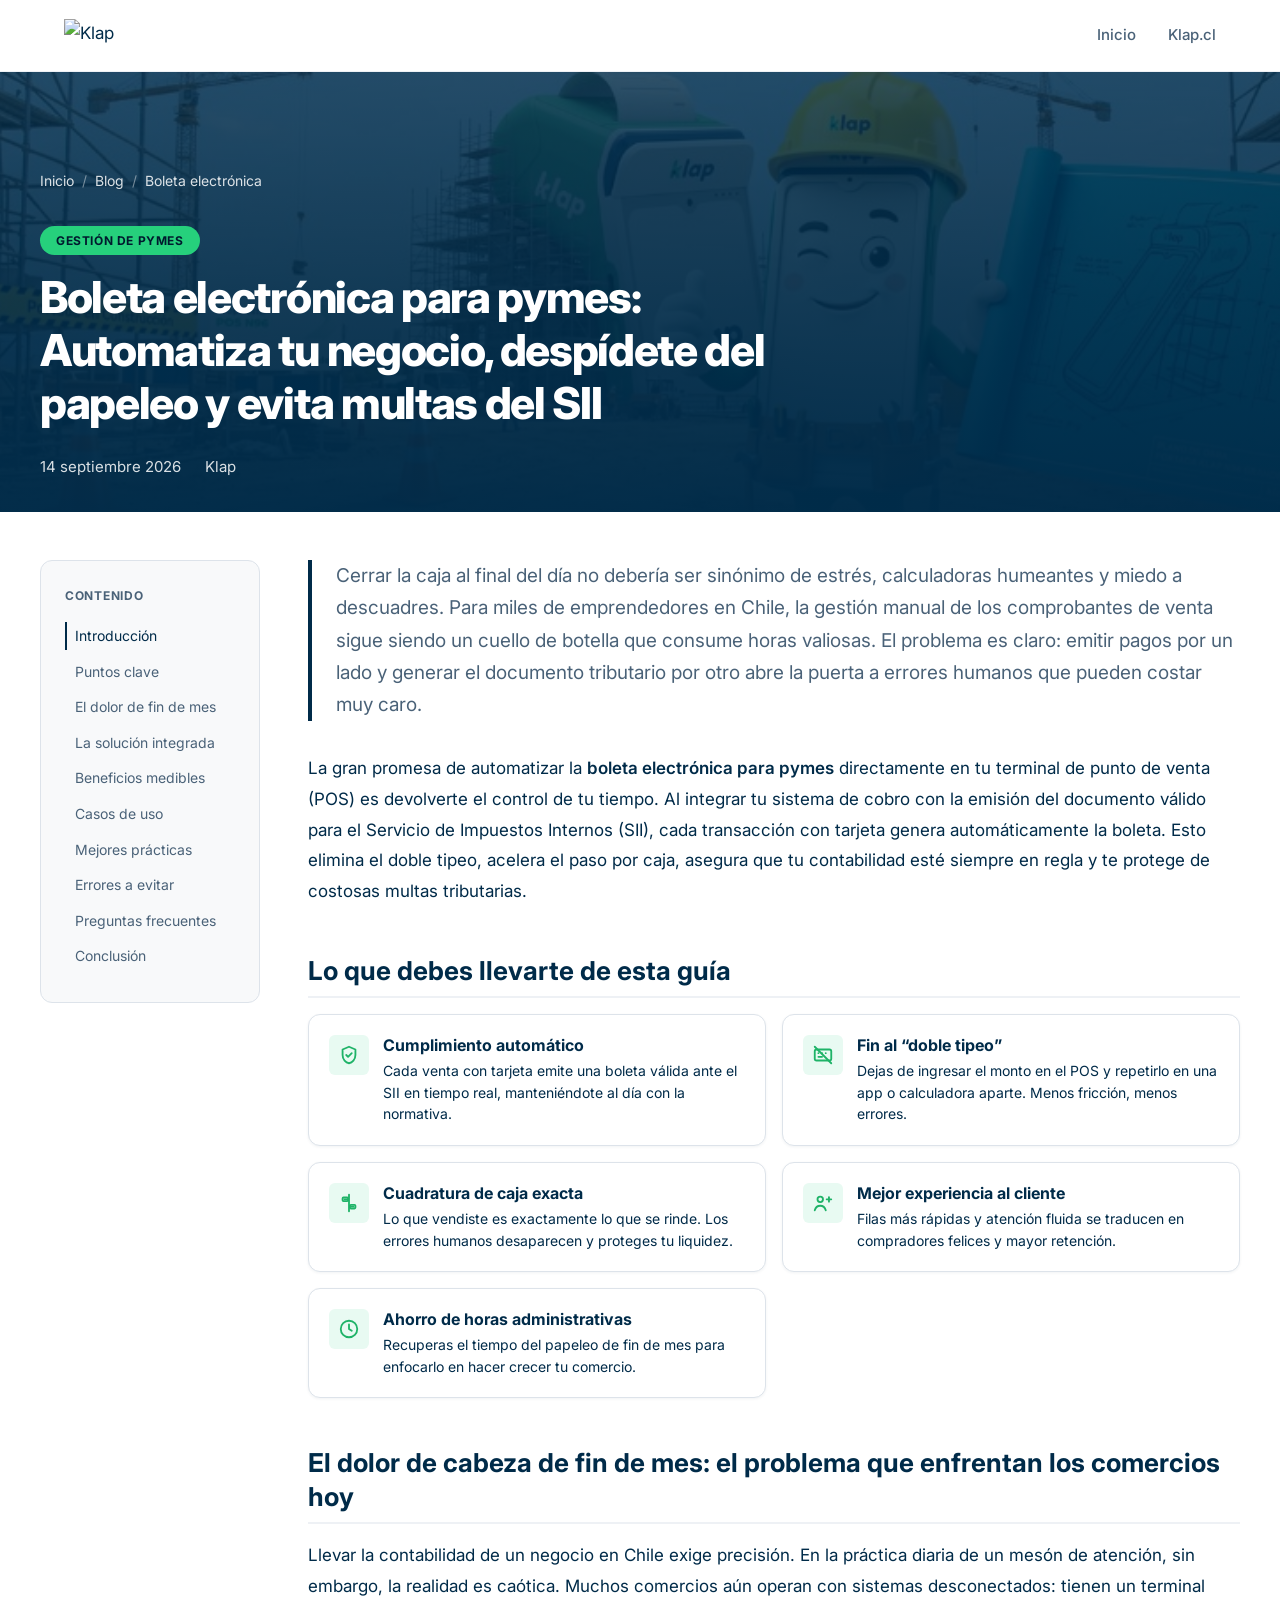
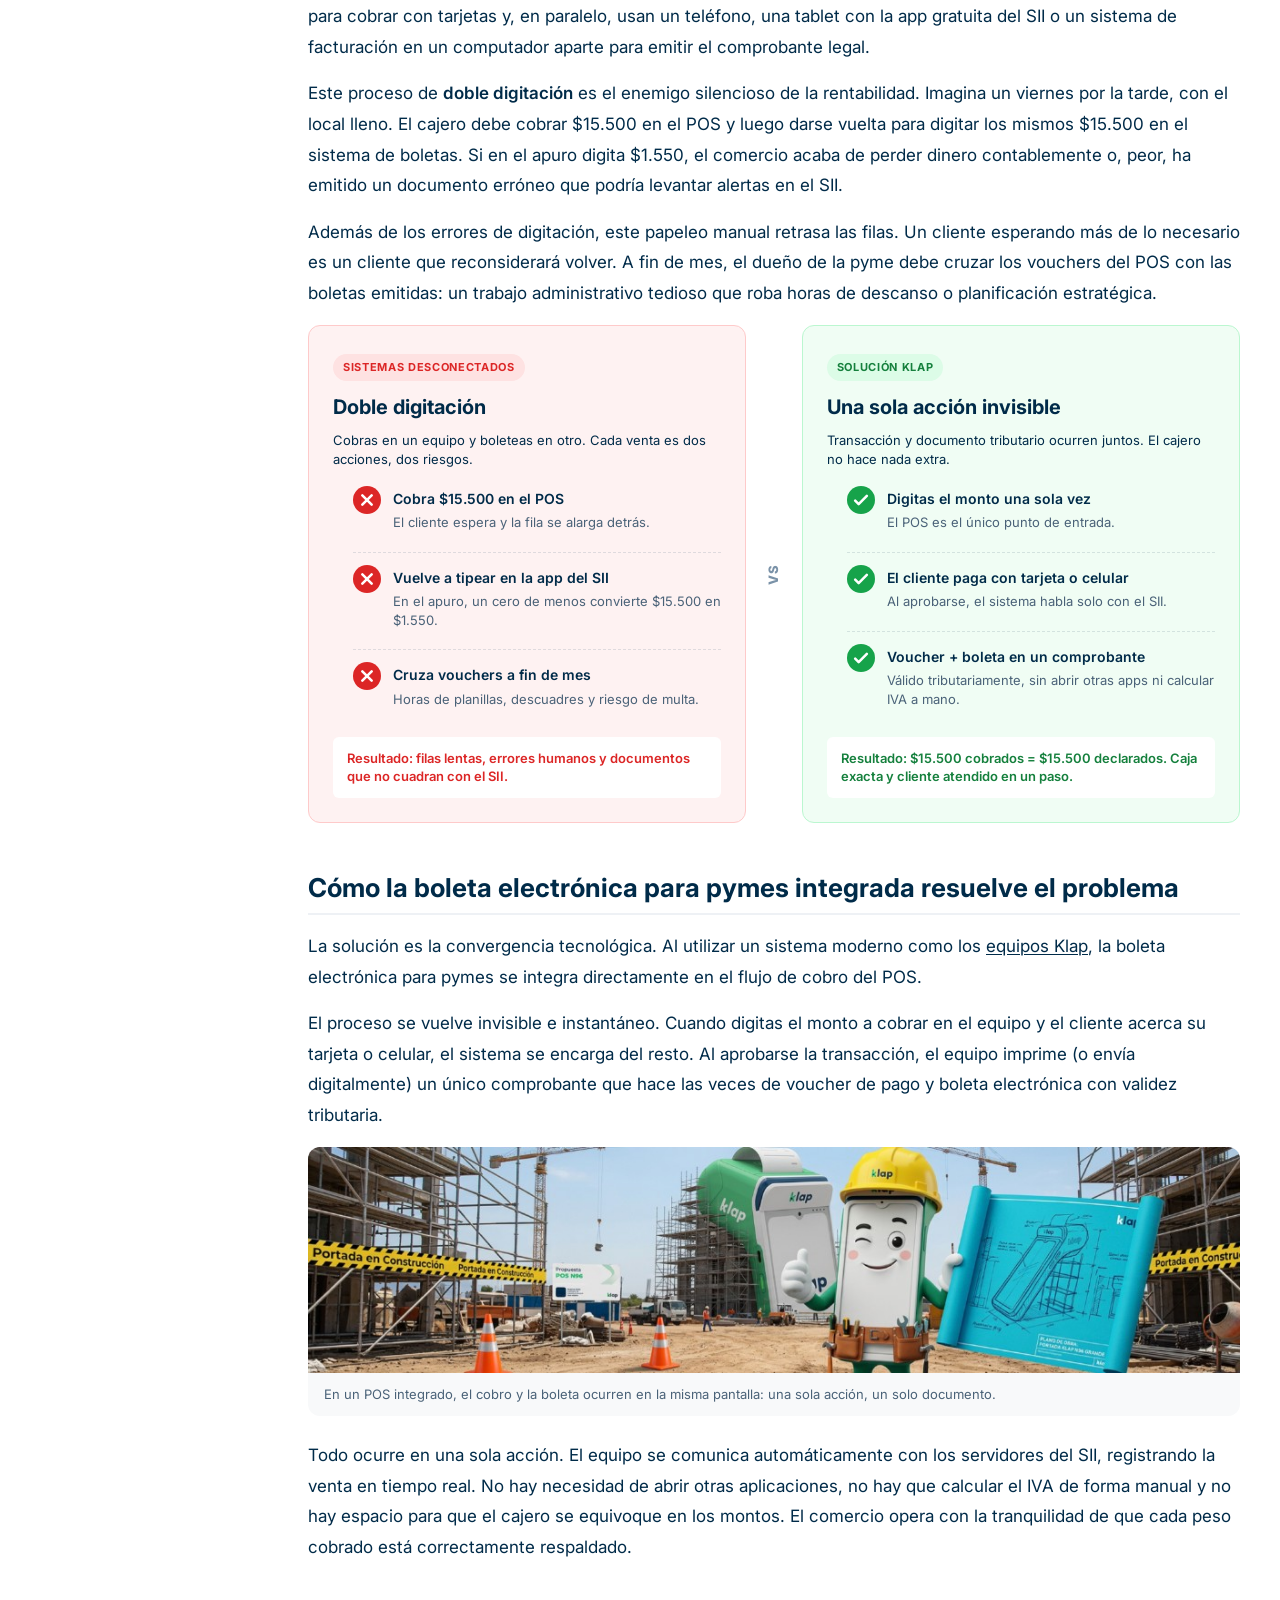
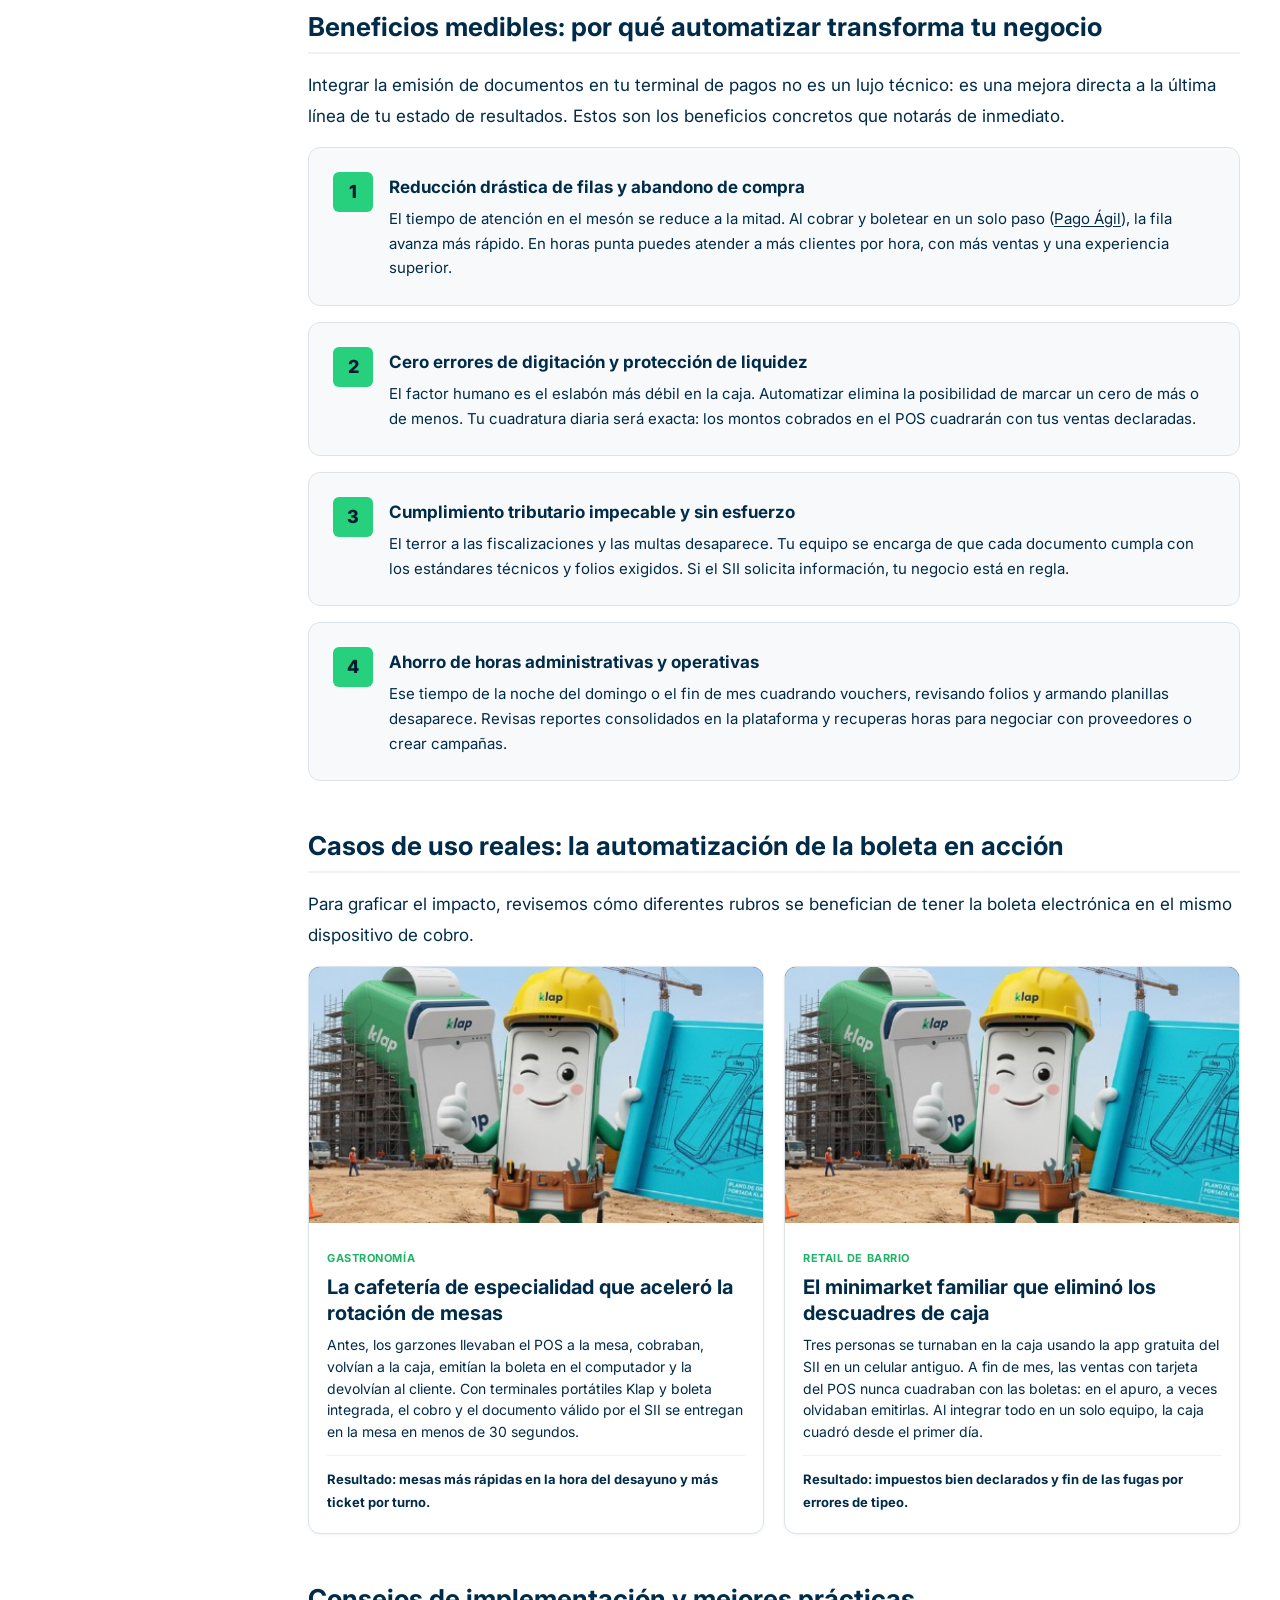
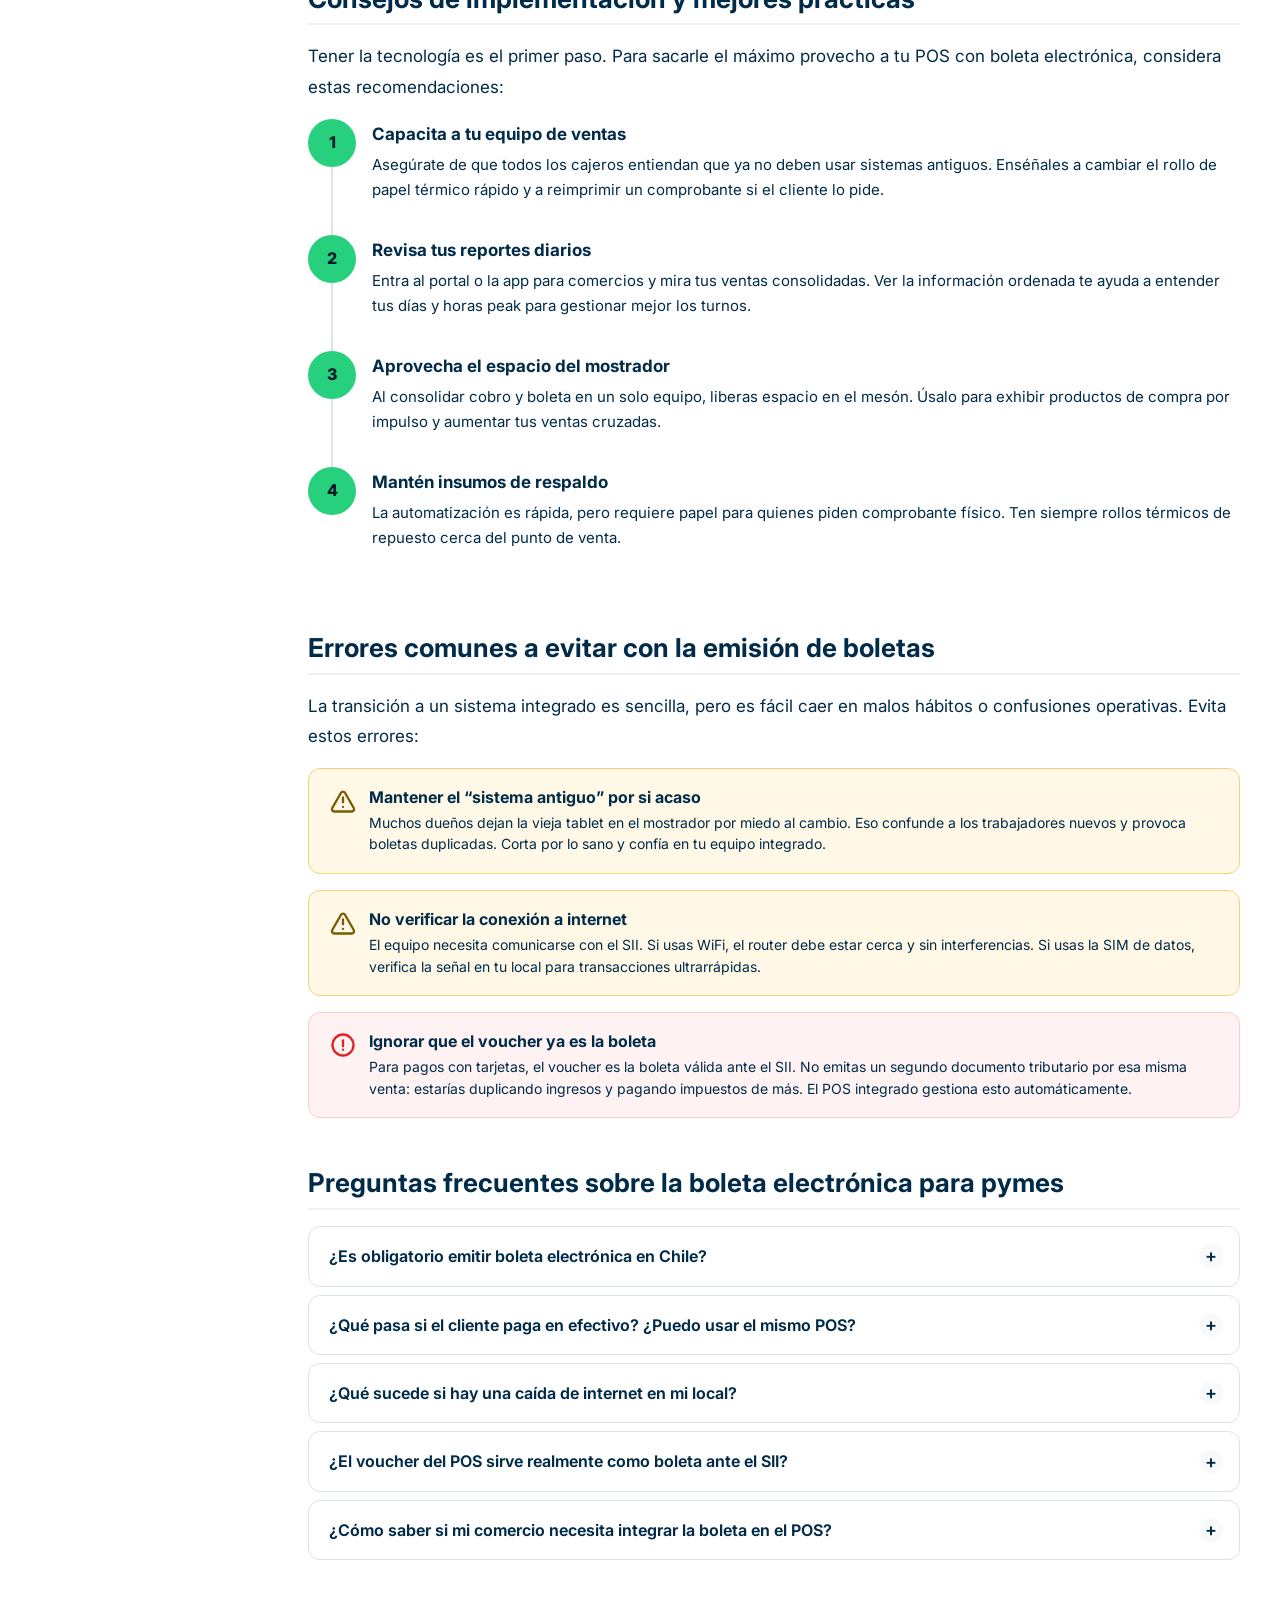
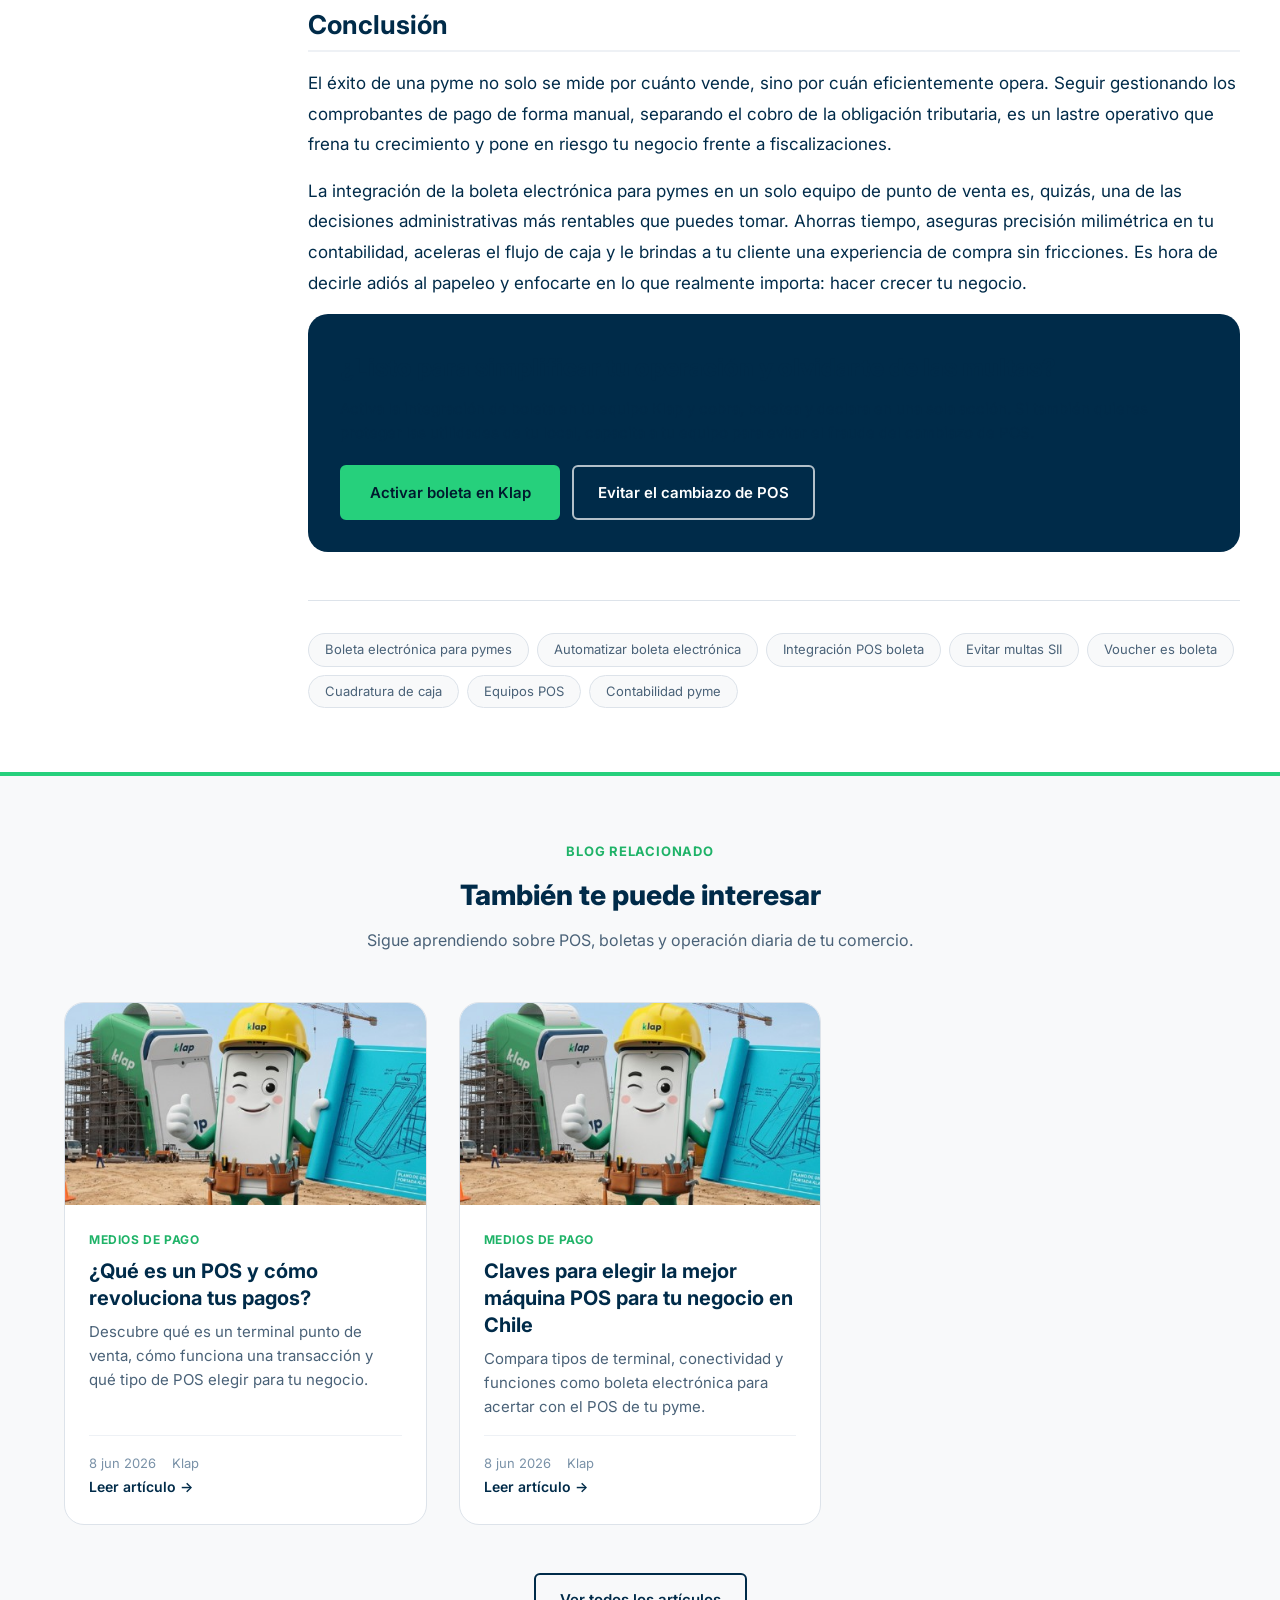
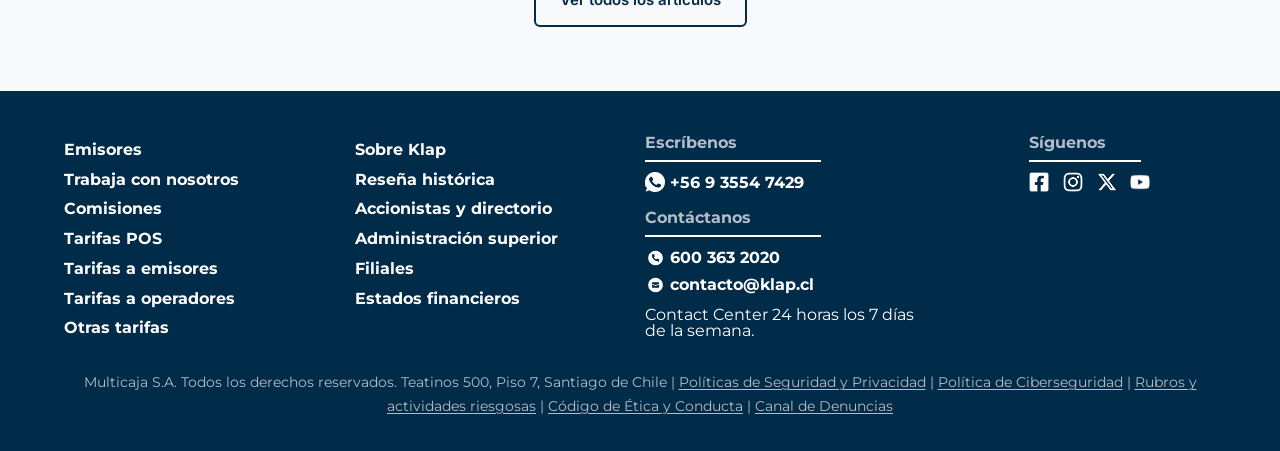
==== posts/boleta-electronica-pymes-automatizar-pos-sii.html @ 12fed15e "Actualizar versiones de archivos CSS a v24 y reemplazar íconos SVG en el footer por imágenes para me" ====
<!DOCTYPE html>
<html lang="es-CL">
<head>
  <meta charset="UTF-8">
  <meta name="viewport" content="width=device-width, initial-scale=1.0, viewport-fit=cover">
  <title>Boleta electrónica para pymes: Automatiza tu POS y evita multas | Blog Klap</title>
  <meta name="description" content="Descubre cómo integrar la boleta electrónica para pymes en tu POS. Ahorra horas de gestión, elimina errores de tipeo y cumple con el SII automáticamente.">
  <meta name="keywords" content="Boleta electrónica para pymes, automatizar boleta electrónica, integración POS boleta, evitar multas SII pymes, voucher es boleta, cuadratura de caja automática, terminal punto de venta chile, Klap">
  <meta name="robots" content="index, follow">
  <link rel="canonical" href="https://www.klap.cl/blog-klap/-/blogs/boleta-electronica-pymes-automatizar-pos-sii">

  <meta property="og:type" content="article">
  <meta property="og:title" content="Boleta electrónica para pymes: Automatiza tu POS y evita multas">
  <meta property="og:description" content="Descubre cómo integrar la boleta electrónica para pymes en tu POS. Ahorra horas de gestión, elimina errores de tipeo y cumple con el SII automáticamente.">
  <meta property="og:url" content="https://www.klap.cl/blog-klap/-/blogs/boleta-electronica-pymes-automatizar-pos-sii">
  <meta property="og:image" content="assets/images/brand/portada-placeholder.jpg">
  <meta property="og:locale" content="es_CL">
  <meta property="article:published_time" content="2026-09-14">
  <meta property="article:author" content="Klap">

  <meta name="twitter:card" content="summary_large_image">
  <meta name="twitter:title" content="Boleta electrónica para pymes: Automatiza tu POS y evita multas">
  <meta name="twitter:description" content="Integra la boleta electrónica en tu POS, elimina el doble tipeo y cumple con el SII en cada venta.">
  <meta name="twitter:image" content="assets/images/brand/portada-placeholder.jpg">

  <link rel="preconnect" href="https://fonts.googleapis.com">
  <link rel="preconnect" href="https://fonts.gstatic.com" crossorigin>
  <link href="https://fonts.googleapis.com/css2?family=Inter:wght@400;500;600;700;800&family=Montserrat:wght@400;500;600;700&display=swap" rel="stylesheet">
  <link rel="stylesheet" href="../css/base.css?v=24">
  <link rel="stylesheet" href="../css/mobile.css?v=24">
  <link rel="stylesheet" href="../css/desktop.css?v=24">

  <script type="application/ld+json">
  {
    "@context": "https://schema.org",
    "@type": "Article",
    "headline": "Boleta electrónica para pymes: Automatiza tu negocio, despídete del papeleo y evita multas del SII",
    "description": "Descubre cómo integrar la boleta electrónica para pymes en tu POS. Ahorra horas de gestión, elimina errores de tipeo y cumple con el SII automáticamente.",
    "image": "assets/images/brand/portada-placeholder.jpg",
    "datePublished": "2026-09-14",
    "dateModified": "2026-09-14",
    "author": { "@type": "Organization", "name": "Klap", "url": "https://www.klap.cl" },
    "publisher": {
      "@type": "Organization",
      "name": "Klap",
      "url": "https://www.klap.cl"
    },
    "mainEntityOfPage": {
      "@type": "WebPage",
      "@id": "https://www.klap.cl/blog-klap/-/blogs/boleta-electronica-pymes-automatizar-pos-sii"
    },
    "keywords": "Boleta electrónica para pymes, automatizar boleta electrónica, integración POS boleta, evitar multas SII pymes, voucher es boleta, cuadratura de caja automática"
  }
  </script>
  <script type="application/ld+json">
  {
    "@context": "https://schema.org",
    "@type": "FAQPage",
    "mainEntity": [
      {
        "@type": "Question",
        "name": "¿Es obligatorio emitir boleta electrónica en Chile?",
        "acceptedAnswer": {
          "@type": "Answer",
          "text": "Sí. El Servicio de Impuestos Internos (SII) estableció la obligatoriedad de la boleta electrónica para todos los contribuyentes que emitan este tipo de documentos. Usar un sistema físico de talonarios ya no es válido para la gran mayoría de los comercios."
        }
      },
      {
        "@type": "Question",
        "name": "¿Qué pasa si el cliente paga en efectivo? ¿Puedo usar el mismo POS?",
        "acceptedAnswer": {
          "@type": "Answer",
          "text": "Sí. Los equipos modernos te permiten seleccionar el método de pago. Si el cliente paga en efectivo, ingresas el monto, seleccionas Efectivo y el equipo emitirá la boleta electrónica correspondiente para cumplir con el SII sin procesar un cobro con tarjeta."
        }
      },
      {
        "@type": "Question",
        "name": "¿Qué sucede si hay una caída de internet en mi local?",
        "acceptedAnswer": {
          "@type": "Answer",
          "text": "Los terminales POS de última generación suelen venir equipados con una tarjeta SIM de datos móviles multiplataforma, además de la conexión WiFi. Si se cae el internet de tu local, el equipo seguirá operando a través de la red celular, asegurando que nunca dejes de vender ni de emitir boletas."
        }
      },
      {
        "@type": "Question",
        "name": "¿El voucher del POS sirve realmente como boleta ante el SII?",
        "acceptedAnswer": {
          "@type": "Answer",
          "text": "Sí. La normativa del SII establece que el comprobante de pago electrónico (el voucher que emite el equipo Transbank, Klap, etc.) tiene absoluta validez como boleta de ventas y servicios electrónicos para pagos con tarjetas."
        }
      },
      {
        "@type": "Question",
        "name": "¿Cómo saber si mi comercio necesita integrar la boleta en el POS?",
        "acceptedAnswer": {
          "@type": "Answer",
          "text": "Si actualmente tardas más de un par de minutos en atender a un cliente en caja, si sufres descuadres al final del día al revisar tus vouchers versus tus ventas declaradas, o si pierdes tiempo valioso administrando la contabilidad manual, necesitas integrar tu sistema."
        }
      }
    ]
  }
  </script>
</head>
<body>

  <div class="reading-progress" role="progressbar" aria-label="Progreso de lectura" aria-valuemin="0" aria-valuemax="100" aria-valuenow="0">
    <div class="reading-progress__bar"></div>
  </div>

  <header class="site-header" role="banner">
    <div class="container site-header__inner">
      <a href="../index.html" class="site-logo" aria-label="Klap — Inicio del blog">
        <img
          src="https://www.klap.cl/image/layout_set_logo?img_id=293212&t=1779856204840"
          alt="Klap"
          class="site-logo__img"
          width="110"
          height="34"
        >
      </a>
      <button type="button" class="nav-toggle" aria-label="Abrir menú" aria-expanded="false" aria-controls="site-nav">
        <span></span><span></span><span></span>
      </button>
      <nav class="site-nav" id="site-nav" aria-label="Navegación principal">
        <a href="../index.html">Inicio</a>
        <a href="https://www.klap.cl" target="_blank" rel="noopener">Klap.cl</a>
      </nav>
    </div>
  </header>

  <article itemscope itemtype="https://schema.org/Article">
    <header class="article-hero">
      <div class="article-hero__image" aria-hidden="true">
        <img
          class="placeholder-cover"
          src="../assets/images/brand/portada-placeholder.jpg"
          alt=""
          width="1024"
          height="249"
        >
      </div>
      <div class="container article-hero__overlay">
        <nav class="breadcrumb" aria-label="Ruta de navegación">
          <a href="../index.html">Inicio</a>
          <span class="breadcrumb__sep" aria-hidden="true">/</span>
          <a href="../index.html">Blog</a>
          <span class="breadcrumb__sep" aria-hidden="true">/</span>
          <span aria-current="page">Boleta electrónica</span>
        </nav>
        <span class="article-hero__category">Gestión de pymes</span>
        <h1 class="article-hero__title" itemprop="headline">Boleta electrónica para pymes: Automatiza tu negocio, despídete del papeleo y evita multas del SII</h1>
        <div class="article-hero__meta">
          <time datetime="2026-09-14" itemprop="datePublished">14 septiembre 2026</time>
          <span itemprop="author" itemscope itemtype="https://schema.org/Organization">
            <span itemprop="name">Klap</span>
          </span>
        </div>
      </div>
    </header>

    <div class="article-featured-image">
      <img
        class="placeholder-cover"
        src="../assets/images/brand/portada-placeholder.jpg"
        alt="Comerciante entregando boleta electrónica para pymes integrada en voucher de pago POS Klap"
        width="1024"
        height="249"
        loading="eager"
      >
    </div>

    <div class="container article-layout">
      <aside class="toc" aria-label="Tabla de contenidos">
        <button type="button" class="toc__toggle" aria-expanded="false" aria-controls="toc-panel">
          <span>Contenido del artículo</span>
          <span class="toc__toggle-icon" aria-hidden="true">▼</span>
        </button>
        <div class="toc__panel" id="toc-panel">
        <p class="toc__title">Contenido</p>
        <ol>
          <li><a href="#introduccion">Introducción</a></li>
          <li><a href="#puntos-clave">Puntos clave</a></li>
          <li><a href="#el-problema">El dolor de fin de mes</a></li>
          <li><a href="#la-solucion">La solución integrada</a></li>
          <li><a href="#beneficios">Beneficios medibles</a></li>
          <li><a href="#casos-de-uso">Casos de uso</a></li>
          <li><a href="#implementacion">Mejores prácticas</a></li>
          <li><a href="#errores-comunes">Errores a evitar</a></li>
          <li><a href="#preguntas-frecuentes">Preguntas frecuentes</a></li>
          <li><a href="#conclusion">Conclusión</a></li>
        </ol>
        </div>
      </aside>

      <div class="prose" itemprop="articleBody">

        <section id="introduccion">
          <p class="lead">Cerrar la caja al final del día no debería ser sinónimo de estrés, calculadoras humeantes y miedo a descuadres. Para miles de emprendedores en Chile, la gestión manual de los comprobantes de venta sigue siendo un cuello de botella que consume horas valiosas. El problema es claro: emitir pagos por un lado y generar el documento tributario por otro abre la puerta a errores humanos que pueden costar muy caro.</p>

          <p>La gran promesa de automatizar la <strong>boleta electrónica para pymes</strong> directamente en tu terminal de punto de venta (POS) es devolverte el control de tu tiempo. Al integrar tu sistema de cobro con la emisión del documento válido para el Servicio de Impuestos Internos (SII), cada transacción con tarjeta genera automáticamente la boleta. Esto elimina el doble tipeo, acelera el paso por caja, asegura que tu contabilidad esté siempre en regla y te protege de costosas multas tributarias.</p>
        </section>

        <section id="puntos-clave">
          <h2>Lo que debes llevarte de esta guía</h2>
          <div class="takeaways">
            <article class="takeaway-card">
              <span class="takeaway-card__icon" aria-hidden="true">
                <svg viewBox="0 0 24 24" width="22" height="22" fill="none" stroke="currentColor" stroke-width="2" stroke-linecap="round" stroke-linejoin="round"><path d="M12 3l7 3v6c0 5-3.5 8.5-7 9-3.5-.5-7-4-7-9V6l7-3z"/><path d="M9 12l2 2 4-4"/></svg>
              </span>
              <div>
                <p class="takeaway-card__title">Cumplimiento automático</p>
                <p class="takeaway-card__text">Cada venta con tarjeta emite una boleta válida ante el SII en tiempo real, manteniéndote al día con la normativa.</p>
              </div>
            </article>
            <article class="takeaway-card">
              <span class="takeaway-card__icon" aria-hidden="true">
                <svg viewBox="0 0 24 24" width="22" height="22" fill="none" stroke="currentColor" stroke-width="2" stroke-linecap="round" stroke-linejoin="round"><rect x="3" y="6" width="18" height="12" rx="2"/><path d="M7 10h.01M11 10h.01M15 10h.01M7 14h4"/><path d="M3 3l18 18"/></svg>
              </span>
              <div>
                <p class="takeaway-card__title">Fin al “doble tipeo”</p>
                <p class="takeaway-card__text">Dejas de ingresar el monto en el POS y repetirlo en una app o calculadora aparte. Menos fricción, menos errores.</p>
              </div>
            </article>
            <article class="takeaway-card">
              <span class="takeaway-card__icon" aria-hidden="true">
                <svg viewBox="0 0 24 24" width="22" height="22" fill="none" stroke="currentColor" stroke-width="2" stroke-linecap="round" stroke-linejoin="round"><path d="M12 3v18"/><path d="M7 8h4M13 16h4"/><rect x="5" y="6" width="6" height="4" rx="1"/><rect x="13" y="14" width="6" height="4" rx="1"/></svg>
              </span>
              <div>
                <p class="takeaway-card__title">Cuadratura de caja exacta</p>
                <p class="takeaway-card__text">Lo que vendiste es exactamente lo que se rinde. Los errores humanos desaparecen y proteges tu liquidez.</p>
              </div>
            </article>
            <article class="takeaway-card">
              <span class="takeaway-card__icon" aria-hidden="true">
                <svg viewBox="0 0 24 24" width="22" height="22" fill="none" stroke="currentColor" stroke-width="2" stroke-linecap="round" stroke-linejoin="round"><circle cx="9" cy="8" r="3"/><path d="M3 20c.8-3 3.2-5 6-5s5.2 2 6 5"/><path d="M16 8h5M18.5 5.5v5"/></svg>
              </span>
              <div>
                <p class="takeaway-card__title">Mejor experiencia al cliente</p>
                <p class="takeaway-card__text">Filas más rápidas y atención fluida se traducen en compradores felices y mayor retención.</p>
              </div>
            </article>
            <article class="takeaway-card">
              <span class="takeaway-card__icon" aria-hidden="true">
                <svg viewBox="0 0 24 24" width="22" height="22" fill="none" stroke="currentColor" stroke-width="2" stroke-linecap="round" stroke-linejoin="round"><circle cx="12" cy="12" r="9"/><path d="M12 7v5l3 2"/></svg>
              </span>
              <div>
                <p class="takeaway-card__title">Ahorro de horas administrativas</p>
                <p class="takeaway-card__text">Recuperas el tiempo del papeleo de fin de mes para enfocarlo en hacer crecer tu comercio.</p>
              </div>
            </article>
          </div>
        </section>

        <section id="el-problema">
          <h2>El dolor de cabeza de fin de mes: el problema que enfrentan los comercios hoy</h2>
          <p>Llevar la contabilidad de un negocio en Chile exige precisión. En la práctica diaria de un mesón de atención, sin embargo, la realidad es caótica. Muchos comercios aún operan con sistemas desconectados: tienen un terminal para cobrar con tarjetas y, en paralelo, usan un teléfono, una tablet con la app gratuita del SII o un sistema de facturación en un computador aparte para emitir el comprobante legal.</p>

          <p>Este proceso de <strong>doble digitación</strong> es el enemigo silencioso de la rentabilidad. Imagina un viernes por la tarde, con el local lleno. El cajero debe cobrar $15.500 en el POS y luego darse vuelta para digitar los mismos $15.500 en el sistema de boletas. Si en el apuro digita $1.550, el comercio acaba de perder dinero contablemente o, peor, ha emitido un documento erróneo que podría levantar alertas en el SII.</p>

          <p>Además de los errores de digitación, este papeleo manual retrasa las filas. Un cliente esperando más de lo necesario es un cliente que reconsiderará volver. A fin de mes, el dueño de la pyme debe cruzar los vouchers del POS con las boletas emitidas: un trabajo administrativo tedioso que roba horas de descanso o planificación estratégica.</p>

          <div class="compare-flow" role="group" aria-label="Comparación entre doble digitación y boleta integrada">
            <article class="compare-flow__col compare-flow__col--bad">
              <span class="compare-flow__badge compare-flow__badge--bad">Sistemas desconectados</span>
              <h3>Doble digitación</h3>
              <p class="compare-flow__lead">Cobras en un equipo y boleteas en otro. Cada venta es dos acciones, dos riesgos.</p>
              <ol class="compare-flow__steps">
                <li>
                  <span class="compare-flow__icon" aria-hidden="true">
                    <svg viewBox="0 0 24 24" width="28" height="28"><circle cx="12" cy="12" r="12" fill="#dc2626"/><path d="M8 8l8 8M16 8l-8 8" fill="none" stroke="#fff" stroke-width="2.2" stroke-linecap="round"/></svg>
                  </span>
                  <div>
                    <strong>Cobra $15.500 en el POS</strong>
                    <span>El cliente espera y la fila se alarga detrás.</span>
                  </div>
                </li>
                <li>
                  <span class="compare-flow__icon" aria-hidden="true">
                    <svg viewBox="0 0 24 24" width="28" height="28"><circle cx="12" cy="12" r="12" fill="#dc2626"/><path d="M8 8l8 8M16 8l-8 8" fill="none" stroke="#fff" stroke-width="2.2" stroke-linecap="round"/></svg>
                  </span>
                  <div>
                    <strong>Vuelve a tipear en la app del SII</strong>
                    <span>En el apuro, un cero de menos convierte $15.500 en $1.550.</span>
                  </div>
                </li>
                <li>
                  <span class="compare-flow__icon" aria-hidden="true">
                    <svg viewBox="0 0 24 24" width="28" height="28"><circle cx="12" cy="12" r="12" fill="#dc2626"/><path d="M8 8l8 8M16 8l-8 8" fill="none" stroke="#fff" stroke-width="2.2" stroke-linecap="round"/></svg>
                  </span>
                  <div>
                    <strong>Cruza vouchers a fin de mes</strong>
                    <span>Horas de planillas, descuadres y riesgo de multa.</span>
                  </div>
                </li>
              </ol>
              <p class="compare-flow__result">Resultado: filas lentas, errores humanos y documentos que no cuadran con el SII.</p>
            </article>

            <div class="compare-flow__vs" aria-hidden="true">vs</div>

            <article class="compare-flow__col compare-flow__col--good">
              <span class="compare-flow__badge compare-flow__badge--good">Solución Klap</span>
              <h3>Una sola acción invisible</h3>
              <p class="compare-flow__lead">Transacción y documento tributario ocurren juntos. El cajero no hace nada extra.</p>
              <ol class="compare-flow__steps">
                <li>
                  <span class="compare-flow__icon" aria-hidden="true">
                    <svg viewBox="0 0 24 24" width="28" height="28"><circle cx="12" cy="12" r="12" fill="#16a34a"/><path d="M7 12.5l3 3 7-7" fill="none" stroke="#fff" stroke-width="2.2" stroke-linecap="round" stroke-linejoin="round"/></svg>
                  </span>
                  <div>
                    <strong>Digitas el monto una sola vez</strong>
                    <span>El POS es el único punto de entrada.</span>
                  </div>
                </li>
                <li>
                  <span class="compare-flow__icon" aria-hidden="true">
                    <svg viewBox="0 0 24 24" width="28" height="28"><circle cx="12" cy="12" r="12" fill="#16a34a"/><path d="M7 12.5l3 3 7-7" fill="none" stroke="#fff" stroke-width="2.2" stroke-linecap="round" stroke-linejoin="round"/></svg>
                  </span>
                  <div>
                    <strong>El cliente paga con tarjeta o celular</strong>
                    <span>Al aprobarse, el sistema habla solo con el SII.</span>
                  </div>
                </li>
                <li>
                  <span class="compare-flow__icon" aria-hidden="true">
                    <svg viewBox="0 0 24 24" width="28" height="28"><circle cx="12" cy="12" r="12" fill="#16a34a"/><path d="M7 12.5l3 3 7-7" fill="none" stroke="#fff" stroke-width="2.2" stroke-linecap="round" stroke-linejoin="round"/></svg>
                  </span>
                  <div>
                    <strong>Voucher + boleta en un comprobante</strong>
                    <span>Válido tributariamente, sin abrir otras apps ni calcular IVA a mano.</span>
                  </div>
                </li>
              </ol>
              <p class="compare-flow__result">Resultado: $15.500 cobrados = $15.500 declarados. Caja exacta y cliente atendido en un paso.</p>
            </article>
          </div>
        </section>

        <section id="la-solucion">
          <h2>Cómo la boleta electrónica para pymes integrada resuelve el problema</h2>
          <p>La solución es la convergencia tecnológica. Al utilizar un sistema moderno como los <a href="https://www.klap.cl" target="_blank" rel="noopener">equipos Klap</a>, la boleta electrónica para pymes se integra directamente en el flujo de cobro del POS.</p>

          <p>El proceso se vuelve invisible e instantáneo. Cuando digitas el monto a cobrar en el equipo y el cliente acerca su tarjeta o celular, el sistema se encarga del resto. Al aprobarse la transacción, el equipo imprime (o envía digitalmente) un único comprobante que hace las veces de voucher de pago y boleta electrónica con validez tributaria.</p>

          <figure class="prose-figure">
            <img
              class="placeholder-cover"
              src="../assets/images/brand/portada-placeholder.jpg"
              alt="Pantalla de terminal POS Klap con sistema de emisión de boleta electrónica automática"
              width="1024"
              height="249"
              loading="lazy"
            >
            <figcaption>En un POS integrado, el cobro y la boleta ocurren en la misma pantalla: una sola acción, un solo documento.</figcaption>
          </figure>

          <p>Todo ocurre en una sola acción. El equipo se comunica automáticamente con los servidores del SII, registrando la venta en tiempo real. No hay necesidad de abrir otras aplicaciones, no hay que calcular el IVA de forma manual y no hay espacio para que el cajero se equivoque en los montos. El comercio opera con la tranquilidad de que cada peso cobrado está correctamente respaldado.</p>
        </section>

        <section id="beneficios">
          <h2>Beneficios medibles: por qué automatizar transforma tu negocio</h2>
          <p>Integrar la emisión de documentos en tu terminal de pagos no es un lujo técnico: es una mejora directa a la última línea de tu estado de resultados. Estos son los beneficios concretos que notarás de inmediato.</p>

          <div class="reason-cards">
            <div class="reason-card">
              <span class="reason-card__number" aria-hidden="true">1</span>
              <div>
                <p class="reason-card__title">Reducción drástica de filas y abandono de compra</p>
                <p class="reason-card__text">El tiempo de atención en el mesón se reduce a la mitad. Al cobrar y boletear en un solo paso (<a href="que-es-un-pos.html">Pago Ágil</a>), la fila avanza más rápido. En horas punta puedes atender a más clientes por hora, con más ventas y una experiencia superior.</p>
              </div>
            </div>
            <div class="reason-card">
              <span class="reason-card__number" aria-hidden="true">2</span>
              <div>
                <p class="reason-card__title">Cero errores de digitación y protección de liquidez</p>
                <p class="reason-card__text">El factor humano es el eslabón más débil en la caja. Automatizar elimina la posibilidad de marcar un cero de más o de menos. Tu cuadratura diaria será exacta: los montos cobrados en el POS cuadrarán con tus ventas declaradas.</p>
              </div>
            </div>
            <div class="reason-card">
              <span class="reason-card__number" aria-hidden="true">3</span>
              <div>
                <p class="reason-card__title">Cumplimiento tributario impecable y sin esfuerzo</p>
                <p class="reason-card__text">El terror a las fiscalizaciones y las multas desaparece. Tu equipo se encarga de que cada documento cumpla con los estándares técnicos y folios exigidos. Si el SII solicita información, tu negocio está en regla.</p>
              </div>
            </div>
            <div class="reason-card">
              <span class="reason-card__number" aria-hidden="true">4</span>
              <div>
                <p class="reason-card__title">Ahorro de horas administrativas y operativas</p>
                <p class="reason-card__text">Ese tiempo de la noche del domingo o el fin de mes cuadrando vouchers, revisando folios y armando planillas desaparece. Revisas reportes consolidados en la plataforma y recuperas horas para negociar con proveedores o crear campañas.</p>
              </div>
            </div>
          </div>
        </section>

        <section id="casos-de-uso">
          <h2>Casos de uso reales: la automatización de la boleta en acción</h2>
          <p>Para graficar el impacto, revisemos cómo diferentes rubros se benefician de tener la boleta electrónica en el mismo dispositivo de cobro.</p>

          <div class="case-cards">
            <article class="case-card">
              <div class="case-card__media">
                <img
                  class="placeholder-cover"
                  src="../assets/images/brand/portada-placeholder.jpg"
                  alt="Comerciante entregando boleta electrónica para pymes integrada en voucher de pago POS Klap"
                  width="1024"
                  height="249"
                  loading="lazy"
                >
              </div>
              <div class="case-card__body">
                <span class="case-card__label">Gastronomía</span>
                <h3 class="case-card__title">La cafetería de especialidad que aceleró la rotación de mesas</h3>
                <p class="case-card__text">Antes, los garzones llevaban el POS a la mesa, cobraban, volvían a la caja, emitían la boleta en el computador y la devolvían al cliente. Con terminales portátiles Klap y boleta integrada, el cobro y el documento válido por el SII se entregan en la mesa en menos de 30 segundos.</p>
                <p class="case-card__result">Resultado: mesas más rápidas en la hora del desayuno y más ticket por turno.</p>
              </div>
            </article>
            <article class="case-card">
              <div class="case-card__media">
                <img
                  class="placeholder-cover"
                  src="../assets/images/brand/portada-placeholder.jpg"
                  alt="Dueño de pyme revisando el portal de ventas con cuadratura de caja automática gracias a la boleta electrónica"
                  width="1024"
                  height="249"
                  loading="lazy"
                >
              </div>
              <div class="case-card__body">
                <span class="case-card__label">Retail de barrio</span>
                <h3 class="case-card__title">El minimarket familiar que eliminó los descuadres de caja</h3>
                <p class="case-card__text">Tres personas se turnaban en la caja usando la app gratuita del SII en un celular antiguo. A fin de mes, las ventas con tarjeta del POS nunca cuadraban con las boletas: en el apuro, a veces olvidaban emitirlas. Al integrar todo en un solo equipo, la caja cuadró desde el primer día.</p>
                <p class="case-card__result">Resultado: impuestos bien declarados y fin de las fugas por errores de tipeo.</p>
              </div>
            </article>
          </div>
        </section>

        <section id="implementacion">
          <h2>Consejos de implementación y mejores prácticas</h2>
          <p>Tener la tecnología es el primer paso. Para sacarle el máximo provecho a tu POS con boleta electrónica, considera estas recomendaciones:</p>

          <div class="steps">
            <div class="step">
              <span class="step__marker" aria-hidden="true">1</span>
              <div>
                <p class="step__title">Capacita a tu equipo de ventas</p>
                <p class="step__text">Asegúrate de que todos los cajeros entiendan que ya no deben usar sistemas antiguos. Enséñales a cambiar el rollo de papel térmico rápido y a reimprimir un comprobante si el cliente lo pide.</p>
              </div>
            </div>
            <div class="step">
              <span class="step__marker" aria-hidden="true">2</span>
              <div>
                <p class="step__title">Revisa tus reportes diarios</p>
                <p class="step__text">Entra al portal o la app para comercios y mira tus ventas consolidadas. Ver la información ordenada te ayuda a entender tus días y horas peak para gestionar mejor los turnos.</p>
              </div>
            </div>
            <div class="step">
              <span class="step__marker" aria-hidden="true">3</span>
              <div>
                <p class="step__title">Aprovecha el espacio del mostrador</p>
                <p class="step__text">Al consolidar cobro y boleta en un solo equipo, liberas espacio en el mesón. Úsalo para exhibir productos de compra por impulso y aumentar tus ventas cruzadas.</p>
              </div>
            </div>
            <div class="step">
              <span class="step__marker" aria-hidden="true">4</span>
              <div>
                <p class="step__title">Mantén insumos de respaldo</p>
                <p class="step__text">La automatización es rápida, pero requiere papel para quienes piden comprobante físico. Ten siempre rollos térmicos de repuesto cerca del punto de venta.</p>
              </div>
            </div>
          </div>
        </section>

        <section id="errores-comunes">
          <h2>Errores comunes a evitar con la emisión de boletas</h2>
          <p>La transición a un sistema integrado es sencilla, pero es fácil caer en malos hábitos o confusiones operativas. Evita estos errores:</p>

          <div class="alert alert--warning" role="note">
            <span class="alert__icon" aria-hidden="true">
              <svg viewBox="0 0 24 24" width="28" height="28" fill="none" stroke="currentColor" stroke-width="2" stroke-linecap="round" stroke-linejoin="round"><path d="M12 9v4M12 17h.01"/><path d="M10.3 4.9L2.8 18a2 2 0 001.7 3h15a2 2 0 001.7-3L13.7 4.9a2 2 0 00-3.4 0z"/></svg>
            </span>
            <div>
              <p class="alert__title">Mantener el “sistema antiguo” por si acaso</p>
              <p class="alert__text">Muchos dueños dejan la vieja tablet en el mostrador por miedo al cambio. Eso confunde a los trabajadores nuevos y provoca boletas duplicadas. Corta por lo sano y confía en tu equipo integrado.</p>
            </div>
          </div>

          <div class="alert alert--warning" role="note">
            <span class="alert__icon" aria-hidden="true">
              <svg viewBox="0 0 24 24" width="28" height="28" fill="none" stroke="currentColor" stroke-width="2" stroke-linecap="round" stroke-linejoin="round"><path d="M12 9v4M12 17h.01"/><path d="M10.3 4.9L2.8 18a2 2 0 001.7 3h15a2 2 0 001.7-3L13.7 4.9a2 2 0 00-3.4 0z"/></svg>
            </span>
            <div>
              <p class="alert__title">No verificar la conexión a internet</p>
              <p class="alert__text">El equipo necesita comunicarse con el SII. Si usas WiFi, el router debe estar cerca y sin interferencias. Si usas la SIM de datos, verifica la señal en tu local para transacciones ultrarrápidas.</p>
            </div>
          </div>

          <div class="alert alert--danger" role="note">
            <span class="alert__icon" aria-hidden="true">
              <svg viewBox="0 0 24 24" width="28" height="28" fill="none" stroke="currentColor" stroke-width="2" stroke-linecap="round" stroke-linejoin="round"><circle cx="12" cy="12" r="9"/><path d="M12 8v5M12 16h.01"/></svg>
            </span>
            <div>
              <p class="alert__title">Ignorar que el voucher ya es la boleta</p>
              <p class="alert__text">Para pagos con tarjetas, el voucher es la boleta válida ante el SII. No emitas un segundo documento tributario por esa misma venta: estarías duplicando ingresos y pagando impuestos de más. El POS integrado gestiona esto automáticamente.</p>
            </div>
          </div>
        </section>

        <section id="preguntas-frecuentes">
          <h2>Preguntas frecuentes sobre la boleta electrónica para pymes</h2>
          <div class="faq">
            <details class="faq-item">
              <summary>¿Es obligatorio emitir boleta electrónica en Chile?</summary>
              <div class="faq-item__answer">
                <p>Sí. El Servicio de Impuestos Internos (SII) estableció la obligatoriedad de la boleta electrónica para todos los contribuyentes que emitan este tipo de documentos. Usar un sistema físico de talonarios ya no es válido para la gran mayoría de los comercios.</p>
              </div>
            </details>
            <details class="faq-item">
              <summary>¿Qué pasa si el cliente paga en efectivo? ¿Puedo usar el mismo POS?</summary>
              <div class="faq-item__answer">
                <p>Sí, absolutamente. Los equipos modernos te permiten seleccionar el método de pago. Si el cliente paga en efectivo, ingresas el monto, seleccionas “Efectivo” y el equipo emitirá la boleta electrónica correspondiente para cumplir con el SII sin procesar un cobro con tarjeta.</p>
              </div>
            </details>
            <details class="faq-item">
              <summary>¿Qué sucede si hay una caída de internet en mi local?</summary>
              <div class="faq-item__answer">
                <p>Los terminales POS de última generación suelen venir equipados con una tarjeta SIM de datos móviles multiplataforma, además de la conexión WiFi. Si se cae el internet de tu local, el equipo seguirá operando a través de la red celular, asegurando que nunca dejes de vender ni de emitir boletas.</p>
              </div>
            </details>
            <details class="faq-item">
              <summary>¿El voucher del POS sirve realmente como boleta ante el SII?</summary>
              <div class="faq-item__answer">
                <p>Sí. La normativa del SII establece que el comprobante de pago electrónico (el voucher que emite el equipo Transbank, Klap, etc.) tiene absoluta validez como boleta de ventas y servicios electrónicos para pagos con tarjetas.</p>
              </div>
            </details>
            <details class="faq-item">
              <summary>¿Cómo saber si mi comercio necesita integrar la boleta en el POS?</summary>
              <div class="faq-item__answer">
                <p>Si actualmente tardas más de un par de minutos en atender a un cliente en caja, si sufres descuadres al final del día al revisar tus vouchers versus tus ventas declaradas, o si pierdes tiempo valioso administrando la contabilidad manual, necesitas urgentemente integrar tu sistema.</p>
              </div>
            </details>
          </div>
        </section>

        <section id="conclusion">
          <h2>Conclusión</h2>
          <p>El éxito de una pyme no solo se mide por cuánto vende, sino por cuán eficientemente opera. Seguir gestionando los comprobantes de pago de forma manual, separando el cobro de la obligación tributaria, es un lastre operativo que frena tu crecimiento y pone en riesgo tu negocio frente a fiscalizaciones.</p>

          <p>La integración de la boleta electrónica para pymes en un solo equipo de punto de venta es, quizás, una de las decisiones administrativas más rentables que puedes tomar. Ahorras tiempo, aseguras precisión milimétrica en tu contabilidad, aceleras el flujo de caja y le brindas a tu cliente una experiencia de compra sin fricciones. Es hora de decirle adiós al papeleo y enfocarte en lo que realmente importa: hacer crecer tu negocio.</p>

          <div class="article-cta">
            <p class="article-cta__title">¿Listo para simplificar tu operación y olvidarte de las multas?</p>
            <p class="article-cta__text">Activa la integración de boleta en tu equipo Klap y cobra, boletea y declara en una sola acción. Si también quieres proteger las utilidades de tu local, capacita a tu equipo para evitar el fraude del cambiazo de POS.</p>
            <div class="article-cta__actions">
              <a class="btn btn--solid" href="https://www.klap.cl" target="_blank" rel="noopener">Activar boleta en Klap</a>
              <a class="btn btn--ghost" href="evitar-fraude-cambiazo-pos-pymes.html">Evitar el cambiazo de POS</a>
            </div>
          </div>
        </section>

        <div class="tags" aria-label="Palabras clave">
          <span class="tag">Boleta electrónica para pymes</span>
          <span class="tag">Automatizar boleta electrónica</span>
          <span class="tag">Integración POS boleta</span>
          <span class="tag">Evitar multas SII</span>
          <span class="tag">Voucher es boleta</span>
          <span class="tag">Cuadratura de caja</span>
          <span class="tag">Equipos POS</span>
          <span class="tag">Contabilidad pyme</span>
        </div>
      </div>
    </div>
  </article>

  <section class="related-posts" aria-labelledby="related-title">
    <div class="container">
      <header class="related-posts__header">
        <p class="related-posts__label">Blog relacionado</p>
        <h2 id="related-title" class="related-posts__title">También te puede interesar</h2>
        <p class="related-posts__subtitle">Sigue aprendiendo sobre POS, boletas y operación diaria de tu comercio.</p>
      </header>

      <div class="posts-grid related-posts__grid">
        <article class="post-card">
          <div class="post-card__image">
            <a href="que-es-un-pos.html" tabindex="-1" aria-hidden="true">
              <img class="placeholder-cover" src="../assets/images/brand/portada-placeholder.jpg" alt="Qué es un POS y cómo revoluciona tus pagos" width="1024" height="249" loading="lazy">
            </a>
          </div>
          <div class="post-card__body">
            <span class="post-card__category">Medios de pago</span>
            <h3 class="post-card__title"><a href="que-es-un-pos.html">¿Qué es un POS y cómo revoluciona tus pagos?</a></h3>
            <p class="post-card__excerpt">Descubre qué es un terminal punto de venta, cómo funciona una transacción y qué tipo de POS elegir para tu negocio.</p>
            <div class="post-card__meta"><time datetime="2026-06-08">8 jun 2026</time><span>Klap</span></div>
            <a href="que-es-un-pos.html" class="post-card__read-more">Leer artículo →</a>
          </div>
        </article>

        <article class="post-card">
          <div class="post-card__image">
            <a href="elegir-mejor-maquina-pos.html" tabindex="-1" aria-hidden="true">
              <img class="placeholder-cover" src="../assets/images/brand/portada-placeholder.jpg" alt="Claves para elegir la mejor máquina POS" width="1024" height="249" loading="lazy">
            </a>
          </div>
          <div class="post-card__body">
            <span class="post-card__category">Medios de pago</span>
            <h3 class="post-card__title"><a href="elegir-mejor-maquina-pos.html">Claves para elegir la mejor máquina POS para tu negocio en Chile</a></h3>
            <p class="post-card__excerpt">Compara tipos de terminal, conectividad y funciones como boleta electrónica para acertar con el POS de tu pyme.</p>
            <div class="post-card__meta"><time datetime="2026-06-08">8 jun 2026</time><span>Klap</span></div>
            <a href="elegir-mejor-maquina-pos.html" class="post-card__read-more">Leer artículo →</a>
          </div>
        </article>
      </div>

      <div class="related-posts__footer">
        <a href="../index.html" class="btn btn--outline">Ver todos los artículos</a>
      </div>
    </div>
  </section>

  <footer class="site-footer" role="contentinfo">
    <div class="container">
      <div class="site-footer__grid">
        <nav class="site-footer__col" aria-label="Emisores y tarifas">
          <ul class="site-footer__list">
            <li><a href="https://www.klap.cl/emisores" target="_blank" rel="noopener">Emisores</a></li>
            <li><a href="https://www.klap.cl/trabaja-con-nosotros1" target="_blank" rel="noopener">Trabaja con nosotros</a></li>
            <li><a href="https://www.klap.cl/comisiones" target="_blank" rel="noopener">Comisiones</a></li>
            <li><a href="https://www.klap.cl/tarifas-pos" target="_blank" rel="noopener">Tarifas POS</a></li>
            <li><a href="https://www.klap.cl/tarifas-a-emisores" target="_blank" rel="noopener">Tarifas a emisores</a></li>
            <li><a href="https://www.klap.cl/tarifas-a-operadores" target="_blank" rel="noopener">Tarifas a operadores</a></li>
            <li><a href="https://www.klap.cl/otras-tarifas" target="_blank" rel="noopener">Otras tarifas</a></li>
          </ul>
        </nav>

        <nav class="site-footer__col" aria-label="Sobre Klap">
          <ul class="site-footer__list">
            <li><a href="https://www.klap.cl/corporativo" target="_blank" rel="noopener">Sobre Klap</a></li>
            <li><a href="https://www.klap.cl/corporativo/resena-historica" target="_blank" rel="noopener">Reseña histórica</a></li>
            <li><a href="https://www.klap.cl/corporativo/accionistas-y-directorio" target="_blank" rel="noopener">Accionistas y directorio</a></li>
            <li><a href="https://www.klap.cl/corporativo/administracion-superior" target="_blank" rel="noopener">Administración superior</a></li>
            <li><a href="https://www.klap.cl/corporativo/filiales" target="_blank" rel="noopener">Filiales</a></li>
            <li><a href="https://www.klap.cl/corporativo/estados-financieros" target="_blank" rel="noopener">Estados financieros</a></li>
          </ul>
        </nav>

        <div class="site-footer__col site-footer__contact">
          <p class="site-footer__heading">Escríbenos</p>
          <p class="site-footer__row">
            <img class="site-footer__icon" src="../assets/icons/footer/whatsapp.png" alt="Teléfono Whatsapp" width="20" height="20">
            <a class="site-footer__whatsapp" href="https://api.whatsapp.com/send?phone=56935547429" target="_blank" rel="noopener">+56 9 3554 7429</a>
          </p>
          <p class="site-footer__heading">Contáctanos</p>
          <p class="site-footer__row">
            <img class="site-footer__icon" src="../assets/icons/footer/phone.png" alt="Teléfono" width="20" height="20">
            <a href="tel:6003632020">600 363 2020</a>
          </p>
          <p class="site-footer__row">
            <img class="site-footer__icon" src="../assets/icons/footer/email.png" alt="Correo Contacto" width="20" height="20">
            <a href="mailto:contacto@klap.cl">contacto@klap.cl</a>
          </p>
          <p class="site-footer__hours">Contact Center 24 horas los 7 días de la semana.</p>
        </div>

        <div class="site-footer__col site-footer__social">
          <p class="site-footer__heading">Síguenos</p>
          <div class="site-footer__rrss">
            <a href="https://www.facebook.com/Klap.Chile/" target="_blank" rel="noopener" aria-label="Facebook">
              <img class="site-footer__icon" src="../assets/icons/footer/facebook.png" alt="Facebook" width="20" height="20">
            </a>
            <a href="https://www.instagram.com/KlapChile/" target="_blank" rel="noopener" aria-label="Instagram">
              <img class="site-footer__icon" src="../assets/icons/footer/instagram.png" alt="Instagram" width="20" height="20">
            </a>
            <a href="https://twitter.com/KlapCL" target="_blank" rel="noopener" aria-label="X">
              <img class="site-footer__icon" src="../assets/icons/footer/x.png" alt="X" width="20" height="20">
            </a>
            <a href="https://www.youtube.com/channel/UC9lYDc6nnPbQkR2c2wWHtZg?view_as=subscriber" target="_blank" rel="noopener" aria-label="YouTube">
              <img class="site-footer__icon" src="../assets/icons/footer/youtube.png" alt="Youtube" width="20" height="20">
            </a>
          </div>
        </div>
      </div>

      <p class="site-footer__legal">
        Multicaja S.A. Todos los derechos reservados. Teatinos 500, Piso 7, Santiago de Chile |
        <a href="https://www.klap.cl/home-comercios/politica-de-seguridad" target="_blank" rel="noopener">Políticas de Seguridad y Privacidad</a>
        |
        <a href="https://www.klap.cl/documents/34450/0/Politica_de_Seguridad_de_la_Informacion_Ciberseguridad_V8.2.pdf/9d4c741d-688f-0311-f4cd-349dcd6ccf31?t=1769457745805" target="_blank" rel="noopener">Política de Ciberseguridad</a>
        |
        <a href="https://www.klap.cl/documents/34450/134565/rubros_y_actividades_riesgosas.pdf" target="_blank" rel="noopener">Rubros y actividades riesgosas</a>
        |
        <a href="https://www.klap.cl/documents/34450/134565/Codigo_de_etica_y_conducta_Klap.pdf" target="_blank" rel="noopener">Código de Ética y Conducta</a>
        |
        <a href="https://sonda.ines.cl/klap/formulario/" target="_blank" rel="noopener">Canal de Denuncias</a>
      </p>
    </div>
  </footer>

  <script src="../js/main.js?v=3" defer></script>
</body>
</html>
---- css/base.css ----
/* =============================================
   Blog Klap — BASE (tokens, reset, utilidades)
   Cargado siempre. Sin reglas responsive.
   ============================================= */

:root {
  --color-primary: #002b49;
  --color-primary-dark: #001a2e;
  --color-primary-light: #003d66;
  --color-accent: #26d07c;
  --color-accent-dark: #1fb368;
  --color-accent-light: #e8faf2;
  --color-bg: #ffffff;
  --color-bg-alt: #f8f9fa;
  --color-bg-dark: #002b49;
  --color-text: #002b49;
  --color-text-muted: #4a6278;
  --color-text-light: #7a92a8;
  --color-border: #dde3ea;
  --color-border-light: #eef1f5;
  --color-warning-bg: #fff8e6;
  --color-warning-border: #e0b422;
  --color-warning-text: #7a5b00;
  --color-danger: #dc2626;
  --color-danger-bg: #fef2f2;
  --color-danger-soft: #fee2e2;
  --color-success: #16a34a;
  --color-success-bg: #f0fdf4;
  --font-sans: 'Inter', -apple-system, BlinkMacSystemFont, 'Segoe UI', sans-serif;
  --radius-sm: 6px;
  --radius-md: 12px;
  --radius-lg: 20px;
  --radius-full: 9999px;
  --shadow-sm: 0 1px 3px rgba(0, 43, 73, 0.06);
  --shadow-md: 0 4px 16px rgba(0, 43, 73, 0.08);
  --shadow-lg: 0 8px 32px rgba(0, 43, 73, 0.12);
  --max-width: 1200px;
  --content-width: 760px;
}

*, *::before, *::after { box-sizing: border-box; margin: 0; padding: 0; }

html {
  scroll-behavior: smooth;
  -webkit-text-size-adjust: 100%;
  overflow-x: hidden;
  width: 100%;
}

body {
  font-family: var(--font-sans);
  color: var(--color-text);
  background: var(--color-bg);
  -webkit-font-smoothing: antialiased;
  overflow-x: hidden;
  width: 100%;
  min-width: 0;
}

img { max-width: 100%; height: auto; display: block; }

a {
  color: var(--color-primary);
  text-decoration: none;
  transition: color 0.2s;
}

a:hover { color: var(--color-primary-light); }

button { font-family: inherit; cursor: pointer; }

.container {
  width: 100%;
  max-width: var(--max-width);
  margin: 0 auto;
}

.sr-only {
  position: absolute; width: 1px; height: 1px; padding: 0; margin: -1px;
  overflow: hidden; clip: rect(0,0,0,0); white-space: nowrap; border: 0;
}

.text-center { text-align: center; }

/* ---- Buttons ---- */
.btn {
  display: inline-flex;
  align-items: center;
  justify-content: center;
  gap: 0.5rem;
  padding: 0.75rem 1.5rem;
  font-size: 0.9375rem;
  font-weight: 600;
  border-radius: var(--radius-sm);
  border: 2px solid transparent;
  text-decoration: none;
  transition: background 0.2s, color 0.2s, border-color 0.2s;
}

.btn--outline {
  background: transparent;
  color: var(--color-primary);
  border-color: var(--color-primary);
}

.btn--outline:hover {
  background: var(--color-primary);
  color: #fff;
}

.btn--solid {
  background: var(--color-accent);
  color: var(--color-primary-dark);
  border-color: var(--color-accent);
}

.btn--solid:hover {
  background: var(--color-accent-dark);
  border-color: var(--color-accent-dark);
  color: var(--color-primary-dark);
}

.btn--ghost {
  background: transparent;
  color: var(--color-primary);
  border-color: var(--color-primary);
}

.btn--ghost:hover {
  background: var(--color-primary);
  color: #fff;
}

.prose .btn { text-decoration: none; }

/* ---- Prose (tipografía artículo) ---- */
.prose { color: var(--color-text); }
.prose > * + * { margin-top: 1rem; }
.prose p { color: var(--color-text); }
.prose strong { font-weight: 600; }
.prose a { text-decoration: underline; text-underline-offset: 2px; }
.prose ul, .prose ol { padding-left: 1.25rem; }
.prose ul li, .prose ol li { margin-bottom: 0.5rem; }
.prose ul li::marker { color: var(--color-primary); }
.prose ol li::marker { font-weight: 700; color: var(--color-primary); }

.prose .checklist { list-style: none; padding-left: 0; }
.prose .checklist li {
  position: relative;
  padding-left: 1.75rem;
  margin-bottom: 0.75rem;
}
.prose .checklist li::before {
  content: '✓';
  position: absolute; left: 0; top: 0.15em;
  width: 1.25rem; height: 1.25rem;
  background: var(--color-accent); color: #fff;
  border-radius: 50%; font-size: 0.65rem; font-weight: 700;
  display: flex; align-items: center; justify-content: center;
}

.prose table { width: 100%; border-collapse: collapse; }
.prose thead { background: var(--color-primary); color: #fff; }
.prose th, .prose td {
  text-align: left;
  vertical-align: top;
  border-bottom: 1px solid var(--color-border-light);
}
.prose tbody tr:last-child td { border-bottom: none; }
.prose tbody tr:nth-child(even) { background: var(--color-bg-alt); }

/* Featured image — oculta por defecto (banners klap tienen texto incrustado) */
.article-featured-image { display: none; }

/* TOC toggle — oculto en base, se activa en mobile.css */
.toc__toggle { display: none; }
.toc__toggle-icon { transition: transform 0.2s; }
.toc ol { list-style: none; }
.toc ol li a {
  display: block;
  color: var(--color-text-muted);
  border-left: 2px solid transparent;
  transition: color 0.2s, border-color 0.2s;
}
.toc ol li a:hover,
.toc ol li a.is-active {
  color: var(--color-primary);
  border-left-color: var(--color-primary);
}

/* Nav toggle — oculto en base */
.nav-toggle { display: none; }

/* ---- Post card links (compartido) ---- */
.post-card__title a { color: inherit; text-decoration: none; }
.post-card__title a:hover { color: var(--color-primary); }
.post-card__read-more { text-decoration: none; }
.post-card__read-more:hover { text-decoration: underline; }

/* Portada placeholder (1024×249): recorta hacia el personaje en cards 16:9 */
img.placeholder-cover { object-position: 68% center; }

/* =============================================
   Componentes reutilizables de artículo
   ============================================= */

/* Barra de progreso de lectura */
.reading-progress {
  position: fixed;
  top: 0;
  left: 0;
  width: 100%;
  height: 4px;
  z-index: 200;
  background: transparent;
  pointer-events: none;
}

.reading-progress__bar {
  height: 100%;
  width: 0%;
  background: var(--color-accent);
  box-shadow: 0 0 8px rgba(38, 208, 124, 0.55);
  transform-origin: left center;
}

@media (prefers-reduced-motion: reduce) {
  .reading-progress__bar { transition: none; }
}

.prose section {
  scroll-margin-top: calc(var(--header-height, 72px) + 1.25rem);
}

.prose section > * + *:not(h2):not(h3) { margin-top: 1rem; }

/* Takeaways */
.takeaways {
  display: grid;
  gap: 0.75rem;
  margin: 1.5rem 0;
  list-style: none;
  padding: 0;
}

.takeaway-card {
  display: grid;
  grid-template-columns: auto 1fr;
  gap: 0.875rem;
  align-items: start;
  padding: 1rem;
  background: var(--color-bg);
  border: 1px solid var(--color-border);
  border-radius: var(--radius-md);
  box-shadow: var(--shadow-sm);
}

.takeaway-card__icon {
  width: 40px;
  height: 40px;
  display: flex;
  align-items: center;
  justify-content: center;
  background: var(--color-accent-light);
  color: var(--color-accent-dark);
  border-radius: var(--radius-sm);
  flex-shrink: 0;
}

.takeaway-card__icon svg { display: block; }

.takeaway-card__title {
  font-size: 0.9375rem;
  font-weight: 700;
  margin-bottom: 0.25rem;
  line-height: 1.3;
}

.takeaway-card__text {
  font-size: 0.8125rem;
  color: var(--color-text-muted);
  line-height: 1.55;
  margin: 0;
}

/* Comparativo / flujo (artículo boleta y reutilizable) */
.compare-flow {
  display: grid;
  gap: 1rem;
  margin: 1.5rem 0;
}

.compare-flow__col {
  border-radius: var(--radius-md);
  padding: 1.25rem;
  border: 1px solid var(--color-border);
}

.compare-flow__col--bad {
  background: var(--color-danger-bg);
  border-color: #fecaca;
}

.compare-flow__col--good {
  background: var(--color-success-bg);
  border-color: #bbf7d0;
}

.compare-flow__badge {
  display: inline-block;
  font-size: 0.6875rem;
  font-weight: 700;
  letter-spacing: 0.06em;
  text-transform: uppercase;
  padding: 0.2rem 0.625rem;
  border-radius: var(--radius-full);
  margin-bottom: 0.5rem;
}

.compare-flow__badge--bad { background: var(--color-danger-soft); color: var(--color-danger); }
.compare-flow__badge--good { background: #dcfce7; color: #15803d; }

.prose .compare-flow h3,
.prose .case-card__title,
.prose .takeaway-card__title,
.prose .alert__title,
.prose .article-cta__title,
.prose .quota-visual__title,
.prose .flip-card__title {
  margin-top: 0;
  padding-bottom: 0;
  border-bottom: none;
}

.compare-flow__col h3 {
  font-size: 1.0625rem;
  font-weight: 800;
  margin: 0 0 0.375rem;
}

.compare-flow__lead {
  font-size: 0.8125rem;
  color: var(--color-text-muted);
  margin: 0 0 1rem;
  line-height: 1.5;
}

.compare-flow__steps {
  list-style: none;
  padding: 0;
  margin: 0;
}

.compare-flow__steps li {
  display: grid;
  grid-template-columns: 28px 1fr;
  gap: 0.75rem;
  align-items: start;
  padding: 0.75rem 0;
  border-top: 1px dashed rgba(0, 43, 73, 0.12);
}

.compare-flow__steps li:first-child { border-top: none; padding-top: 0; }

.compare-flow__icon {
  width: 28px;
  height: 28px;
  display: flex;
  align-items: center;
  justify-content: center;
}

.compare-flow__icon svg { display: block; }

.compare-flow__steps strong {
  display: block;
  font-size: 0.875rem;
  margin-bottom: 0.125rem;
}

.compare-flow__steps span {
  display: block;
  font-size: 0.8125rem;
  color: var(--color-text-muted);
  line-height: 1.45;
}

.compare-flow__result {
  margin-top: 1rem;
  padding: 0.75rem 0.875rem;
  border-radius: var(--radius-sm);
  font-size: 0.8125rem;
  font-weight: 600;
  line-height: 1.45;
}

.compare-flow__col--bad .compare-flow__result {
  background: #fff;
  color: var(--color-danger);
}

.compare-flow__col--good .compare-flow__result {
  background: #fff;
  color: #15803d;
}

.compare-flow__vs {
  display: flex;
  align-items: center;
  justify-content: center;
  font-size: 0.75rem;
  font-weight: 800;
  letter-spacing: 0.08em;
  text-transform: uppercase;
  color: var(--color-text-light);
}

/* Casos de éxito */
.case-cards {
  display: grid;
  gap: 1rem;
  margin: 1.5rem 0;
}

.case-card {
  border: 1px solid var(--color-border);
  border-radius: var(--radius-md);
  overflow: hidden;
  background: var(--color-bg);
  box-shadow: var(--shadow-sm);
}

.case-card__media {
  aspect-ratio: 16 / 9;
  overflow: hidden;
  background: var(--color-bg-dark);
}

.case-card__media img {
  width: 100%;
  height: 100%;
  object-fit: cover;
}

.case-card__body { padding: 1.125rem; }

.case-card__label {
  display: inline-block;
  font-size: 0.6875rem;
  font-weight: 700;
  letter-spacing: 0.05em;
  text-transform: uppercase;
  color: var(--color-accent-dark);
  margin-bottom: 0.375rem;
}

.case-card__title {
  font-size: 1rem;
  font-weight: 800;
  margin-bottom: 0.5rem;
  line-height: 1.3;
}

.case-card__text {
  font-size: 0.8125rem;
  color: var(--color-text-muted);
  line-height: 1.55;
  margin: 0;
}

.case-card__result {
  margin-top: 0.75rem;
  padding-top: 0.75rem;
  border-top: 1px solid var(--color-border-light);
  font-size: 0.8125rem;
  font-weight: 700;
  color: var(--color-primary);
}

/* Alertas / errores comunes */
.alert {
  display: grid;
  grid-template-columns: auto 1fr;
  gap: 0.75rem;
  padding: 1rem;
  margin: 0.75rem 0;
  border-radius: var(--radius-md);
  border: 1px solid transparent;
}

.alert--warning {
  background: var(--color-warning-bg);
  border-color: #f3d27a;
}

.alert--danger {
  background: var(--color-danger-bg);
  border-color: #fecaca;
}

.alert__icon {
  width: 28px;
  height: 28px;
  color: var(--color-warning-text);
  flex-shrink: 0;
}

.alert--danger .alert__icon { color: var(--color-danger); }

.alert__title {
  font-size: 0.9375rem;
  font-weight: 700;
  margin-bottom: 0.25rem;
  line-height: 1.3;
}

.alert__text {
  font-size: 0.8125rem;
  color: var(--color-text-muted);
  line-height: 1.55;
  margin: 0;
}

.callout--warning {
  background: var(--color-warning-bg);
  border-color: var(--color-warning-border);
}

/* FAQ acordeón */
.faq { margin: 1.25rem 0; }

.faq-item {
  border: 1px solid var(--color-border);
  border-radius: var(--radius-md);
  background: var(--color-bg);
  margin-bottom: 0.5rem;
}

.faq-item summary {
  cursor: pointer;
  font-weight: 650;
  padding: 1rem 2.75rem 1rem 1.125rem;
  list-style: none;
  position: relative;
  line-height: 1.4;
}

.faq-item summary::-webkit-details-marker { display: none; }

.faq-item summary::after {
  content: '+';
  position: absolute;
  right: 1rem;
  top: 50%;
  transform: translateY(-50%);
  width: 1.5rem;
  height: 1.5rem;
  border-radius: 50%;
  background: var(--color-bg-alt);
  color: var(--color-primary);
  font-size: 1.125rem;
  font-weight: 600;
  display: flex;
  align-items: center;
  justify-content: center;
  line-height: 1;
}

.faq-item[open] summary::after { content: '–'; }
.faq-item[open] summary { border-bottom: 1px solid var(--color-border-light); }

.faq-item__answer {
  padding: 0.875rem 1.125rem 1.125rem;
  font-size: 0.9375rem;
  color: var(--color-text-muted);
  line-height: 1.6;
}

.faq-item__answer p { margin: 0; }

/* CTA final */
.article-cta {
  margin: 2rem 0 0.5rem;
  padding: 1.5rem;
  background: var(--color-primary);
  color: #fff;
  border-radius: var(--radius-lg);
}

.article-cta__title {
  font-size: 1.25rem;
  font-weight: 800;
  margin-bottom: 0.5rem;
  color: #fff;
}

.article-cta__text {
  font-size: 0.9375rem;
  line-height: 1.6;
  color: rgba(255, 255, 255, 0.82);
  margin-bottom: 1.25rem;
}

.article-cta__actions {
  display: flex;
  flex-direction: column;
  gap: 0.75rem;
}

.article-cta .btn--solid:hover { color: var(--color-primary-dark); }
.article-cta .btn--ghost {
  border-color: rgba(255, 255, 255, 0.7);
  color: #fff;
}
.article-cta .btn--ghost:hover {
  background: #fff;
  color: var(--color-primary);
  border-color: #fff;
}

/* Figuras / imágenes de contenido */
.prose-figure {
  margin: 1.5rem 0;
  border-radius: var(--radius-md);
  overflow: hidden;
  background: var(--color-bg-alt);
}

.prose-figure img {
  width: 100%;
  height: auto;
  aspect-ratio: 1024 / 249;
  object-fit: cover;
}

.prose-figure figcaption {
  font-size: 0.8125rem;
  color: var(--color-text-muted);
  padding: 0.75rem 1rem;
  line-height: 1.45;
}

/* Widget financiamiento (artículo 2) */
.quota-visual {
  margin: 1.5rem 0;
  padding: 1.25rem;
  background: var(--color-bg-alt);
  border: 1px solid var(--color-border);
  border-radius: var(--radius-md);
}

.quota-visual__header { margin-bottom: 1rem; }
.quota-visual__title { font-size: 1rem; font-weight: 800; margin-bottom: 0.25rem; }
.quota-visual__hint { font-size: 0.8125rem; color: var(--color-text-muted); }

.quota-visual__bars {
  display: grid;
  grid-template-columns: 1fr 1fr;
  gap: 1rem;
  align-items: end;
  min-height: 160px;
  margin-bottom: 1rem;
}

.quota-bar {
  display: flex;
  flex-direction: column;
  justify-content: flex-end;
  align-items: center;
  gap: 0.5rem;
  height: 160px;
}

.quota-bar__track {
  width: 56px;
  height: 100%;
  background: #fff;
  border: 1px solid var(--color-border);
  border-radius: var(--radius-sm);
  overflow: hidden;
  display: flex;
  align-items: flex-end;
}

.quota-bar__fill {
  width: 100%;
  height: 40%;
  transition: height 0.2s ease;
}

.quota-bar--sales .quota-bar__fill { background: var(--color-primary); }
.quota-bar--quota .quota-bar__fill { background: var(--color-accent); }

.quota-bar__label { font-size: 0.75rem; font-weight: 700; text-align: center; }
.quota-bar__value { font-size: 0.875rem; font-weight: 800; }

.quota-visual input[type="range"] {
  width: 100%;
  accent-color: var(--color-accent);
}

.quota-visual__control label {
  display: flex;
  justify-content: space-between;
  gap: 0.75rem;
  font-size: 0.8125rem;
  font-weight: 600;
  margin-bottom: 0.5rem;
}

.quota-visual__scenario {
  margin-top: 0.875rem;
  font-size: 0.875rem;
  font-weight: 600;
  color: var(--color-primary);
  text-align: center;
  line-height: 1.45;
}

/* Timeline flujo de caja (artículo 3) */
.cash-timeline {
  margin: 1.5rem 0;
  display: grid;
  gap: 1rem;
}

.cash-timeline__row {
  padding: 1rem;
  border-radius: var(--radius-md);
  border: 1px solid var(--color-border);
}

.cash-timeline__row--slow { background: var(--color-danger-bg); }
.cash-timeline__row--fast { background: var(--color-success-bg); }

.cash-timeline__label {
  font-size: 0.75rem;
  font-weight: 700;
  text-transform: uppercase;
  letter-spacing: 0.05em;
  margin-bottom: 0.75rem;
}

.cash-timeline__days {
  display: grid;
  grid-template-columns: repeat(4, 1fr);
  gap: 0.375rem;
}

.cash-day {
  text-align: center;
  padding: 0.625rem 0.35rem;
  border-radius: var(--radius-sm);
  background: #fff;
  font-size: 0.6875rem;
  font-weight: 700;
}

.cash-day strong { display: block; font-size: 0.8125rem; }
.cash-day span {
  display: block;
  font-weight: 600;
  font-size: 0.625rem;
  margin-top: 0.2rem;
  line-height: 1.3;
  opacity: 0.85;
}

.cash-timeline__note {
  margin-top: 0.75rem;
  font-size: 0.8125rem;
  color: var(--color-text-muted);
  line-height: 1.45;
}

.cash-day.is-wait { color: var(--color-danger); opacity: 0.7; }
.cash-day.is-now { background: var(--color-accent); color: var(--color-primary-dark); }
.cash-day.is-paid { background: var(--color-primary); color: #fff; }

/* Flip-cards (artículo 4) */
.flip-grid {
  display: grid;
  gap: 1rem;
  margin: 1.5rem 0;
}

.flip-card {
  perspective: 1000px;
  min-height: 220px;
  cursor: pointer;
}

.flip-card__inner {
  position: relative;
  width: 100%;
  min-height: 220px;
  transition: transform 0.5s;
  transform-style: preserve-3d;
}

.flip-card.is-flipped .flip-card__inner,
.flip-card:focus-within .flip-card__inner {
  transform: rotateY(180deg);
}

@media (hover: hover) {
  .flip-card:hover .flip-card__inner { transform: rotateY(180deg); }
}

.flip-card__face {
  position: absolute;
  inset: 0;
  backface-visibility: hidden;
  border-radius: var(--radius-md);
  padding: 1.25rem;
  border: 1px solid var(--color-border);
  display: flex;
  flex-direction: column;
  justify-content: center;
  gap: 0.5rem;
}

.flip-card__front {
  background: var(--color-bg-alt);
}

.flip-card__back {
  background: var(--color-primary);
  color: #fff;
  transform: rotateY(180deg);
}

.flip-card__num {
  font-size: 0.75rem;
  font-weight: 800;
  letter-spacing: 0.06em;
  text-transform: uppercase;
  color: var(--color-accent-dark);
}

.flip-card__back .flip-card__num { color: var(--color-accent); }
.flip-card__title { font-size: 1.0625rem; font-weight: 800; }
.flip-card__text { font-size: 0.875rem; line-height: 1.55; margin: 0; }
.flip-card__hint { font-size: 0.75rem; color: var(--color-text-light); }

@media (prefers-reduced-motion: reduce) {
  .flip-card__inner { transition: none; }
  .quota-bar__fill { transition: none; }
}

/* Escenarios A/B (Multiservicios) */
.compare-flow__col--muted {
  background: #e6eaee;
  border-color: #c5ced6;
  color: #5c6770;
  filter: grayscale(0.45);
  opacity: 0.88;
}

.compare-flow__col--bright {
  background-color: #e8faf2;
  background-image: linear-gradient(180deg, #e8faf2 0%, #ffffff 55%);
  border: 2px solid var(--color-accent);
  box-shadow: 0 10px 28px rgba(38, 208, 124, 0.18);
}

/* Beneficios con número marca de agua */
.benefit-grid {
  display: grid;
  gap: 0.75rem;
  margin: 1.5rem 0;
}

.benefit-card {
  position: relative;
  overflow: hidden;
  padding: 1.25rem 1.25rem 1.5rem;
  background: var(--color-bg);
  border: 1px solid var(--color-border);
  border-radius: var(--radius-md);
  min-height: 160px;
}

.benefit-card__num {
  position: absolute;
  right: 0.15rem;
  bottom: -0.55rem;
  font-size: 6rem;
  font-weight: 800;
  line-height: 1;
  color: var(--color-primary);
  opacity: 0.08;
  pointer-events: none;
  user-select: none;
}

.benefit-card__title {
  position: relative;
  z-index: 1;
  font-size: 1rem;
  font-weight: 800;
  margin-bottom: 0.5rem;
  line-height: 1.3;
}

.benefit-card__text {
  position: relative;
  z-index: 1;
  font-size: 0.8125rem;
  color: var(--color-text-muted);
  line-height: 1.55;
  margin: 0;
}

/* Antes / Después */
.ba-cards {
  display: grid;
  gap: 1rem;
  margin: 1.5rem 0;
}

.ba-card {
  border: 1px solid var(--color-border);
  border-radius: var(--radius-md);
  overflow: hidden;
  background: var(--color-bg);
  box-shadow: var(--shadow-sm);
}

.ba-card__media {
  aspect-ratio: 16 / 9;
  overflow: hidden;
  background: var(--color-bg-dark);
}

.ba-card__media img {
  width: 100%;
  height: 100%;
  object-fit: cover;
}

.ba-card__body { padding: 1.125rem; }

.ba-card__label {
  display: inline-block;
  font-size: 0.6875rem;
  font-weight: 700;
  letter-spacing: 0.05em;
  text-transform: uppercase;
  color: var(--color-accent-dark);
  margin-bottom: 0.375rem;
}

.ba-card__title {
  font-size: 1rem;
  font-weight: 800;
  margin-bottom: 0.75rem;
  line-height: 1.3;
}

.ba-card__split {
  display: grid;
  grid-template-columns: 1fr 1fr;
  gap: 0.5rem;
  margin-bottom: 0.875rem;
}

.ba-card__col {
  padding: 0.75rem;
  border-radius: var(--radius-sm);
  font-size: 0.8125rem;
  line-height: 1.45;
}

.ba-card__col span {
  display: block;
  font-size: 0.6875rem;
  font-weight: 800;
  letter-spacing: 0.05em;
  text-transform: uppercase;
  margin-bottom: 0.25rem;
}

.ba-card__col--before {
  background: var(--color-danger-bg);
  color: var(--color-text);
}

.ba-card__col--before span { color: var(--color-danger); }

.ba-card__col--after {
  background: var(--color-success-bg);
  color: var(--color-text);
}

.ba-card__col--after span { color: #15803d; }

.ba-card__text {
  font-size: 0.8125rem;
  color: var(--color-text-muted);
  line-height: 1.55;
  margin: 0;
}

/* Mapa de local + hotspots */
.store-map {
  margin: 1.5rem 0;
}

.store-map__canvas {
  display: grid;
  grid-template-columns: 1.1fr 1fr 1.1fr;
  grid-template-areas:
    "street street street"
    "door door door"
    "shelf aisle counter"
    "dates aisle staff";
  gap: 0.45rem;
  min-height: 260px;
  padding: 0.75rem;
  background: #e8edf1;
  border: 1px solid var(--color-border);
  border-radius: var(--radius-md);
}

.store-map__zone {
  position: relative;
  background: #fff;
  border: 1px dashed #c5d0da;
  border-radius: 8px;
  padding: 0.65rem 0.5rem 0.5rem;
  font-size: 0.6875rem;
  font-weight: 700;
  color: var(--color-text-light);
  text-transform: uppercase;
  letter-spacing: 0.04em;
  min-height: 64px;
}

.store-map__zone--street {
  grid-area: street;
  background: #d5dde4;
  border-style: solid;
  min-height: 36px;
  display: flex;
  align-items: center;
  justify-content: center;
}

.store-map__zone--door {
  grid-area: door;
  background: linear-gradient(90deg, #fff4cc 0%, #ffe08a 50%, #fff4cc 100%);
}
.store-map__zone--shelf { grid-area: shelf; background: #fff8f0; }
.store-map__zone--aisle { grid-area: aisle; background: transparent; border-style: dotted; }
.store-map__zone--counter {
  grid-area: counter;
  background: linear-gradient(135deg, #7be3b0 0%, #26d07c 70%);
  border-color: var(--color-accent);
  color: var(--color-primary-dark);
}
.store-map__zone--staff {
  grid-area: staff;
  background: linear-gradient(180deg, #fff 0%, #d9f5e8 100%);
}
.store-map__zone--dates {
  grid-area: dates;
  background: linear-gradient(180deg, #fff 0%, #ffe8b3 100%);
}

.hotspot {
  position: absolute;
  width: 32px;
  height: 32px;
  padding: 0;
  display: flex;
  align-items: center;
  justify-content: center;
  border: 2px solid #fff;
  border-radius: 50%;
  background: var(--color-primary);
  color: #fff;
  font-weight: 800;
  font-size: 0.875rem;
  box-shadow: 0 0 0 0 rgba(38, 208, 124, 0.45);
  animation: hotspot-pulse 2s ease-out infinite;
}

.hotspot.is-active,
.hotspot:hover,
.hotspot:focus-visible {
  background: var(--color-accent);
  color: var(--color-primary-dark);
  animation: none;
}

.hotspot--1 { top: 50%; left: 50%; transform: translate(-50%, -50%); }
.hotspot--2 { top: 50%; right: 0.5rem; transform: translateY(-50%); }
.hotspot--3 { top: 50%; right: 0.5rem; transform: translateY(-50%); }
.hotspot--4 { top: 50%; left: 0.5rem; transform: translateY(-50%); }

@keyframes hotspot-pulse {
  0% { box-shadow: 0 0 0 0 rgba(38, 208, 124, 0.45); }
  70% { box-shadow: 0 0 0 10px rgba(38, 208, 124, 0); }
  100% { box-shadow: 0 0 0 0 rgba(38, 208, 124, 0); }
}

.store-map__panel {
  margin-top: 0.75rem;
  padding: 1rem 1.125rem;
  background: var(--color-bg);
  border: 1px solid var(--color-border);
  border-left: 4px solid var(--color-accent);
  border-radius: var(--radius-md);
}

.store-map__panel[hidden] { display: none; }

.store-map__panel-kicker {
  font-size: 0.6875rem;
  font-weight: 800;
  letter-spacing: 0.06em;
  text-transform: uppercase;
  color: var(--color-accent-dark);
  margin-bottom: 0.25rem;
}

.store-map__panel-title {
  font-size: 1rem;
  font-weight: 800;
  margin-bottom: 0.375rem;
}

.store-map__panel-text {
  font-size: 0.875rem;
  color: var(--color-text-muted);
  line-height: 1.55;
  margin: 0;
}

.prose .benefit-card__title,
.prose .ba-card__title,
.prose .store-map__panel-title {
  margin-top: 0;
  padding-bottom: 0;
  border-bottom: none;
}

@media (prefers-reduced-motion: reduce) {
  .hotspot { animation: none; }
}

/* Barras de métricas (artículos pre-sept 2026) */
.metric-bars {
  margin: 1.5rem 0;
  display: grid;
  gap: 0.875rem;
  padding: 1.25rem;
  background: var(--color-bg-alt, #f4f7f9);
  border: 1px solid var(--color-border);
  border-radius: var(--radius-md);
}

.metric-bars__title {
  font-size: 0.75rem;
  font-weight: 800;
  letter-spacing: 0.06em;
  text-transform: uppercase;
  color: var(--color-accent-dark);
  margin: 0 0 0.25rem;
}

.metric-bar__head {
  display: flex;
  justify-content: space-between;
  gap: 0.75rem;
  font-size: 0.8125rem;
  font-weight: 700;
  margin-bottom: 0.35rem;
}

.metric-bar__value { color: var(--color-primary); }

.metric-bar__track {
  height: 10px;
  background: #e4eaf0;
  border-radius: 999px;
  overflow: hidden;
}

.metric-bar__fill {
  display: block;
  height: 100%;
  width: 0;
  background: linear-gradient(90deg, var(--color-primary), var(--color-accent));
  border-radius: inherit;
  transition: width 0.9s ease;
}

.metric-bars.is-inview .metric-bar__fill { width: var(--bar); }

.metric-bar__hint {
  font-size: 0.75rem;
  color: var(--color-text-muted);
  line-height: 1.45;
  margin: 0.35rem 0 0;
}

@media (prefers-reduced-motion: reduce) {
  .metric-bar__fill { transition: none; }
}

/* Checklist interactivo */
.check-list {
  margin: 1.5rem 0;
}

.check-list__progress {
  font-size: 0.8125rem;
  font-weight: 700;
  color: var(--color-primary);
  margin: 0 0 0.75rem;
}

.check-list__items {
  list-style: none;
  padding: 0;
  margin: 0;
  display: grid;
  gap: 0.5rem;
}

.check-list label {
  display: grid;
  grid-template-columns: auto 1fr;
  gap: 0.75rem;
  align-items: start;
  padding: 0.875rem 1rem;
  border: 1px solid var(--color-border);
  border-radius: var(--radius-md);
  background: var(--color-bg);
  cursor: pointer;
  font-size: 0.875rem;
  line-height: 1.45;
}

.check-list input {
  margin-top: 0.2rem;
  accent-color: var(--color-accent);
  width: 1.125rem;
  height: 1.125rem;
}

.check-list label:has(input:checked) {
  border-color: var(--color-accent);
  background: var(--color-accent-light);
}

.check-list label:has(input:checked) span {
  text-decoration: line-through;
  opacity: 0.72;
}

.prose .metric-bars__title,
.prose .check-list__progress,
.prose .plan-card__title,
.prose .payout-timeline__title,
.prose .case-tabs__title {
  margin-top: 0;
  padding-bottom: 0;
  border-bottom: none;
}

.callout:has(.callout__icon) {
  display: grid;
  grid-template-columns: auto 1fr;
  gap: 0.875rem;
  align-items: start;
}

.callout__icon {
  width: 40px;
  height: 40px;
  display: flex;
  align-items: center;
  justify-content: center;
  border-radius: 50%;
  flex-shrink: 0;
  background: #fff;
}

.callout--info .callout__icon { color: var(--color-primary); }
.callout--tip .callout__icon { color: var(--color-accent-dark); }

/* Planes lado a lado (Cuota Comercio) */
.plan-compare {
  display: grid;
  gap: 1rem;
  margin: 1.5rem 0;
  align-items: stretch;
}

.plan-card {
  position: relative;
  display: flex;
  flex-direction: column;
  padding: 1.25rem 1.25rem 1.5rem;
  border: 1px solid var(--color-border);
  border-radius: var(--radius-md);
  background: var(--color-bg);
}

.plan-card--muted {
  background: #eef1f5;
  filter: grayscale(0.25);
  opacity: 0.92;
}

.plan-card--featured {
  background: linear-gradient(180deg, #e8faf2 0%, #fff 48%);
  border: 2px solid var(--color-accent);
  box-shadow: 0 10px 28px rgba(38, 208, 124, 0.18);
  z-index: 1;
}

.plan-card__badge {
  position: absolute;
  top: -0.7rem;
  right: 1rem;
  background: var(--color-accent);
  color: var(--color-primary-dark);
  font-size: 0.6875rem;
  font-weight: 800;
  letter-spacing: 0.06em;
  text-transform: uppercase;
  padding: 0.2rem 0.625rem;
  border-radius: var(--radius-full);
}

.plan-card__kicker {
  font-size: 0.6875rem;
  font-weight: 800;
  letter-spacing: 0.06em;
  text-transform: uppercase;
  color: var(--color-text-light);
  margin-bottom: 0.35rem;
}

.plan-card--featured .plan-card__kicker { color: var(--color-accent-dark); }

.plan-card__title {
  font-size: 1.125rem;
  font-weight: 800;
  margin: 0 0 0.35rem;
  line-height: 1.3;
}

.plan-card__lead {
  font-size: 0.8125rem;
  color: var(--color-text-muted);
  line-height: 1.5;
  margin: 0 0 1rem;
}

.plan-card__list {
  list-style: none;
  padding: 0;
  margin: 0;
  flex: 1;
}

.plan-card__list li {
  display: grid;
  grid-template-columns: 28px 1fr;
  gap: 0.625rem;
  align-items: start;
  padding: 0.7rem 0;
  border-top: 1px dashed rgba(0, 43, 73, 0.12);
  font-size: 0.8125rem;
  line-height: 1.45;
}

.plan-card__list li:first-child { border-top: none; padding-top: 0; }

.plan-card__list strong {
  display: block;
  font-size: 0.8125rem;
  margin-bottom: 0.1rem;
}

.plan-card__list span { color: var(--color-text-muted); }

.plan-card__icon svg { display: block; }

/* Timeline de abono $30.000 */
.payout-timeline {
  list-style: none;
  padding: 0;
  margin: 1.5rem 0;
  display: grid;
  gap: 0.75rem;
  position: relative;
}

.payout-timeline__item {
  position: relative;
}

.payout-timeline__node {
  width: 100%;
  appearance: none;
  -webkit-appearance: none;
  font-family: inherit;
  color: inherit;
  text-align: left;
  border: 1px solid var(--color-border);
  border-radius: var(--radius-md);
  background: var(--color-bg);
  padding: 1rem 1.125rem;
  cursor: pointer;
  display: grid;
  grid-template-columns: auto 1fr auto;
  gap: 0.875rem;
  align-items: start;
}

.payout-timeline__item.is-active .payout-timeline__node {
  border-color: var(--color-accent);
  background: linear-gradient(180deg, #e8faf2 0%, #fff 70%);
  box-shadow: 0 8px 22px rgba(38, 208, 124, 0.14);
}

.payout-timeline__marker {
  width: 40px;
  height: 40px;
  border-radius: 50%;
  background: var(--color-primary);
  color: #fff;
  font-weight: 800;
  font-size: 0.875rem;
  display: flex;
  align-items: center;
  justify-content: center;
  flex-shrink: 0;
}

.payout-timeline__item.is-active .payout-timeline__marker {
  background: var(--color-accent);
  color: var(--color-primary-dark);
}

.payout-timeline__kicker {
  display: block;
  font-size: 0.6875rem;
  font-weight: 800;
  letter-spacing: 0.05em;
  text-transform: uppercase;
  color: var(--color-text-light);
  margin-bottom: 0.2rem;
}

.payout-timeline__title {
  display: block;
  font-size: 1rem;
  font-weight: 800;
  margin: 0 0 0.25rem;
}

.payout-timeline__text {
  display: block;
  font-size: 0.8125rem;
  color: var(--color-text-muted);
  line-height: 1.5;
  margin: 0;
}

.payout-timeline__amount {
  font-size: 1.125rem;
  font-weight: 800;
  color: var(--color-primary);
  white-space: nowrap;
}

.payout-timeline__secure {
  display: inline-block;
  margin-top: 0.5rem;
  font-size: 0.6875rem;
  font-weight: 800;
  letter-spacing: 0.04em;
  text-transform: uppercase;
  color: #15803d;
  background: #dcfce7;
  padding: 0.15rem 0.5rem;
  border-radius: var(--radius-full);
}

.payout-timeline__hint {
  font-size: 0.75rem;
  color: var(--color-text-light);
  margin: 0.5rem 0 0;
}

/* Tabs de casos de uso */
.case-tabs { margin: 1.5rem 0; }

.case-tabs__list {
  display: grid;
  grid-template-columns: repeat(3, 1fr);
  gap: 0.5rem;
  margin-bottom: 0.75rem;
}

.case-tabs__tab {
  appearance: none;
  -webkit-appearance: none;
  font-family: inherit;
  display: flex;
  flex-direction: column;
  align-items: center;
  gap: 0.25rem;
  padding: 0.75rem 0.5rem;
  border: 1px solid var(--color-border);
  border-radius: var(--radius-md);
  background: var(--color-bg);
  font-size: 0.75rem;
  font-weight: 700;
  color: var(--color-text);
  min-height: 72px;
}

.case-tabs__emoji { font-size: 1.5rem; line-height: 1; }

.case-tabs__tab[aria-selected="true"] {
  border-color: var(--color-accent);
  background: var(--color-accent-light);
  color: var(--color-primary-dark);
  box-shadow: 0 4px 14px rgba(38, 208, 124, 0.16);
}

.case-tabs__panel {
  padding: 1.25rem;
  border: 1px solid var(--color-border);
  border-radius: var(--radius-md);
  background: var(--color-bg);
  box-shadow: var(--shadow-sm);
}

.case-tabs__panel[hidden] { display: none; }

.case-tabs__panel-icon {
  font-size: 2.25rem;
  line-height: 1;
  margin-bottom: 0.5rem;
}

.case-tabs__title {
  font-size: 1.0625rem;
  font-weight: 800;
  margin: 0 0 0.5rem;
}

.case-tabs__text {
  font-size: 0.875rem;
  color: var(--color-text-muted);
  line-height: 1.6;
  margin: 0;
}

/* ── FOOTER (Klap.cl) ── */
.site-footer {
  background: var(--color-bg-dark);
  color: #fff;
  font-family: "Montserrat", sans-serif;
}

.site-footer a {
  color: #fff;
  text-decoration: none;
}

.site-footer a:hover,
.site-footer a:focus-visible {
  opacity: 0.7;
}

.site-footer__list {
  list-style: none;
}

.site-footer__list a {
  display: inline-block;
  color: #fff;
  font-size: 16px;
  font-weight: 700;
  line-height: 16px;
  margin: 6px 0;
}

.site-footer__heading {
  border-bottom: 2px solid #fff;
  color: #b3bcc9;
  font-size: 16px;
  font-weight: 700;
  line-height: 16px;
  margin: 0 0 10px;
  padding-bottom: 9px;
}

.site-footer__contact .site-footer__heading + .site-footer__heading,
.site-footer__contact .site-footer__row + .site-footer__heading {
  margin-top: 1.1rem;
}

.site-footer__row {
  display: flex;
  align-items: center;
  flex-wrap: wrap;
  gap: 5px;
  margin: 0 0 6px;
  font-size: 16px;
  line-height: 21px;
}

.site-footer__row a {
  color: #fff;
  font-weight: 700;
}

.site-footer__whatsapp {
  font-weight: 700;
  line-height: 21px;
}

.site-footer__icon {
  width: 20px;
  height: 20px;
  flex-shrink: 0;
  display: block;
  object-fit: contain;
}

.site-footer__hours {
  color: #fff;
  font-size: 16px;
  font-weight: 400;
  line-height: 16px;
  margin: 12px 0 0;
  max-width: 16.5rem;
}

.site-footer__rrss {
  display: flex;
  align-items: center;
  gap: 0.85rem;
}

.site-footer__rrss a {
  display: flex;
  align-items: center;
  justify-content: center;
}

.site-footer__legal {
  font-size: 14px;
  font-weight: 400;
  line-height: 1.7;
  color: #b3bcc9;
}

.site-footer__legal a {
  color: #b3bcc9;
  text-decoration: underline;
  text-underline-offset: 2px;
}

.site-footer__legal a:hover,
.site-footer__legal a:focus-visible {
  opacity: 0.7;
  color: #b3bcc9;
}
---- css/mobile.css ----
/* =============================================
   MOBILE — max-width: 767px
   Reglas exclusivas para teléfonos
   ============================================= */

@media (max-width: 767px) {

  :root {
    --header-height: 56px;
    --gutter: 24px;
  }

  body { font-size: 0.9375rem; line-height: 1.65; }

  a, button { -webkit-tap-highlight-color: rgba(38, 208, 124, 0.15); }

  .container {
    max-width: 100%;
    padding-left: var(--gutter);
    padding-right: var(--gutter);
  }

  /* ── HEADER ── */
  .site-header {
    position: sticky; top: 0; z-index: 100;
    height: var(--header-height);
    width: 100%;
    background: #fff;
    border-bottom: 1px solid var(--color-border-light);
  }

  .site-header__inner {
    position: relative;
    display: flex;
    align-items: center;
    justify-content: space-between;
    height: 100%;
  }

  .site-logo__img { height: 26px; width: auto; }

  .nav-toggle {
    display: flex !important;
    flex-direction: column;
    justify-content: center;
    gap: 5px;
    width: 44px; height: 44px;
    padding: 10px;
    background: none;
    border: 1px solid var(--color-border);
    border-radius: var(--radius-sm);
  }

  .nav-toggle span {
    display: block; width: 100%; height: 2px;
    background: var(--color-primary); border-radius: 1px;
    transition: transform 0.2s, opacity 0.2s;
  }

  .nav-toggle[aria-expanded="true"] span:nth-child(1) { transform: translateY(7px) rotate(45deg); }
  .nav-toggle[aria-expanded="true"] span:nth-child(2) { opacity: 0; }
  .nav-toggle[aria-expanded="true"] span:nth-child(3) { transform: translateY(-7px) rotate(-45deg); }

  .site-nav {
    display: none;
    position: absolute;
    top: 100%; left: 0; right: 0;
    flex-direction: column;
    background: #fff;
    border-bottom: 1px solid var(--color-border);
    padding: 0.5rem var(--gutter) 1rem;
    box-shadow: var(--shadow-md);
    z-index: 200;
  }

  .site-nav.is-open { display: flex; }

  .site-nav a {
    display: block;
    padding: 0.875rem 0.5rem;
    font-size: 1rem;
    font-weight: 500;
    color: var(--color-text);
    min-height: 44px;
  }

  /* ── HOME HERO ── */
  .hero {
    position: relative;
    background: var(--color-bg-dark);
    color: #fff;
    text-align: left;
    overflow: hidden;
    min-height: 220px;
    display: flex;
    align-items: center;
    width: 100%;
  }

  .hero__image {
    position: absolute;
    inset: 0;
    z-index: 0;
  }

  .hero__image img {
    width: 100%;
    height: 100%;
    object-fit: cover;
    object-position: left center;
  }

  .hero__content {
    position: relative;
    z-index: 2;
    width: 100%;
    max-width: var(--max-width);
    margin: 0 auto;
    padding: 2rem var(--gutter);
    padding-left: calc(var(--gutter) + 0.5rem);
    text-align: left;
  }

  .hero__badge,
  .hero__title,
  .hero__subtitle {
    text-align: left;
    max-width: 520px;
  }

  .hero__badge {
    display: inline-block;
    background: rgba(38,208,124,0.2);
    border: 1px solid rgba(38,208,124,0.4);
    color: var(--color-accent);
    border-radius: var(--radius-full);
    padding: 0.25rem 0.75rem;
    font-size: 0.6875rem;
    font-weight: 600;
    text-transform: uppercase;
    margin-bottom: 1rem;
  }

  .hero__title {
    font-size: 1.5rem;
    font-weight: 800;
    line-height: 1.22;
    letter-spacing: -0.02em;
    margin-bottom: 0.75rem;
  }

  .hero__subtitle {
    font-size: 0.9375rem;
    line-height: 1.55;
    opacity: 0.9;
  }

  /* ── POSTS GRID ── */
  .posts-section { padding: 2rem 0; }

  .section-header { margin-bottom: 1.5rem; }

  .section-header__label {
    font-size: 0.75rem;
    font-weight: 700;
    text-transform: uppercase;
    letter-spacing: 0.06em;
    color: var(--color-accent-dark);
    margin-bottom: 0.375rem;
  }

  .section-header__title { font-size: 1.3125rem; font-weight: 700; }

  .posts-grid {
    display: grid;
    grid-template-columns: 1fr;
    gap: 1rem;
  }

  .post-card {
    display: flex; flex-direction: column;
    border: 1px solid var(--color-border);
    border-radius: var(--radius-md);
    overflow: hidden;
    background: var(--color-bg);
  }

  .post-card__image { aspect-ratio: 16/9; overflow: hidden; }

  .post-card__image img {
    width: 100%; height: 100%;
    object-fit: cover;
    object-position: center 25%;
  }

  .post-card__body { padding: 1rem; display: flex; flex-direction: column; flex: 1; }

  .post-card__category {
    font-size: 0.6875rem; font-weight: 700;
    text-transform: uppercase; letter-spacing: 0.05em;
    color: var(--color-accent-dark); margin-bottom: 0.375rem;
  }

  .post-card__title { font-size: 1rem; font-weight: 700; line-height: 1.35; margin-bottom: 0.375rem; }
  .post-card__excerpt { font-size: 0.875rem; color: var(--color-text-muted); line-height: 1.55; flex: 1; margin-bottom: 0.75rem; }
  .post-card__meta { font-size: 0.75rem; color: var(--color-text-light); padding-top: 0.75rem; border-top: 1px solid var(--color-border-light); display: flex; gap: 0.75rem; }
  .post-card__read-more { font-size: 0.875rem; font-weight: 600; color: var(--color-primary); margin-top: 0.5rem; }

  /* ── ARTICLE HERO (sin imagen de fondo — banners klap tienen texto incrustado) ── */
  .article-hero {
    width: 100%;
    min-height: auto;
    background: var(--color-bg-dark);
    color: #fff;
    border-bottom: 4px solid var(--color-accent);
    overflow: hidden;
  }

  .article-hero__image { display: none !important; }
  .article-hero::after { display: none !important; }

  /* Imagen destacada debajo del hero (placeholders locales) */
  .article-featured-image {
    display: block !important;
    width: 100%;
    margin: 0;
    aspect-ratio: 16 / 9;
    overflow: hidden;
    background: var(--color-bg-dark);
  }

  .article-featured-image img {
    width: 100%;
    height: 100%;
    object-fit: cover;
    object-position: center 35%;
  }

  .article-hero .container {
    max-width: 100%;
    padding-left: var(--gutter);
    padding-right: var(--gutter);
  }

  .article-hero__overlay { padding: 1.125rem 0 1rem; }

  .breadcrumb {
    display: flex; flex-wrap: wrap; align-items: center; gap: 0.375rem;
    font-size: 0.75rem; margin-bottom: 0.75rem; opacity: 0.8;
  }

  .breadcrumb a { color: #fff; }
  .breadcrumb [aria-current="page"],
  .breadcrumb__sep:last-of-type { display: none; }

  .article-hero__category {
    display: inline-block;
    background: var(--color-accent);
    color: var(--color-primary-dark);
    font-size: 0.625rem; font-weight: 700;
    text-transform: uppercase; letter-spacing: 0.05em;
    padding: 0.3rem 0.625rem;
    border-radius: var(--radius-full);
    margin-bottom: 0.625rem;
  }

  .article-hero__title {
    font-size: 1.3125rem;
    font-weight: 800;
    line-height: 1.28;
    letter-spacing: -0.02em;
    margin-bottom: 0.625rem;
    max-width: none;
  }

  .article-hero__meta {
    display: flex; flex-wrap: wrap; gap: 0.625rem;
    font-size: 0.8125rem; opacity: 0.85;
  }

  article { width: 100%; overflow-x: hidden; }

  /* ── ARTICLE LAYOUT ── */
  .article-layout {
    display: flex;
    flex-direction: column;
    gap: 1rem;
    padding: 1.125rem 0 2rem;
    width: 100%;
  }

  /* ── TOC acordeón ── */
  .toc {
    order: -1;
    background: var(--color-bg);
    border: 1px solid var(--color-border);
    border-radius: var(--radius-md);
    overflow: hidden;
    padding: 0;
  }

  .toc__toggle {
    display: flex !important;
    align-items: center;
    justify-content: space-between;
    width: 100%;
    padding: 0.875rem 1rem;
    background: var(--color-bg-alt);
    border: none;
    font-size: 0.9375rem;
    font-weight: 600;
    color: var(--color-primary);
    min-height: 48px;
  }

  .toc.is-open .toc__toggle { border-bottom: 1px solid var(--color-border); }

  .toc__panel { display: none; padding: 0.75rem 1rem 1rem; }
  .toc.is-open .toc__panel { display: block; }
  .toc.is-open .toc__toggle-icon { transform: rotate(180deg); }
  .toc__title { display: none; }

  .toc ol li { margin-bottom: 0.375rem; }
  .toc ol li a {
    font-size: 0.875rem;
    line-height: 1.45;
    padding: 0.375rem 0 0.375rem 0.625rem;
  }

  /* ── PROSE ── */
  .prose { font-size: 0.9375rem; line-height: 1.65; max-width: none; }
  .prose > * + * { margin-top: 0.875rem; }

  .prose h2 {
    font-size: 1.1875rem; font-weight: 700; line-height: 1.3;
    margin-top: 1.75rem; padding-bottom: 0.375rem;
    border-bottom: 2px solid var(--color-border-light);
    scroll-margin-top: calc(var(--header-height) + 1rem);
  }

  .prose h3 { font-size: 1.0625rem; font-weight: 700; margin-top: 1.25rem; }
  .prose h4 { font-size: 0.9375rem; font-weight: 700; margin-top: 1rem; }

  .prose .lead {
    font-size: 0.9375rem; line-height: 1.6;
    color: var(--color-text-muted);
    border-left: 3px solid var(--color-primary);
    padding-left: 0.875rem;
    margin-bottom: 1rem;
  }

  /* ── TABLAS → tarjetas apiladas (sin scroll horizontal) ── */
  .table-wrapper {
    position: relative;
    overflow: visible;
    margin: 1.25rem 0;
    width: 100%;
    border: none;
    border-radius: 0;
    box-shadow: none;
  }

  .table-wrapper::after { display: none; }

  .prose table {
    display: block;
    width: 100%;
    min-width: 0;
    font-size: 0.875rem;
    border-collapse: separate;
    border-spacing: 0;
  }

  .prose thead { display: none; }

  .prose tbody { display: block; }

  .prose tbody tr {
    display: block;
    margin-bottom: 0.75rem;
    border: 1px solid var(--color-border);
    border-radius: var(--radius-md);
    overflow: hidden;
    background: var(--color-bg);
    box-shadow: 0 1px 4px rgba(0, 43, 73, 0.06);
  }

  .prose tbody tr:last-child { margin-bottom: 0; }

  /* Anula zebra striping de base — cada fila es una tarjeta */
  .prose tbody tr:nth-child(even) { background: var(--color-bg); }

  .prose tbody td {
    display: block;
    padding: 0;
    border-bottom: none;
    text-align: left;
  }

  /* Primera columna = título de la tarjeta */
  .prose tbody td:first-child {
    background: var(--color-primary);
    color: #fff;
    font-weight: 700;
    font-size: 0.875rem;
    line-height: 1.35;
    padding: 0.75rem 1rem;
  }

  /* Resto de columnas = etiqueta + valor */
  .prose tbody td:not(:first-child) {
    display: grid;
    grid-template-columns: minmax(0, 44%) 1fr;
    gap: 0.625rem;
    align-items: start;
    padding: 0.625rem 1rem;
    border-top: 1px solid var(--color-border-light);
    font-size: 0.8125rem;
    line-height: 1.45;
    color: var(--color-text);
  }

  .prose tbody td:not(:first-child)::before {
    content: attr(data-label);
    font-weight: 600;
    font-size: 0.75rem;
    color: var(--color-text-muted);
    line-height: 1.4;
  }

  /* Celdas con ✓ o — */
  .prose tbody td.table-cell--yes {
    color: var(--color-accent-dark);
    font-weight: 700;
  }

  .prose tbody td.table-cell--no {
    color: var(--color-text-light);
  }

  /* ── REASON CARDS ── */
  .reason-cards { display: grid; gap: 0.75rem; margin: 1.25rem 0; }

  .reason-card {
    display: grid;
    grid-template-columns: 32px 1fr;
    gap: 0.75rem;
    padding: 1rem;
    background: var(--color-bg-alt);
    border: 1px solid var(--color-border);
    border-radius: var(--radius-md);
  }

  .reason-card__number {
    width: 32px; height: 32px;
    background: var(--color-accent); color: var(--color-primary-dark);
    border-radius: var(--radius-sm);
    display: flex; align-items: center; justify-content: center;
    font-weight: 800; font-size: 0.875rem;
  }

  .reason-card__title { font-size: 0.9375rem; font-weight: 700; margin-bottom: 0.25rem; line-height: 1.3; }
  .reason-card__text { font-size: 0.8125rem; color: var(--color-text-muted); line-height: 1.55; }

  /* ── STEPS ── */
  .steps { margin: 1.25rem 0; }

  .step {
    display: grid;
    grid-template-columns: 36px 1fr;
    gap: 0.75rem;
    padding-bottom: 1.25rem;
    position: relative;
  }

  .step:not(:last-child)::before {
    content: ''; position: absolute;
    left: 17px; top: 36px; bottom: 0; width: 2px;
    background: var(--color-border);
  }

  .step__marker {
    width: 36px; height: 36px;
    background: var(--color-accent); color: var(--color-primary-dark);
    border-radius: 50%;
    display: flex; align-items: center; justify-content: center;
    font-weight: 800; font-size: 0.8125rem;
  }

  .step__title { font-size: 0.9375rem; font-weight: 700; margin-bottom: 0.25rem; }
  .step__text { font-size: 0.8125rem; color: var(--color-text-muted); line-height: 1.55; }

  /* ── GRIDS ── */
  .actors-grid,
  .payment-grid {
    display: grid;
    grid-template-columns: 1fr;
    gap: 0.625rem;
    margin: 1.25rem 0;
  }

  .actor-card,
  .payment-item {
    padding: 1rem;
    border: 1px solid var(--color-border);
    border-radius: var(--radius-md);
    background: var(--color-bg-alt);
  }

  .actor-card { text-align: center; }

  .actor-card__icon {
    width: 44px; height: 44px;
    background: var(--color-primary); color: #fff;
    border-radius: var(--radius-sm);
    display: flex; align-items: center; justify-content: center;
    font-size: 1.125rem;
    margin: 0 auto 0.625rem;
  }

  .actor-card__name { font-size: 0.875rem; font-weight: 700; margin-bottom: 0.25rem; }
  .actor-card__desc { font-size: 0.8125rem; color: var(--color-text-muted); line-height: 1.5; }

  .actors-grid--cases .actor-card { text-align: left; }
  .actors-grid--cases .actor-card__icon { margin-left: 0; }

  .payment-item { display: flex; gap: 0.75rem; background: var(--color-bg); }

  .payment-item__icon {
    width: 40px; height: 40px;
    background: var(--color-bg-alt);
    border-radius: var(--radius-sm);
    display: flex; align-items: center; justify-content: center;
    font-size: 1.25rem; flex-shrink: 0;
  }

  .payment-item__title { font-size: 0.875rem; font-weight: 700; }
  .payment-item__desc { font-size: 0.8125rem; color: var(--color-text-muted); line-height: 1.5; }

  /* ── CALLOUTS ── */
  .callout {
    padding: 1rem;
    margin: 1rem 0;
    border-radius: var(--radius-md);
    border-left: 4px solid;
  }

  .callout--info { background: #eef4f8; border-color: var(--color-primary); }
  .callout--tip { background: var(--color-accent-light); border-color: var(--color-accent); }
  .callout--warning { background: var(--color-warning-bg); border-color: var(--color-warning-border); }
  .callout__title { font-size: 0.875rem; font-weight: 700; margin-bottom: 0.375rem; }
  .callout p { font-size: 0.8125rem; color: var(--color-text-muted); line-height: 1.55; margin: 0; }

  /* ── TAKEAWAYS / FAQ / CTA / COMPARATIVO ── */
  .takeaways { grid-template-columns: 1fr; }
  .compare-flow { grid-template-columns: 1fr; }
  .compare-flow__vs {
    padding: 0.25rem 0;
  }
  .case-cards { grid-template-columns: 1fr; }
  .article-cta { padding: 1.25rem; }
  .article-cta__title { font-size: 1.125rem; }
  .article-cta__actions .btn { width: 100%; min-height: 48px; }
  .flip-grid { grid-template-columns: 1fr; }
  .cash-timeline__days { grid-template-columns: repeat(4, minmax(0, 1fr)); }
  .faq-item summary { font-size: 0.9375rem; min-height: 48px; }
  .benefit-grid { grid-template-columns: 1fr; }
  .ba-cards { grid-template-columns: 1fr; }
  .ba-card__split { grid-template-columns: 1fr; }
  .store-map__canvas { min-height: 320px; }
  .hotspot { width: 36px; height: 36px; min-width: 36px; min-height: 36px; }
  .plan-compare { grid-template-columns: 1fr; }
  .payout-timeline__node { min-height: 0; }
  .case-tabs__list { gap: 0.375rem; }
  .case-tabs__tab { font-size: 0.6875rem; padding: 0.625rem 0.25rem; min-height: 68px; }

  /* ── TAGS ── */
  .tags {
    display: flex; flex-wrap: wrap; gap: 0.375rem;
    margin-top: 1.5rem; padding-top: 1rem;
    border-top: 1px solid var(--color-border);
  }

  .tag {
    font-size: 0.75rem;
    padding: 0.3rem 0.625rem;
    background: var(--color-bg-alt);
    border: 1px solid var(--color-border);
    border-radius: var(--radius-full);
    color: var(--color-text-muted);
  }

  /* ── RELATED POSTS ── */
  .related-posts {
    background: var(--color-bg-alt);
    padding: 2rem 0;
    border-top: 4px solid var(--color-accent);
    width: 100%;
  }

  .related-posts__header { text-align: center; margin-bottom: 1.5rem; padding: 0 var(--gutter); }
  .related-posts__label { font-size: 0.75rem; font-weight: 700; text-transform: uppercase; letter-spacing: 0.06em; color: var(--color-accent-dark); margin-bottom: 0.375rem; }
  .related-posts__title { font-size: 1.25rem; font-weight: 800; color: var(--color-primary); margin-bottom: 0.375rem; }
  .related-posts__subtitle { font-size: 0.875rem; color: var(--color-text-muted); line-height: 1.5; }
  .related-posts__grid { margin-bottom: 1.25rem; }
  .related-posts__footer { padding: 0 var(--gutter); }
  .btn { width: 100%; min-height: 48px; }

  /* ── FOOTER ── */
  .site-footer {
    padding: 2rem 0 1.5rem;
    width: 100%;
  }

  .site-footer__grid {
    display: grid;
    grid-template-columns: 1fr 1fr;
    gap: 1.5rem 1.25rem;
    align-items: start;
  }

  .site-footer__list a {
    min-height: 28px;
  }

  .site-footer__heading {
    max-width: 9.5rem;
  }

  .site-footer__social .site-footer__heading {
    max-width: 6.5rem;
  }

  .site-footer__legal {
    text-align: left;
    margin-top: 1.5rem;
    padding-top: 1rem;
    border-top: 1px solid rgba(255, 255, 255, 0.12);
  }
}

/* ── Pantallas muy pequeñas (320px) ── */
@media (max-width: 389px) {
  :root { --gutter: 16px; }

  .hero__title { font-size: 1.375rem; }
  .article-hero__title { font-size: 1.1875rem; }
  .prose { font-size: 0.875rem; }
  .prose h2 { font-size: 1.0625rem; }
  .prose table { font-size: 0.8125rem; }
}

.post-card__image img.placeholder-cover,
.article-featured-image img.placeholder-cover {
  object-position: 68% center;
}

/* Safe area iPhone */
@media (max-width: 767px) {
  @supports (padding: max(0px)) {
    .container {
      padding-left: max(var(--gutter), env(safe-area-inset-left));
      padding-right: max(var(--gutter), env(safe-area-inset-right));
    }
  }
}
---- css/desktop.css ----
/* =============================================
   DESKTOP — min-width: 768px
   Reglas exclusivas para pantallas grandes
   ============================================= */

@media (min-width: 768px) {

  :root {
    --header-height: 72px;
    --gutter: 24px;
  }

  body { font-size: 1.0625rem; line-height: 1.75; }

  .container { padding-left: var(--gutter); padding-right: var(--gutter); }

  /* ── HEADER ── */
  .site-header {
    position: sticky; top: 0; z-index: 100;
    height: var(--header-height);
    background: rgba(255,255,255,0.95);
    backdrop-filter: blur(12px);
    border-bottom: 1px solid var(--color-border-light);
  }

  .site-header__inner {
    display: flex; align-items: center; justify-content: space-between;
    height: 100%;
  }

  .site-logo__img { height: 34px; width: auto; }

  .nav-toggle { display: none !important; }

  .site-nav {
    display: flex !important;
    align-items: center;
    gap: 2rem;
    position: static;
    background: none;
    border: none;
    box-shadow: none;
    padding: 0;
  }

  .site-nav a {
    font-size: 0.9375rem;
    font-weight: 500;
    color: var(--color-text-muted);
    padding: 0;
    min-height: auto;
  }

  .site-nav a:hover, .site-nav a.is-active { color: var(--color-primary); }

  /* ── HOME HERO ── */
  .hero {
    position: relative;
    background: var(--color-bg-dark);
    color: #fff;
    text-align: left;
    overflow: hidden;
    min-height: 280px;
    display: flex;
    align-items: center;
  }

  .hero__image {
    position: absolute;
    inset: 0;
    z-index: 0;
  }

  .hero__image img {
    width: 100%;
    height: 100%;
    object-fit: cover;
    object-position: left center;
  }

  .hero__content {
    position: relative;
    z-index: 2;
    width: 100%;
    max-width: var(--max-width);
    margin: 0 auto;
    padding: 3.5rem var(--gutter);
    padding-left: calc(var(--gutter) + 0.5rem);
    text-align: left;
  }

  .hero__badge,
  .hero__title,
  .hero__subtitle {
    text-align: left;
    max-width: 520px;
  }

  .hero__badge {
    display: inline-block;
    background: rgba(38,208,124,0.15);
    border: 1px solid rgba(38,208,124,0.35);
    color: var(--color-accent);
    border-radius: var(--radius-full);
    padding: 0.25rem 1rem;
    font-size: 0.8125rem;
    font-weight: 600;
    text-transform: uppercase;
    letter-spacing: 0.04em;
    margin-bottom: 1.5rem;
  }

  .hero__title {
    font-size: clamp(1.75rem, 3vw, 2.5rem);
    font-weight: 800;
    line-height: 1.15;
    letter-spacing: -0.03em;
    margin-bottom: 1rem;
  }

  .hero__subtitle {
    font-size: 1.125rem;
    opacity: 0.85;
    max-width: 480px;
    line-height: 1.6;
  }

  /* ── POSTS GRID ── */
  .posts-section { padding: 4rem 0; }

  .section-header { margin-bottom: 3rem; }

  .section-header__label {
    font-size: 0.8125rem;
    font-weight: 700;
    text-transform: uppercase;
    letter-spacing: 0.06em;
    color: var(--color-accent-dark);
    margin-bottom: 0.5rem;
  }

  .section-header__title {
    font-size: 1.75rem;
    font-weight: 700;
    letter-spacing: -0.02em;
  }

  .posts-grid {
    display: grid;
    grid-template-columns: repeat(auto-fill, minmax(340px, 1fr));
    gap: 2rem;
  }

  .post-card {
    display: flex; flex-direction: column;
    background: var(--color-bg);
    border: 1px solid var(--color-border);
    border-radius: var(--radius-lg);
    overflow: hidden;
    transition: box-shadow 0.3s, transform 0.3s;
  }

  .post-card:hover {
    box-shadow: var(--shadow-lg);
    transform: translateY(-4px);
  }

  .post-card__image { aspect-ratio: 16/9; overflow: hidden; background: var(--color-bg-alt); }

  .post-card__image img {
    width: 100%; height: 100%;
    object-fit: cover;
    transition: transform 0.4s;
  }

  .post-card:hover .post-card__image img { transform: scale(1.04); }

  .post-card__body { padding: 1.5rem; flex: 1; display: flex; flex-direction: column; }

  .post-card__category {
    font-size: 0.75rem; font-weight: 700; text-transform: uppercase;
    letter-spacing: 0.05em; color: var(--color-accent-dark); margin-bottom: 0.5rem;
  }

  .post-card__title { font-size: 1.25rem; font-weight: 700; line-height: 1.35; margin-bottom: 0.5rem; }
  .post-card__excerpt { font-size: 0.9375rem; color: var(--color-text-muted); line-height: 1.6; flex: 1; margin-bottom: 1rem; }
  .post-card__meta { display: flex; gap: 1rem; font-size: 0.8125rem; color: var(--color-text-light); padding-top: 1rem; border-top: 1px solid var(--color-border-light); }
  .post-card__read-more { font-size: 0.875rem; font-weight: 600; color: var(--color-primary); margin-top: auto; }

  /* ── ARTICLE HERO ── */
  .article-hero {
    position: relative;
    background: var(--color-bg-dark);
    color: #fff;
    overflow: hidden;
    min-height: 380px;
    display: flex;
    flex-direction: column;
    justify-content: flex-end;
  }

  .article-hero__image {
    display: block;
    position: absolute; inset: 0; z-index: 0; opacity: 0.35;
  }

  .article-hero__image img {
    width: 100%; height: 100%;
    object-fit: cover;
    object-position: center top;
  }

  .article-hero::after {
    content: '';
    position: absolute; inset: 0; z-index: 1;
    background: linear-gradient(to top, rgba(0,43,73,0.97) 0%, rgba(0,43,73,0.75) 50%, rgba(0,43,73,0.45) 100%);
    pointer-events: none;
  }

  .article-hero__overlay {
    position: relative; z-index: 2;
    padding: 3rem 0 2rem;
  }

  .breadcrumb {
    display: flex; flex-wrap: wrap; align-items: center; gap: 0.5rem;
    font-size: 0.875rem; margin-bottom: 2rem; opacity: 0.85;
  }

  .breadcrumb a { color: #fff; }
  .breadcrumb__sep { opacity: 0.5; }

  .article-hero__category {
    display: inline-block;
    background: var(--color-accent);
    color: var(--color-primary-dark);
    font-size: 0.75rem; font-weight: 700;
    text-transform: uppercase; letter-spacing: 0.05em;
    padding: 0.25rem 1rem;
    border-radius: var(--radius-full);
    margin-bottom: 1rem;
  }

  .article-hero__title {
    font-size: clamp(1.75rem, 3.5vw, 2.75rem);
    font-weight: 800; line-height: 1.2;
    letter-spacing: -0.03em;
    max-width: 800px;
    margin-bottom: 1.5rem;
  }

  .article-hero__meta {
    display: flex; flex-wrap: wrap; gap: 1.5rem;
    font-size: 0.9375rem; opacity: 0.85;
  }

  /* ── ARTICLE LAYOUT ── */
  .article-layout {
    display: grid;
    grid-template-columns: 1fr;
    gap: 3rem;
    padding: 3rem 0 4rem;
  }

  .toc {
    position: static;
    background: var(--color-bg-alt);
    border: 1px solid var(--color-border);
    border-radius: var(--radius-md);
    padding: 1.5rem;
  }

  .toc__toggle { display: none !important; }
  .toc__panel { display: block !important; }

  .toc__title {
    font-size: 0.75rem; font-weight: 700;
    text-transform: uppercase; letter-spacing: 0.06em;
    color: var(--color-text-muted);
    margin-bottom: 1rem;
  }

  .toc ol li { margin-bottom: 0.5rem; }
  .toc ol li a { font-size: 0.875rem; line-height: 1.4; padding: 0.25rem 0 0.25rem 0.5rem; }

  .prose { font-size: 1.0625rem; line-height: 1.8; }
  .prose > * + * { margin-top: 1.5rem; }

  .prose h2 {
    font-size: 1.625rem; font-weight: 700; line-height: 1.3;
    margin-top: 3rem; padding-bottom: 0.5rem;
    border-bottom: 2px solid var(--color-border-light);
    scroll-margin-top: calc(var(--header-height) + 1.5rem);
  }

  .prose h3 { font-size: 1.25rem; font-weight: 700; margin-top: 2rem; scroll-margin-top: calc(var(--header-height) + 1.5rem); }
  .prose h4 { font-size: 1.0625rem; font-weight: 700; color: var(--color-primary-dark); margin-top: 1.5rem; }

  .prose .lead {
    font-size: 1.1875rem; line-height: 1.7;
    color: var(--color-text-muted);
    border-left: 4px solid var(--color-primary);
    padding-left: 1.5rem;
    margin-bottom: 2rem;
  }

  /* ── TABLA ── */
  .table-wrapper {
    overflow-x: auto;
    margin: 2rem 0;
    border-radius: var(--radius-md);
    border: 1px solid var(--color-border);
    box-shadow: var(--shadow-sm);
  }

  .table-wrapper::before, .table-wrapper::after { display: none; }

  .prose table { font-size: 0.9375rem; }
  .prose th { padding: 1rem 1.5rem; font-size: 0.875rem; font-weight: 600; white-space: nowrap; }
  .prose td { padding: 1rem 1.5rem; }
  .prose tbody tr:hover { background: var(--color-accent-light); }

  /* ── REASON CARDS ── */
  .reason-cards { display: grid; gap: 1rem; margin: 2rem 0; }

  .reason-card {
    display: grid; grid-template-columns: 40px 1fr; gap: 1rem;
    padding: 1.5rem;
    background: var(--color-bg-alt);
    border: 1px solid var(--color-border);
    border-radius: var(--radius-md);
    transition: border-color 0.2s;
  }

  .reason-card:hover { border-color: var(--color-primary-light); }

  .reason-card__number {
    width: 40px; height: 40px;
    background: var(--color-accent); color: var(--color-primary-dark);
    border-radius: var(--radius-sm);
    display: flex; align-items: center; justify-content: center;
    font-weight: 800; font-size: 1.125rem;
  }

  .reason-card__title { font-size: 1.0625rem; font-weight: 700; margin-bottom: 0.25rem; }
  .reason-card__text { font-size: 0.9375rem; color: var(--color-text-muted); line-height: 1.65; }

  /* ── STEPS ── */
  .steps { margin: 2rem 0; position: relative; }

  .step {
    display: grid; grid-template-columns: 48px 1fr; gap: 1rem;
    padding-bottom: 2rem; position: relative;
  }

  .step:not(:last-child)::before {
    content: ''; position: absolute;
    left: 23px; top: 48px; bottom: 0; width: 2px;
    background: var(--color-border);
  }

  .step__marker {
    width: 48px; height: 48px;
    background: var(--color-accent); color: var(--color-primary-dark);
    border-radius: 50%;
    display: flex; align-items: center; justify-content: center;
    font-weight: 800; font-size: 1rem; z-index: 1;
  }

  .step__title { font-size: 1.0625rem; font-weight: 700; margin-bottom: 0.25rem; }
  .step__text { font-size: 0.9375rem; color: var(--color-text-muted); line-height: 1.65; }

  /* ── GRIDS ── */
  .actors-grid {
    display: grid;
    grid-template-columns: repeat(auto-fill, minmax(200px, 1fr));
    gap: 1rem; margin: 2rem 0;
  }

  .actor-card {
    background: var(--color-bg-alt);
    border: 1px solid var(--color-border);
    border-radius: var(--radius-md);
    padding: 1.5rem; text-align: center;
  }

  .actor-card__icon {
    width: 48px; height: 48px;
    background: var(--color-primary); color: #fff;
    border-radius: var(--radius-sm);
    display: flex; align-items: center; justify-content: center;
    font-size: 1.25rem; margin: 0 auto 1rem;
  }

  .actor-card__name { font-size: 0.9375rem; font-weight: 700; margin-bottom: 0.375rem; }
  .actor-card__desc { font-size: 0.875rem; color: var(--color-text-muted); line-height: 1.55; }

  .actors-grid--cases {
    grid-template-columns: repeat(auto-fit, minmax(220px, 1fr));
  }

  .actors-grid--cases .actor-card {
    text-align: left;
    transition: border-color 0.2s, box-shadow 0.2s;
  }

  .actors-grid--cases .actor-card:hover {
    border-color: var(--color-primary-light);
    box-shadow: var(--shadow-sm);
  }

  .actors-grid--cases .actor-card__icon { margin-left: 0; }

  .payment-grid {
    display: grid;
    grid-template-columns: repeat(auto-fill, minmax(280px, 1fr));
    gap: 1rem; margin: 2rem 0;
  }

  .payment-item {
    display: flex; gap: 1rem; padding: 1.5rem;
    background: var(--color-bg);
    border: 1px solid var(--color-border);
    border-radius: var(--radius-md);
    transition: border-color 0.2s, box-shadow 0.2s;
  }

  .payment-item:hover { border-color: var(--color-primary-light); box-shadow: var(--shadow-sm); }

  .payment-item__icon {
    width: 44px; height: 44px;
    background: var(--color-bg-alt); border-radius: var(--radius-sm);
    display: flex; align-items: center; justify-content: center;
    font-size: 1.375rem; flex-shrink: 0;
  }

  /* ── CALLOUTS ── */
  .callout {
    padding: 1.5rem; border-radius: var(--radius-md);
    margin: 2rem 0; border-left: 4px solid;
  }

  .callout--info { background: #eef4f8; border-color: var(--color-primary); }
  .callout--tip { background: var(--color-accent-light); border-color: var(--color-accent); }
  .callout--warning { background: var(--color-warning-bg); border-color: var(--color-warning-border); }
  .callout__title { font-weight: 700; font-size: 0.9375rem; margin-bottom: 0.5rem; }
  .callout p { font-size: 0.9375rem; color: var(--color-text-muted); margin: 0; }

  /* ── TAKEAWAYS / FAQ / CTA / COMPARATIVO ── */
  .takeaways {
    grid-template-columns: repeat(2, 1fr);
    gap: 1rem;
  }

  .takeaway-card {
    padding: 1.25rem;
    transition: border-color 0.2s, box-shadow 0.2s, transform 0.2s;
  }

  .takeaway-card:hover {
    border-color: var(--color-accent);
    box-shadow: var(--shadow-md);
    transform: translateY(-2px);
  }

  .takeaway-card__title { font-size: 1rem; }
  .takeaway-card__text { font-size: 0.875rem; }

  .compare-flow {
    grid-template-columns: 1fr auto 1fr;
    gap: 1rem;
    align-items: stretch;
  }

  .compare-flow__col { padding: 1.5rem; }
  .compare-flow__vs {
    writing-mode: vertical-rl;
    transform: rotate(180deg);
    font-size: 0.8125rem;
  }

  .case-cards { grid-template-columns: repeat(2, 1fr); gap: 1.25rem; }
  .case-card { transition: box-shadow 0.2s, transform 0.2s; }
  .case-card:hover { box-shadow: var(--shadow-md); transform: translateY(-2px); }
  .case-card__title { font-size: 1.0625rem; }
  .case-card__text { font-size: 0.875rem; }

  .alert { padding: 1.125rem 1.25rem; }
  .alert__title { font-size: 1rem; }
  .alert__text { font-size: 0.875rem; }

  .faq-item summary { font-size: 1rem; padding: 1.125rem 3rem 1.125rem 1.25rem; }
  .faq-item__answer { font-size: 0.9375rem; padding: 1rem 1.25rem 1.25rem; }

  .article-cta { padding: 2rem; }
  .article-cta__title { font-size: 1.5rem; }
  .article-cta__actions {
    flex-direction: row;
    flex-wrap: wrap;
  }
  .article-cta__actions .btn { width: auto; min-width: 220px; }

  .quota-visual { padding: 1.75rem; }
  .flip-grid { grid-template-columns: repeat(3, 1fr); }
  .cash-timeline { grid-template-columns: 1fr; }
  .benefit-grid { grid-template-columns: repeat(2, 1fr); gap: 1rem; }
  .plan-compare { grid-template-columns: 1fr 1.08fr; gap: 1.25rem; align-items: stretch; }
  .plan-card { padding: 1.5rem 1.5rem 1.75rem; }
  .payout-timeline {
    grid-template-columns: repeat(3, 1fr);
    gap: 0;
  }
  .payout-timeline::before {
    content: '';
    position: absolute;
    top: 2.35rem;
    left: 12%;
    right: 12%;
    height: 3px;
    background: linear-gradient(90deg, var(--color-primary), var(--color-accent));
    z-index: 0;
    pointer-events: none;
  }
  .payout-timeline__item { z-index: 1; padding: 0 0.4rem; }
  .payout-timeline__node {
    grid-template-columns: 1fr;
    text-align: center;
    min-height: 220px;
    justify-items: center;
  }
  .payout-timeline__amount { margin-top: 0.35rem; }
  .case-tabs__tab { font-size: 0.8125rem; min-height: 88px; }
  .case-tabs__emoji { font-size: 1.75rem; }
  .case-tabs__panel { padding: 1.5rem; }
  .benefit-card {
    padding: 1.5rem 1.5rem 1.75rem;
    min-height: 200px;
    transition: border-color 0.2s, box-shadow 0.2s, transform 0.2s;
  }
  .benefit-card:hover {
    border-color: var(--color-accent);
    box-shadow: var(--shadow-md);
    transform: translateY(-2px);
  }
  .benefit-card:hover .benefit-card__num { opacity: 0.12; }
  .benefit-card__title { font-size: 1.0625rem; }
  .benefit-card__text { font-size: 0.875rem; }
  .ba-cards { grid-template-columns: repeat(2, 1fr); gap: 1.25rem; }
  .ba-card { transition: box-shadow 0.2s, transform 0.2s; }
  .ba-card:hover { box-shadow: var(--shadow-md); transform: translateY(-2px); }

  /* ── TAGS ── */
  .tags {
    display: flex; flex-wrap: wrap; gap: 0.5rem;
    margin-top: 3rem; padding-top: 2rem;
    border-top: 1px solid var(--color-border);
  }

  .tag {
    display: inline-block;
    background: var(--color-bg-alt);
    border: 1px solid var(--color-border);
    border-radius: var(--radius-full);
    padding: 0.25rem 1rem;
    font-size: 0.8125rem;
    color: var(--color-text-muted);
    transition: all 0.2s;
  }

  .tag:hover { background: var(--color-accent); color: var(--color-primary-dark); border-color: var(--color-accent); }

  /* ── RELATED POSTS ── */
  .related-posts {
    background: var(--color-bg-alt);
    padding: 4rem 0;
    border-top: 4px solid var(--color-accent);
  }

  .related-posts__header { text-align: center; max-width: 560px; margin: 0 auto 3rem; }
  .related-posts__label { font-size: 0.8125rem; font-weight: 700; text-transform: uppercase; letter-spacing: 0.06em; color: var(--color-accent-dark); margin-bottom: 0.5rem; }
  .related-posts__title { font-size: 1.75rem; font-weight: 800; color: var(--color-primary); margin-bottom: 0.5rem; }
  .related-posts__subtitle { font-size: 1rem; color: var(--color-text-muted); line-height: 1.6; }
  .related-posts__grid { margin-bottom: 2rem; }
  .related-posts__footer { text-align: center; padding-top: 1rem; }
  .btn { width: auto; }

  /* ── FOOTER ── */
  .site-footer {
    padding: 2.75rem 0 2rem;
  }

  .site-footer__grid {
    display: grid;
    grid-template-columns: minmax(0, 1fr) minmax(0, 1fr) minmax(0, 1.35fr) minmax(0, 0.7fr);
    gap: 2rem 1.5rem;
    align-items: start;
  }

  .site-footer__heading {
    max-width: 11rem;
  }

  .site-footer__social .site-footer__heading {
    max-width: 7rem;
  }

  .site-footer__hours {
    max-width: 18rem;
  }

  .site-footer__legal {
    text-align: center;
    margin-top: 1.75rem;
  }

  .post-card__image img.placeholder-cover {
    object-position: 68% center;
  }

  .article-hero__image img.placeholder-cover {
    object-position: center center;
  }
}

/* Desktop wide — sidebar TOC */
@media (min-width: 1024px) {
  .article-hero { min-height: 440px; }

  .article-layout {
    grid-template-columns: 220px 1fr;
    align-items: start;
  }

  .toc {
    position: sticky;
    top: calc(var(--header-height) + 1.5rem);
  }
}
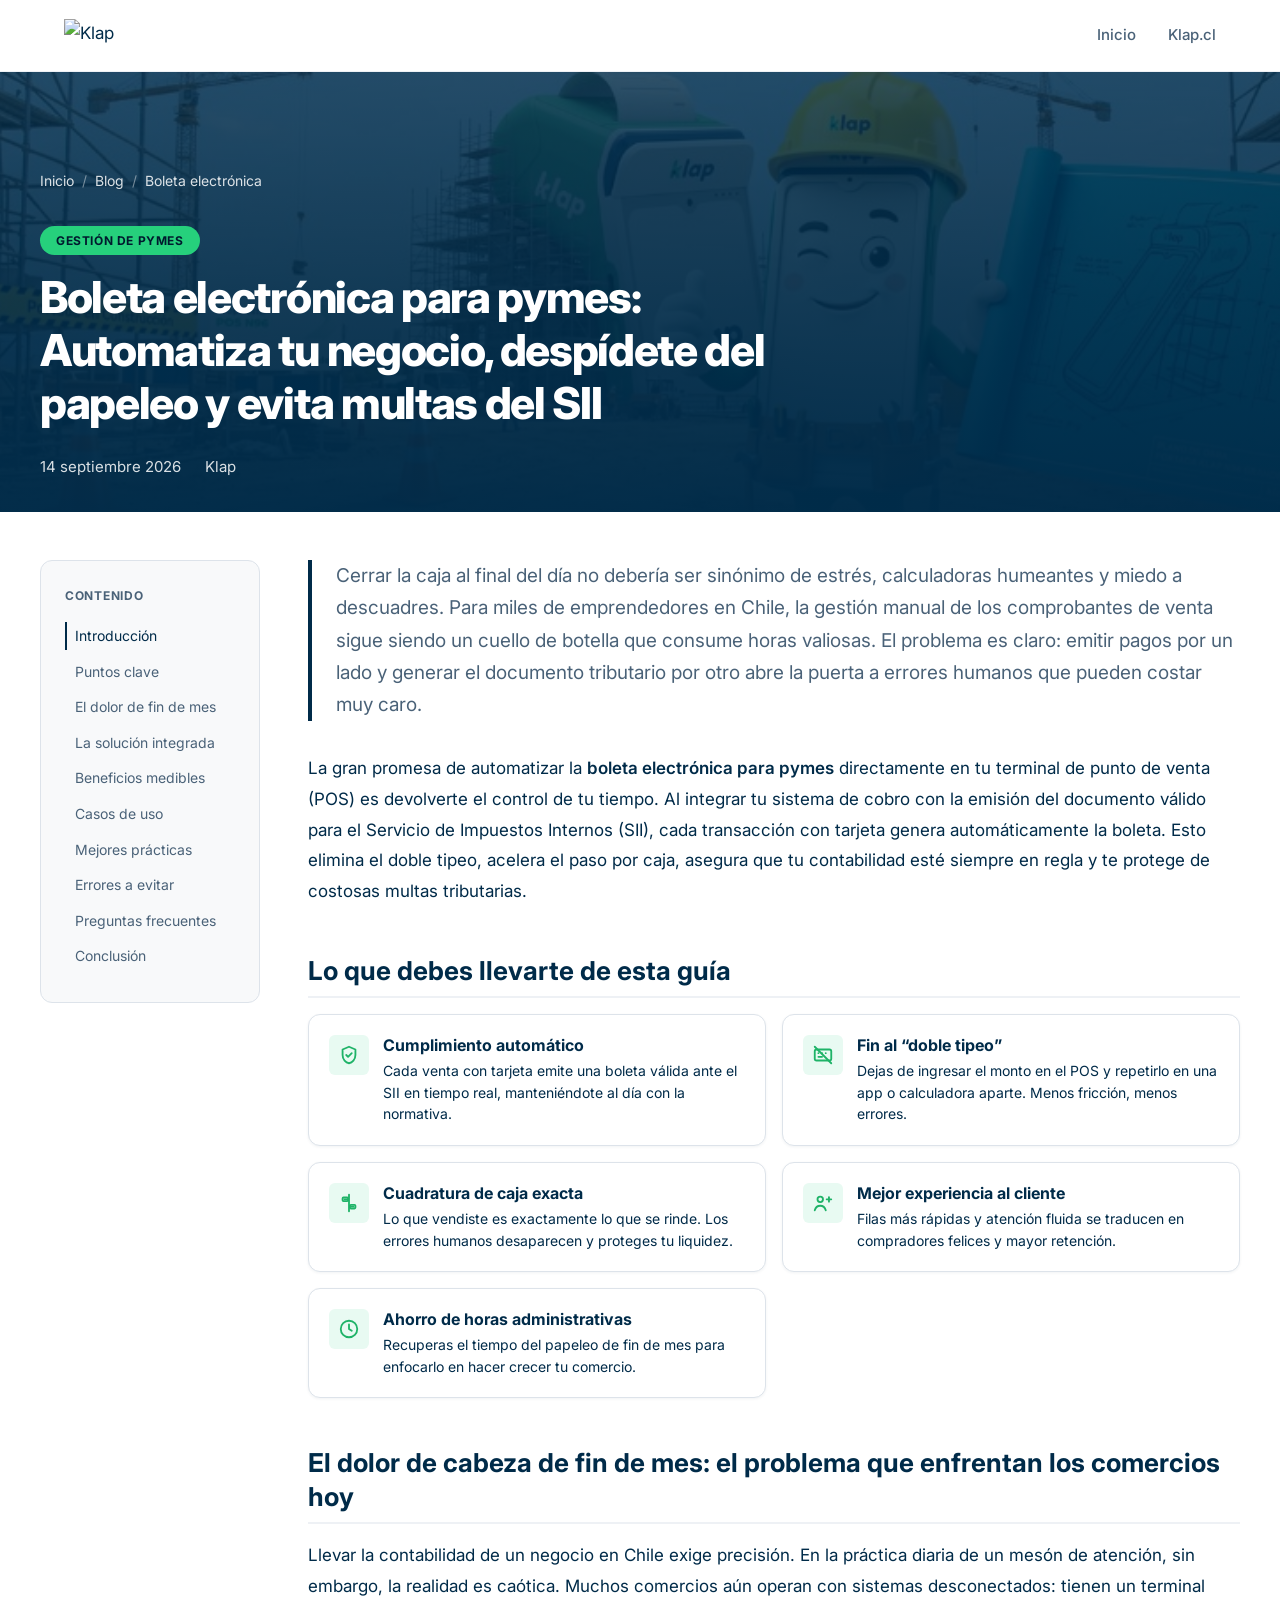
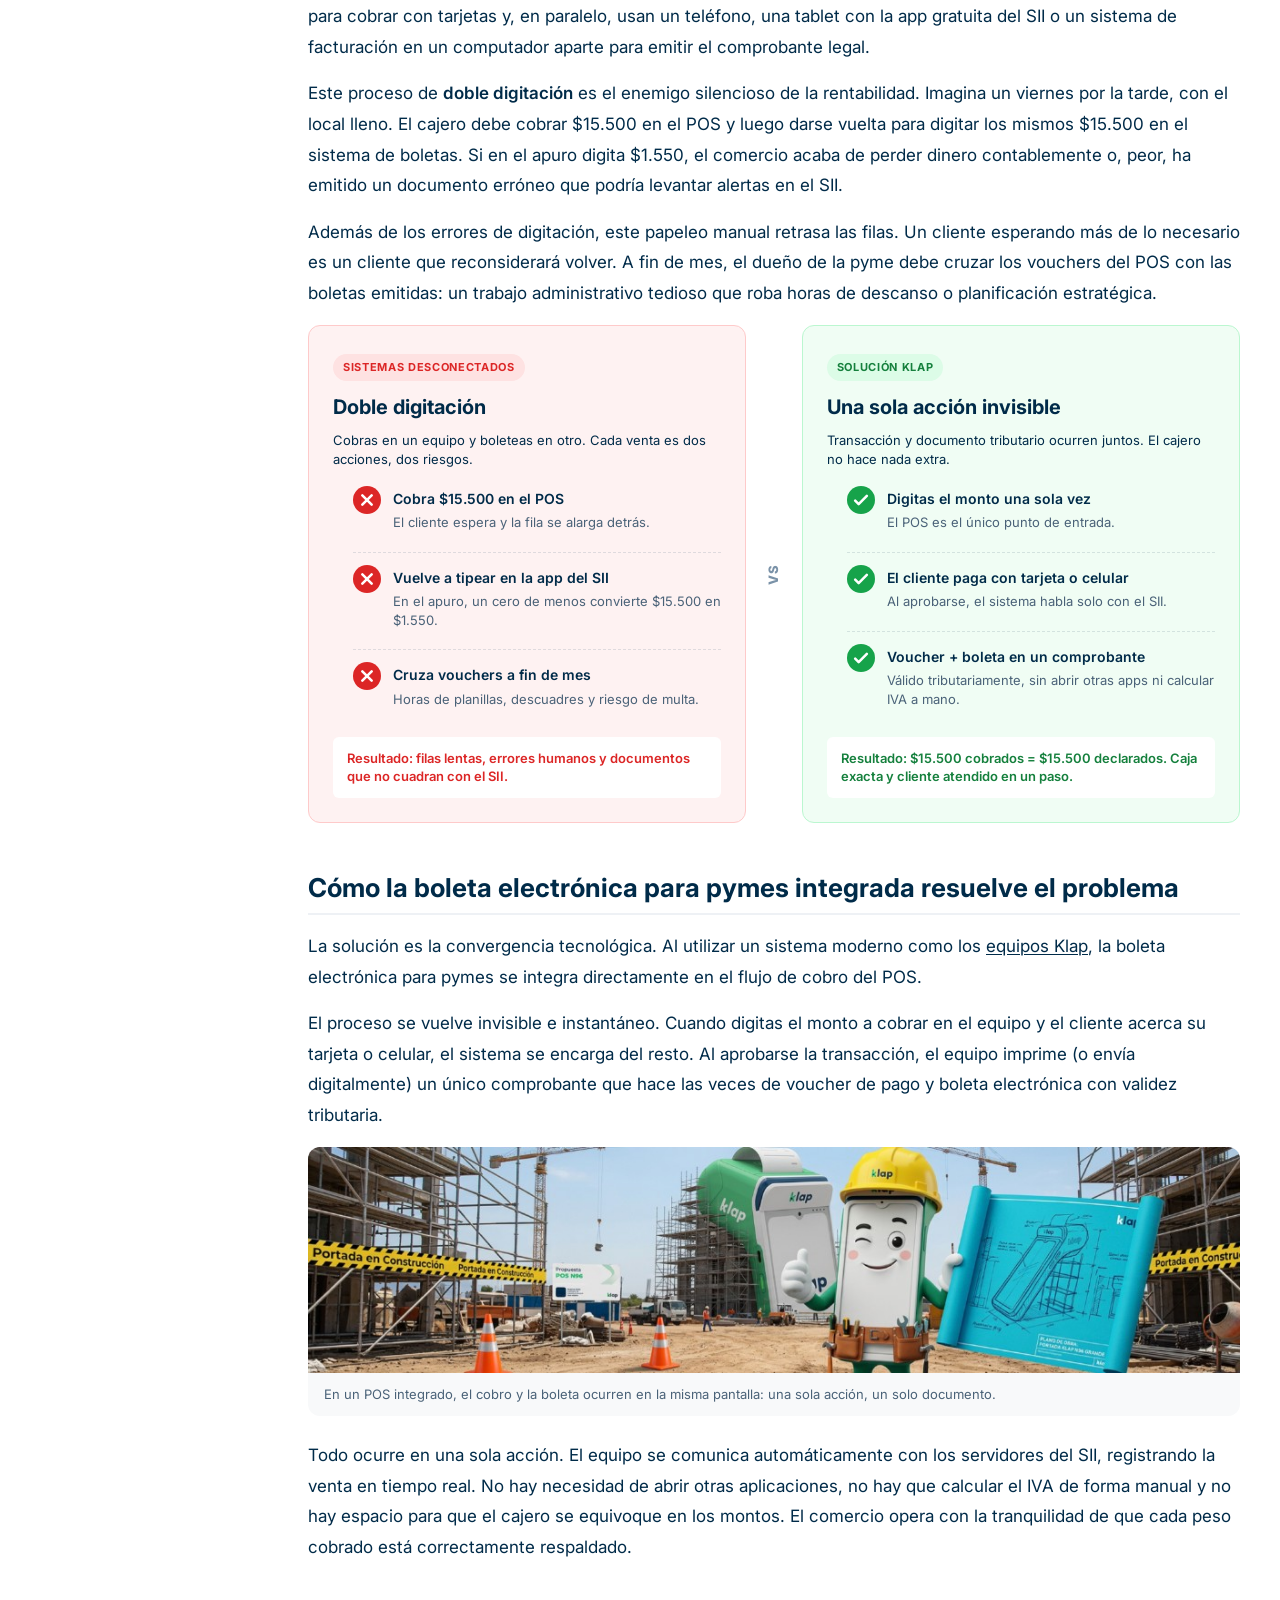
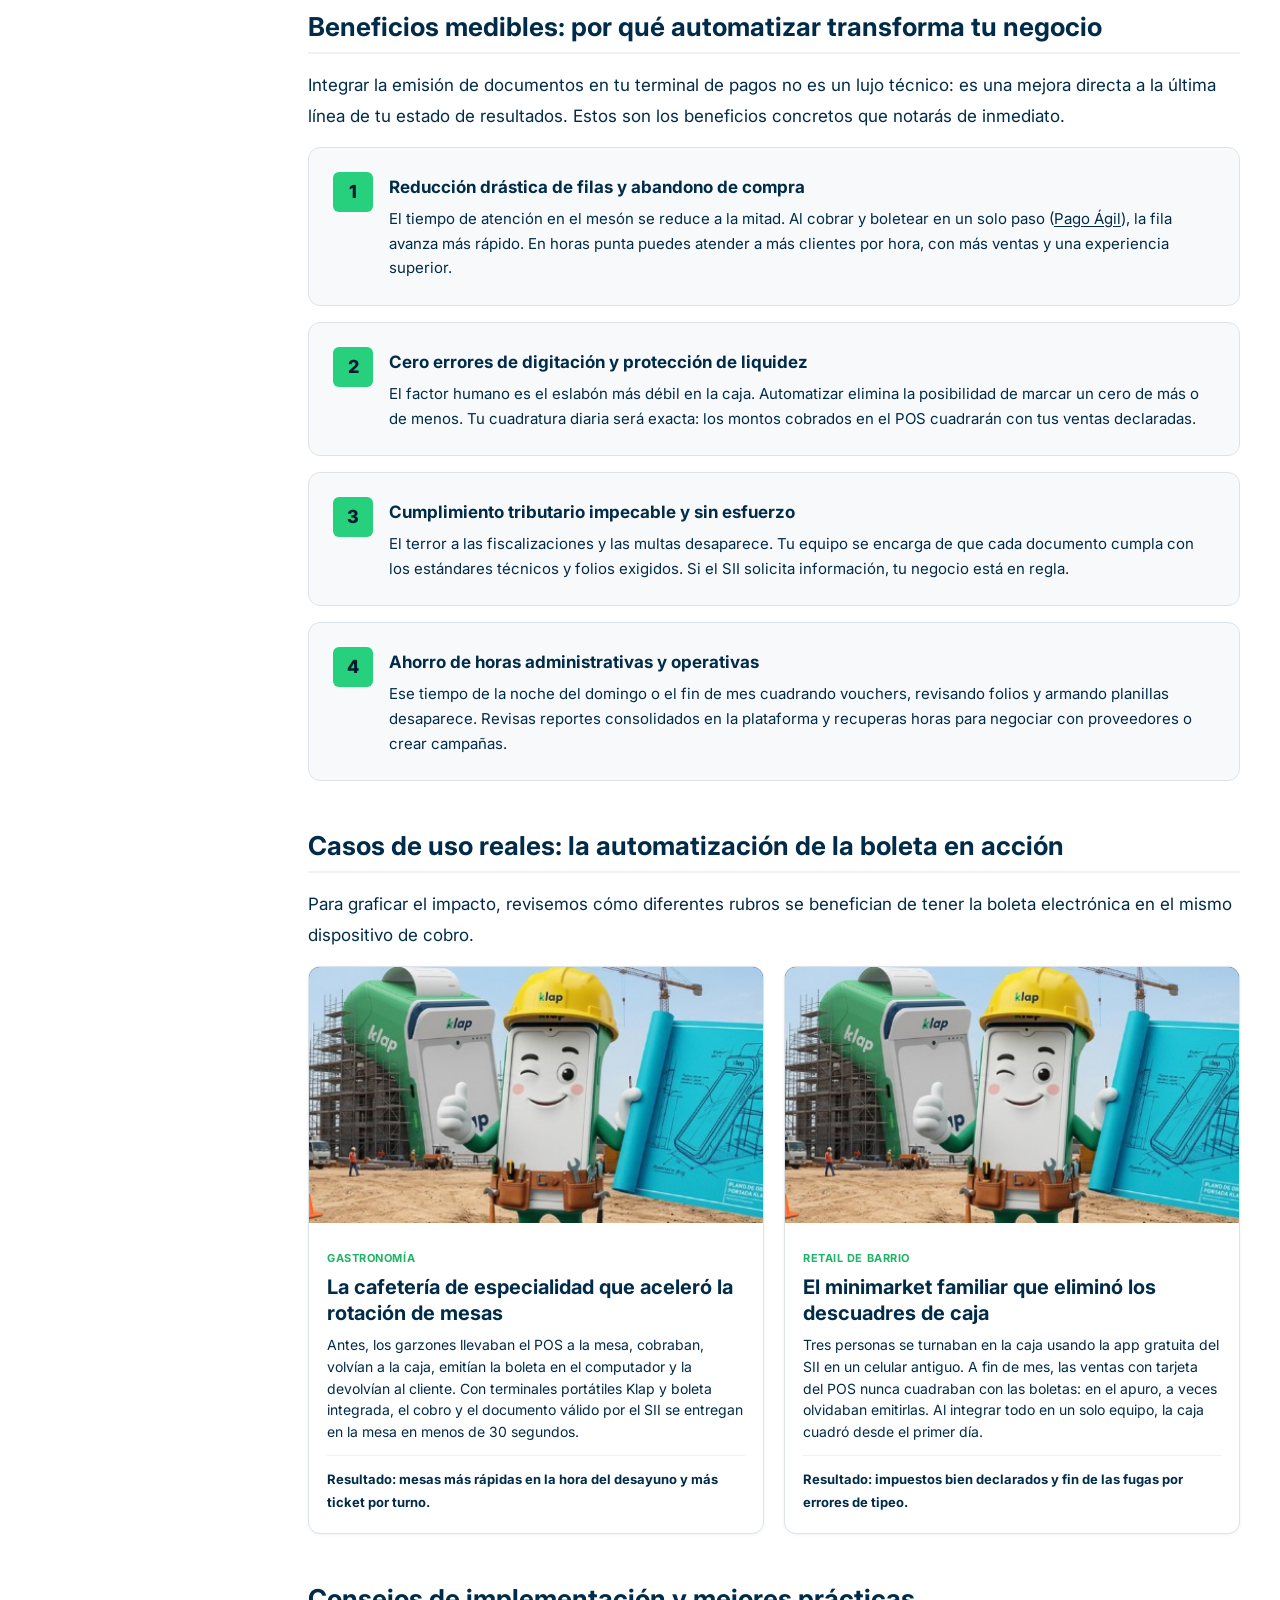
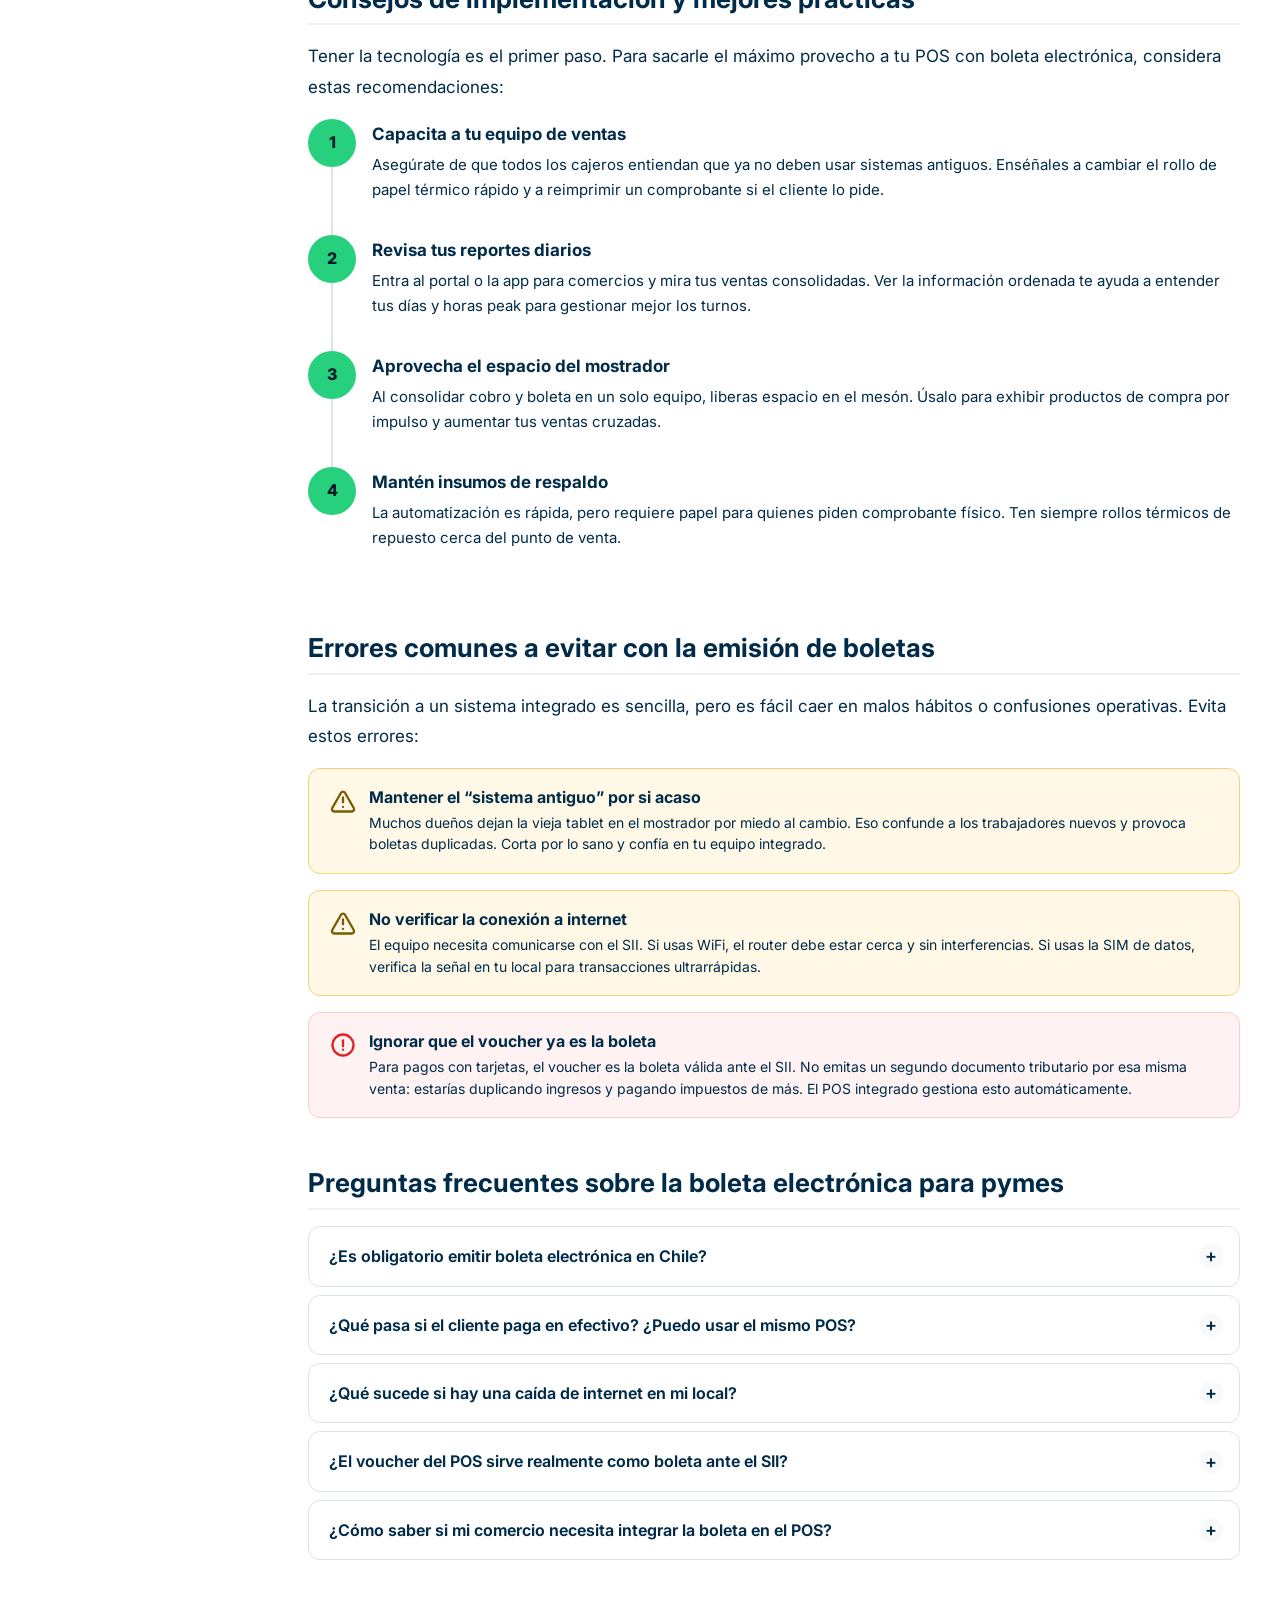
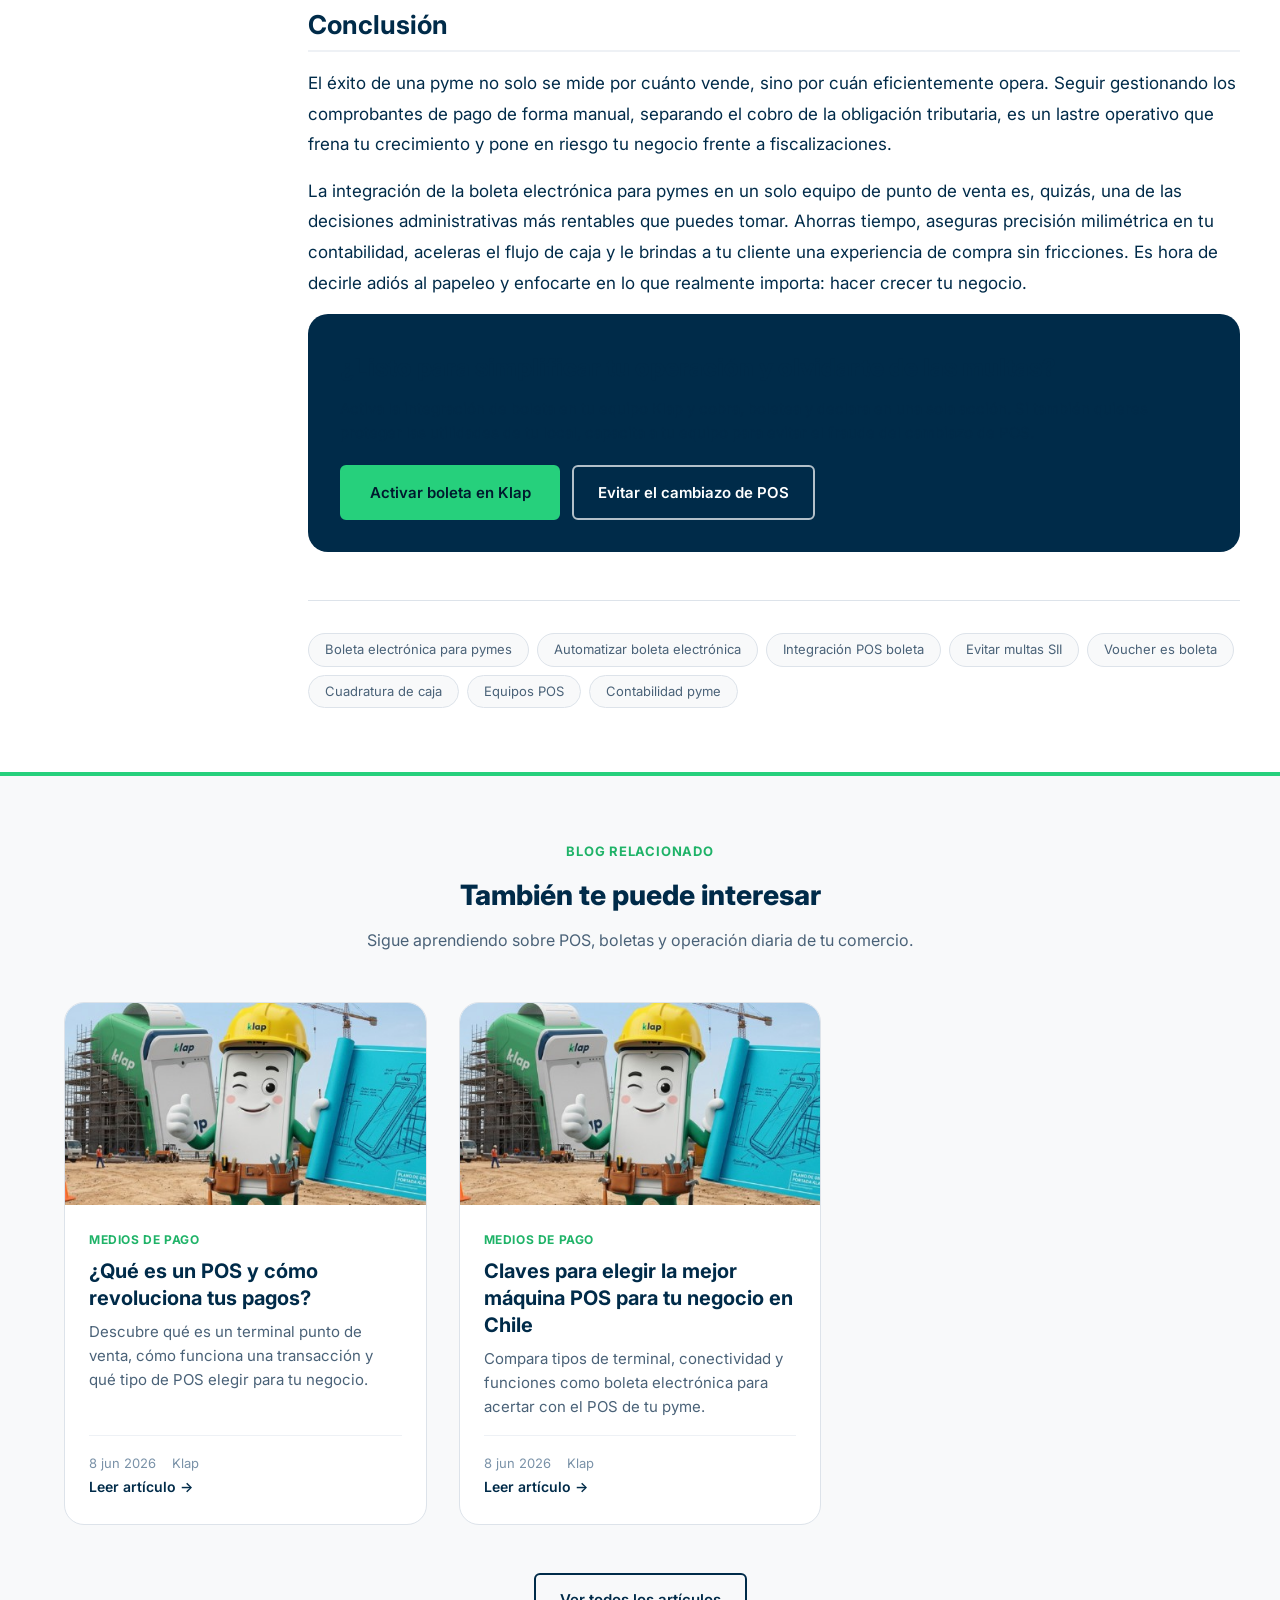
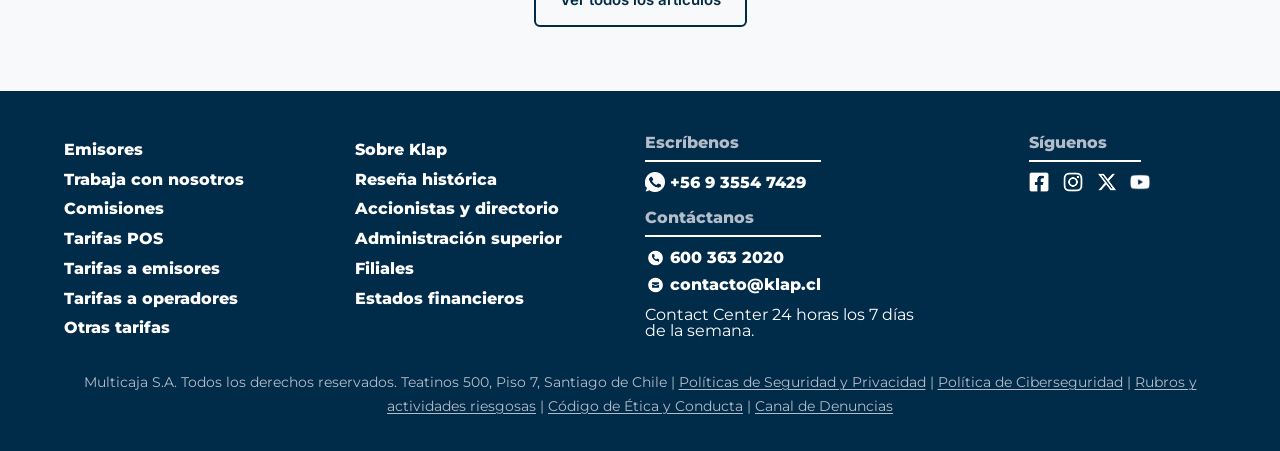
==== commit c2eb4747: "Actualizar versiones de archivos CSS a v25 y agregar nuevos pesos de fuente para Montserrat en múlti" ====
--- a/posts/boleta-electronica-pymes-automatizar-pos-sii.html
+++ b/posts/boleta-electronica-pymes-automatizar-pos-sii.html
@@ -25,10 +25,10 @@
 
   <link rel="preconnect" href="https://fonts.googleapis.com">
   <link rel="preconnect" href="https://fonts.gstatic.com" crossorigin>
-  <link href="https://fonts.googleapis.com/css2?family=Inter:wght@400;500;600;700;800&family=Montserrat:wght@400;500;600;700&display=swap" rel="stylesheet">
-  <link rel="stylesheet" href="../css/base.css?v=24">
-  <link rel="stylesheet" href="../css/mobile.css?v=24">
-  <link rel="stylesheet" href="../css/desktop.css?v=24">
+  <link href="https://fonts.googleapis.com/css2?family=Inter:wght@400;500;600;700;800&family=Montserrat:wght@400;500;600;700;800;900&display=swap" rel="stylesheet">
+  <link rel="stylesheet" href="../css/base.css?v=25">
+  <link rel="stylesheet" href="../css/mobile.css?v=25">
+  <link rel="stylesheet" href="../css/desktop.css?v=25">
 
   <script type="application/ld+json">
   {
--- a/css/base.css
+++ b/css/base.css
@@ -1591,7 +1591,7 @@
   display: inline-block;
   color: #fff;
   font-size: 16px;
-  font-weight: 700;
+  font-weight: 800;
   line-height: 16px;
   margin: 6px 0;
 }
@@ -1600,7 +1600,7 @@
   border-bottom: 2px solid #fff;
   color: #b3bcc9;
   font-size: 16px;
-  font-weight: 700;
+  font-weight: 800;
   line-height: 16px;
   margin: 0 0 10px;
   padding-bottom: 9px;
@@ -1623,11 +1623,11 @@
 
 .site-footer__row a {
   color: #fff;
-  font-weight: 700;
+  font-weight: 800;
 }
 
 .site-footer__whatsapp {
-  font-weight: 700;
+  font-weight: 800;
   line-height: 21px;
 }
 
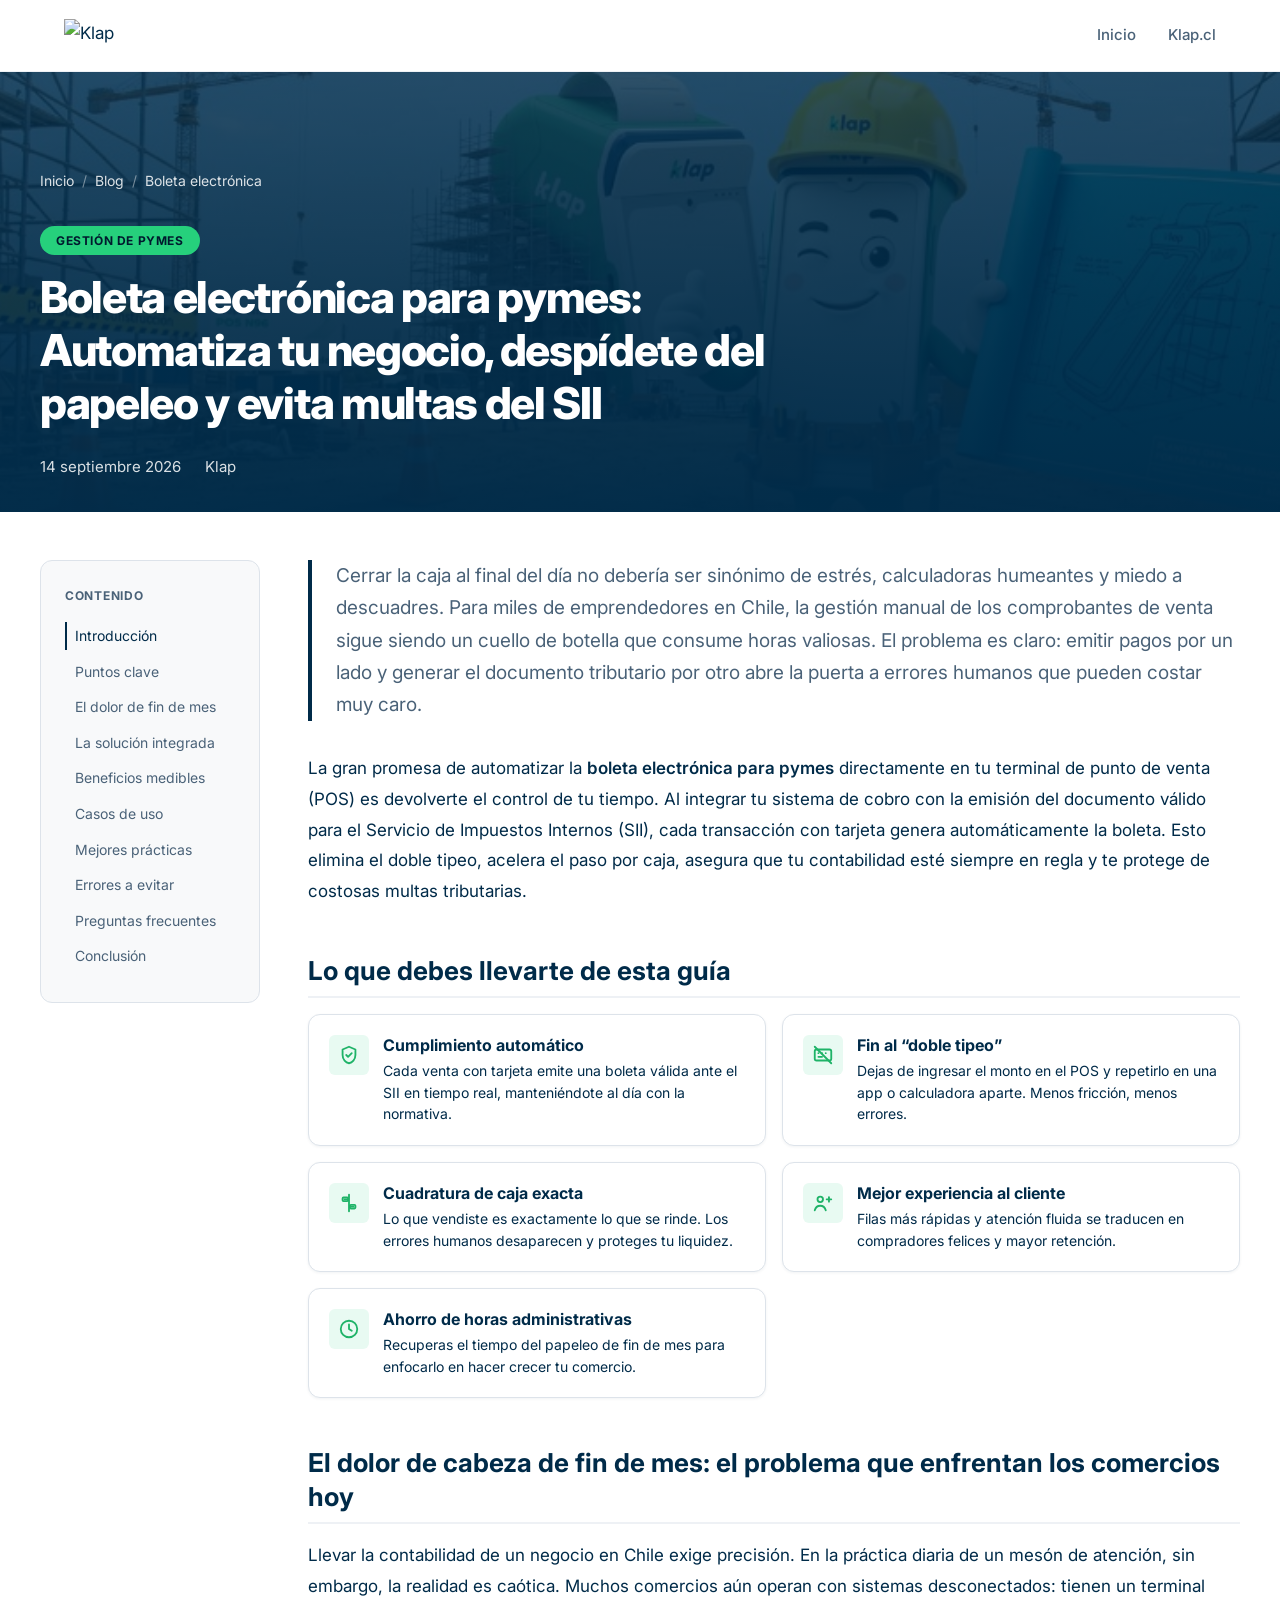
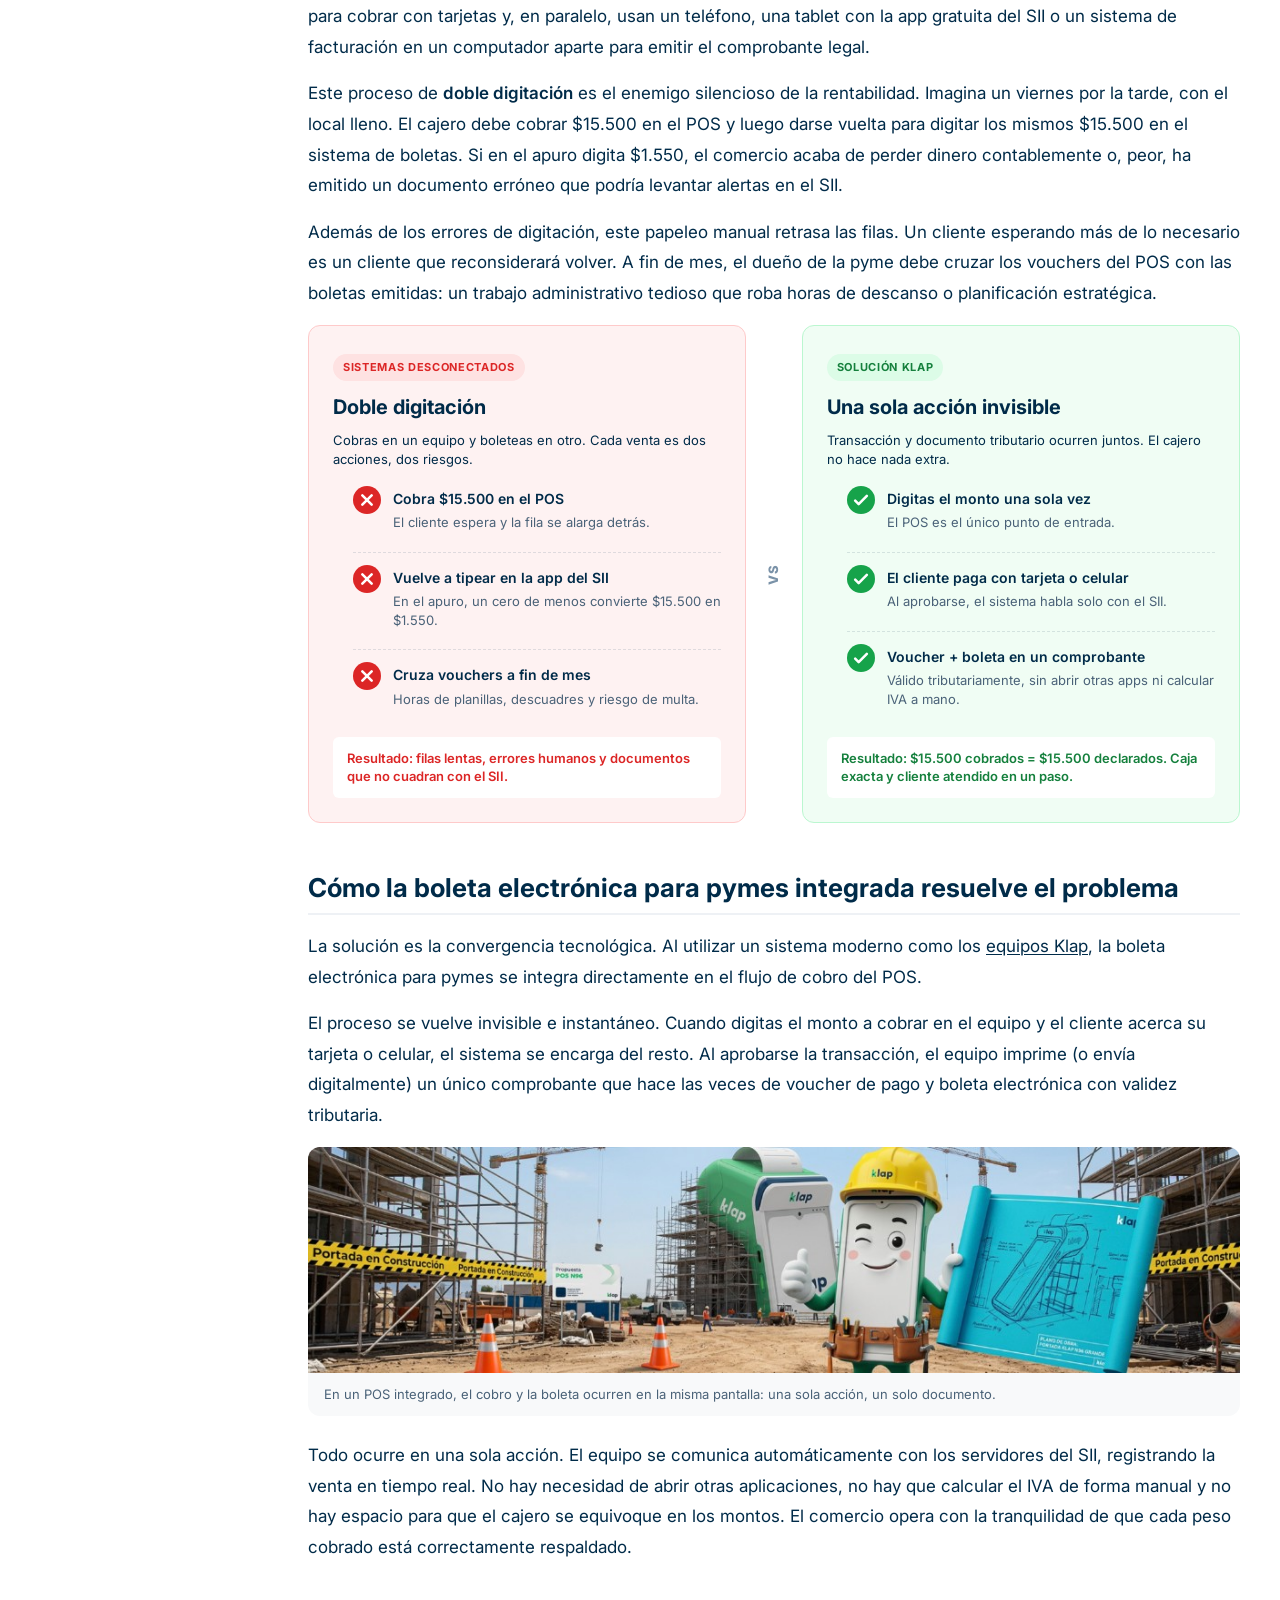
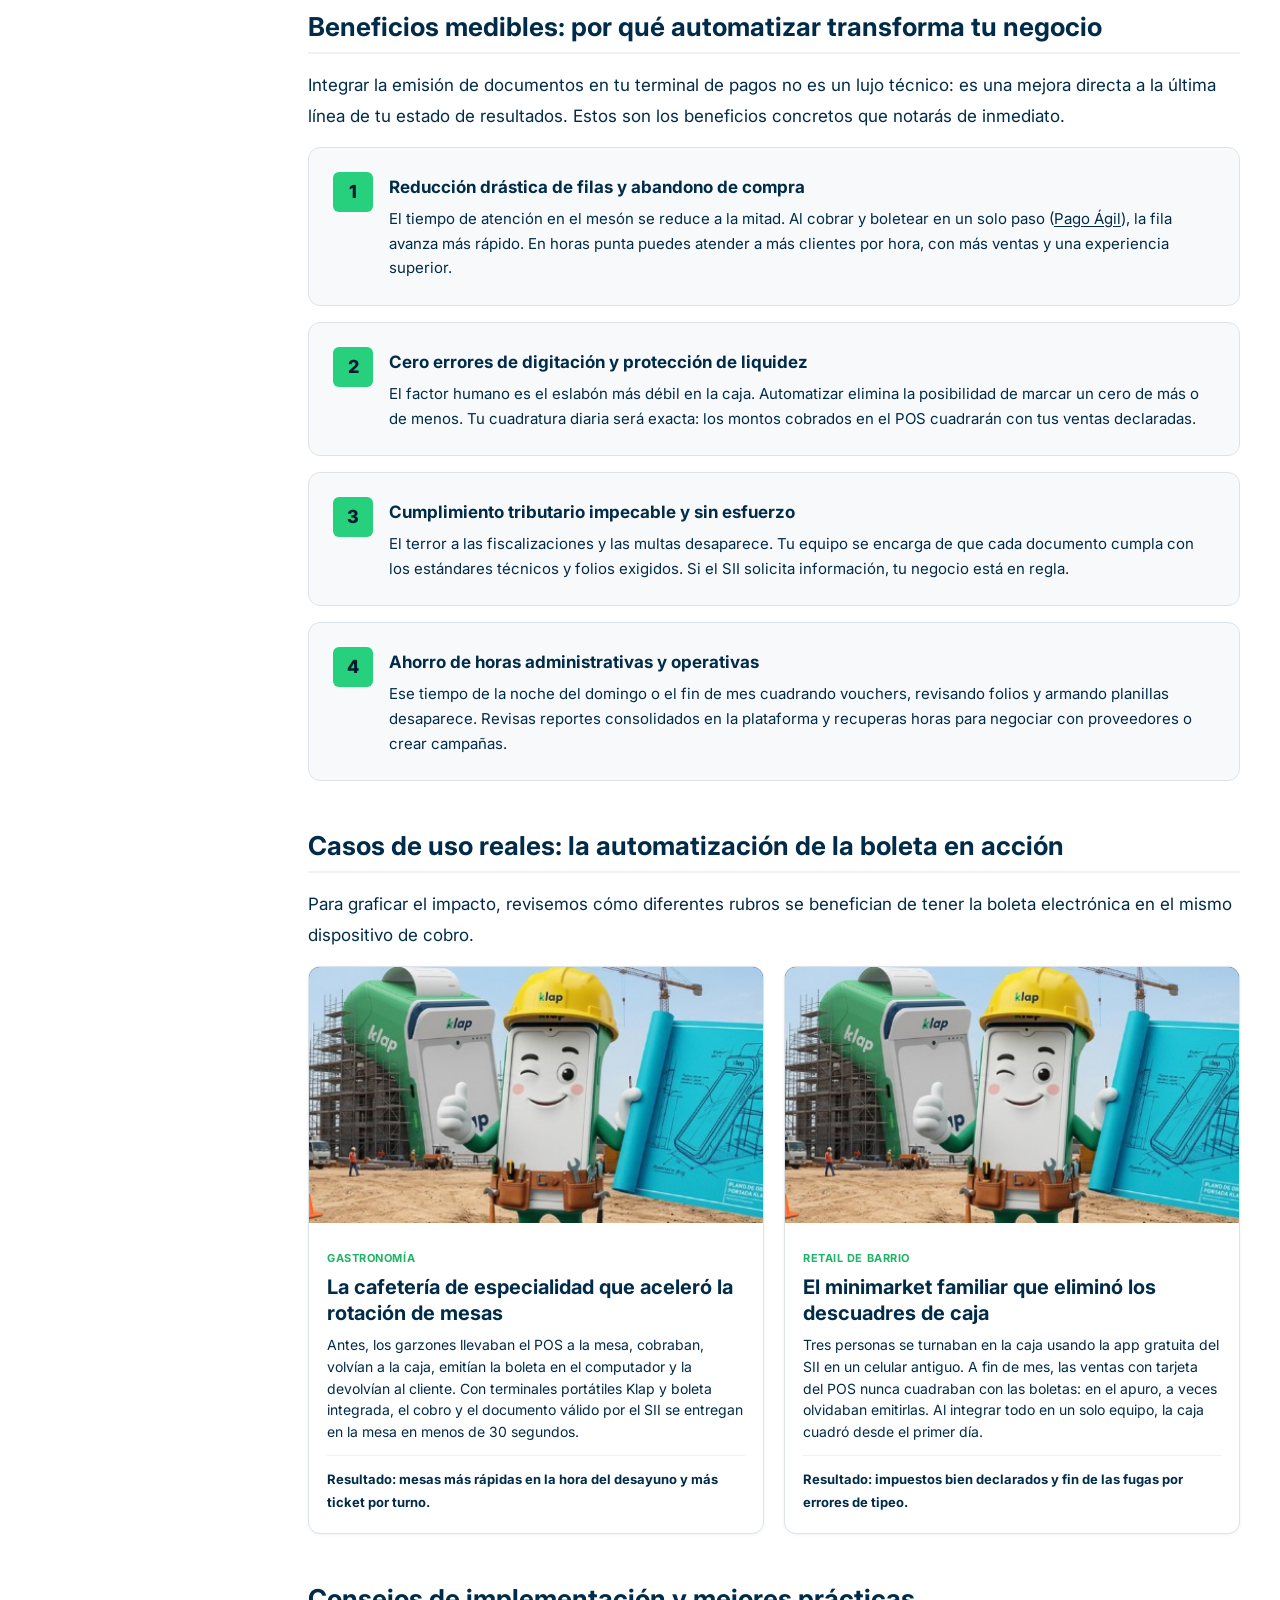
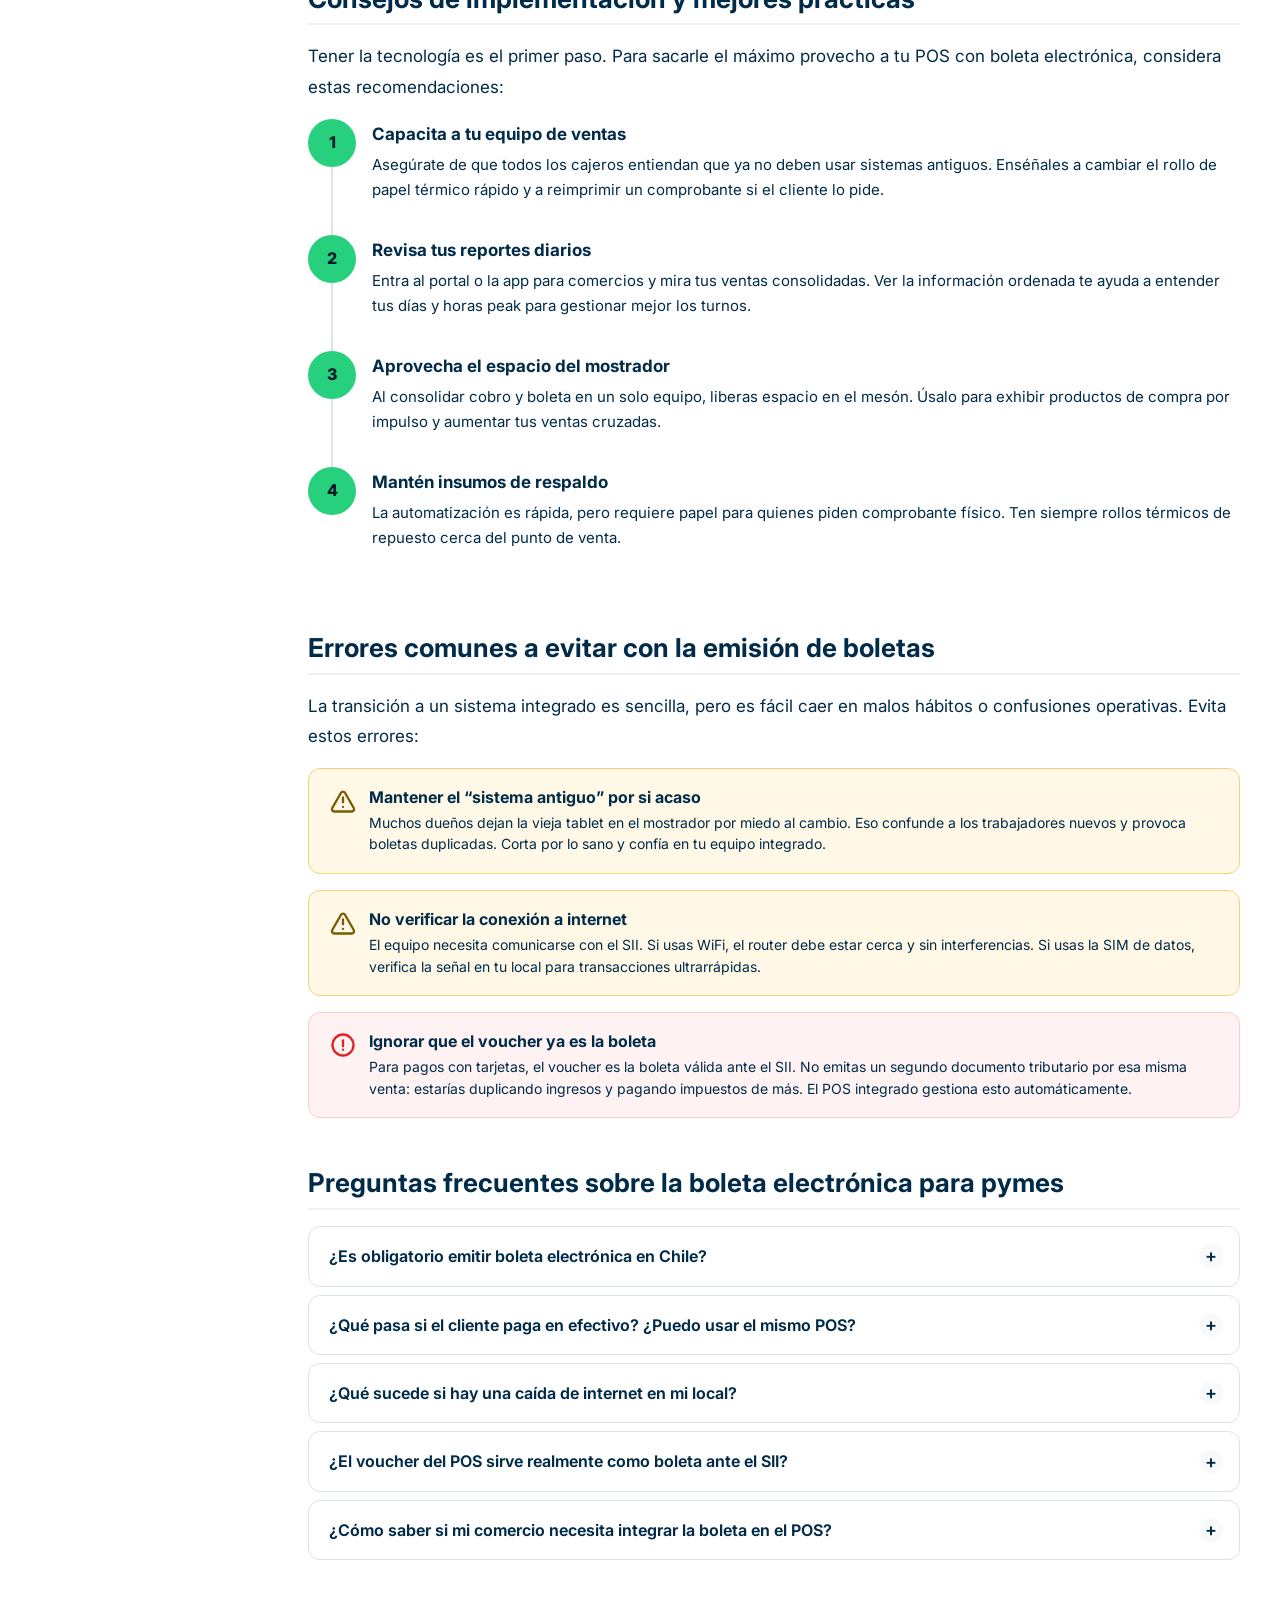
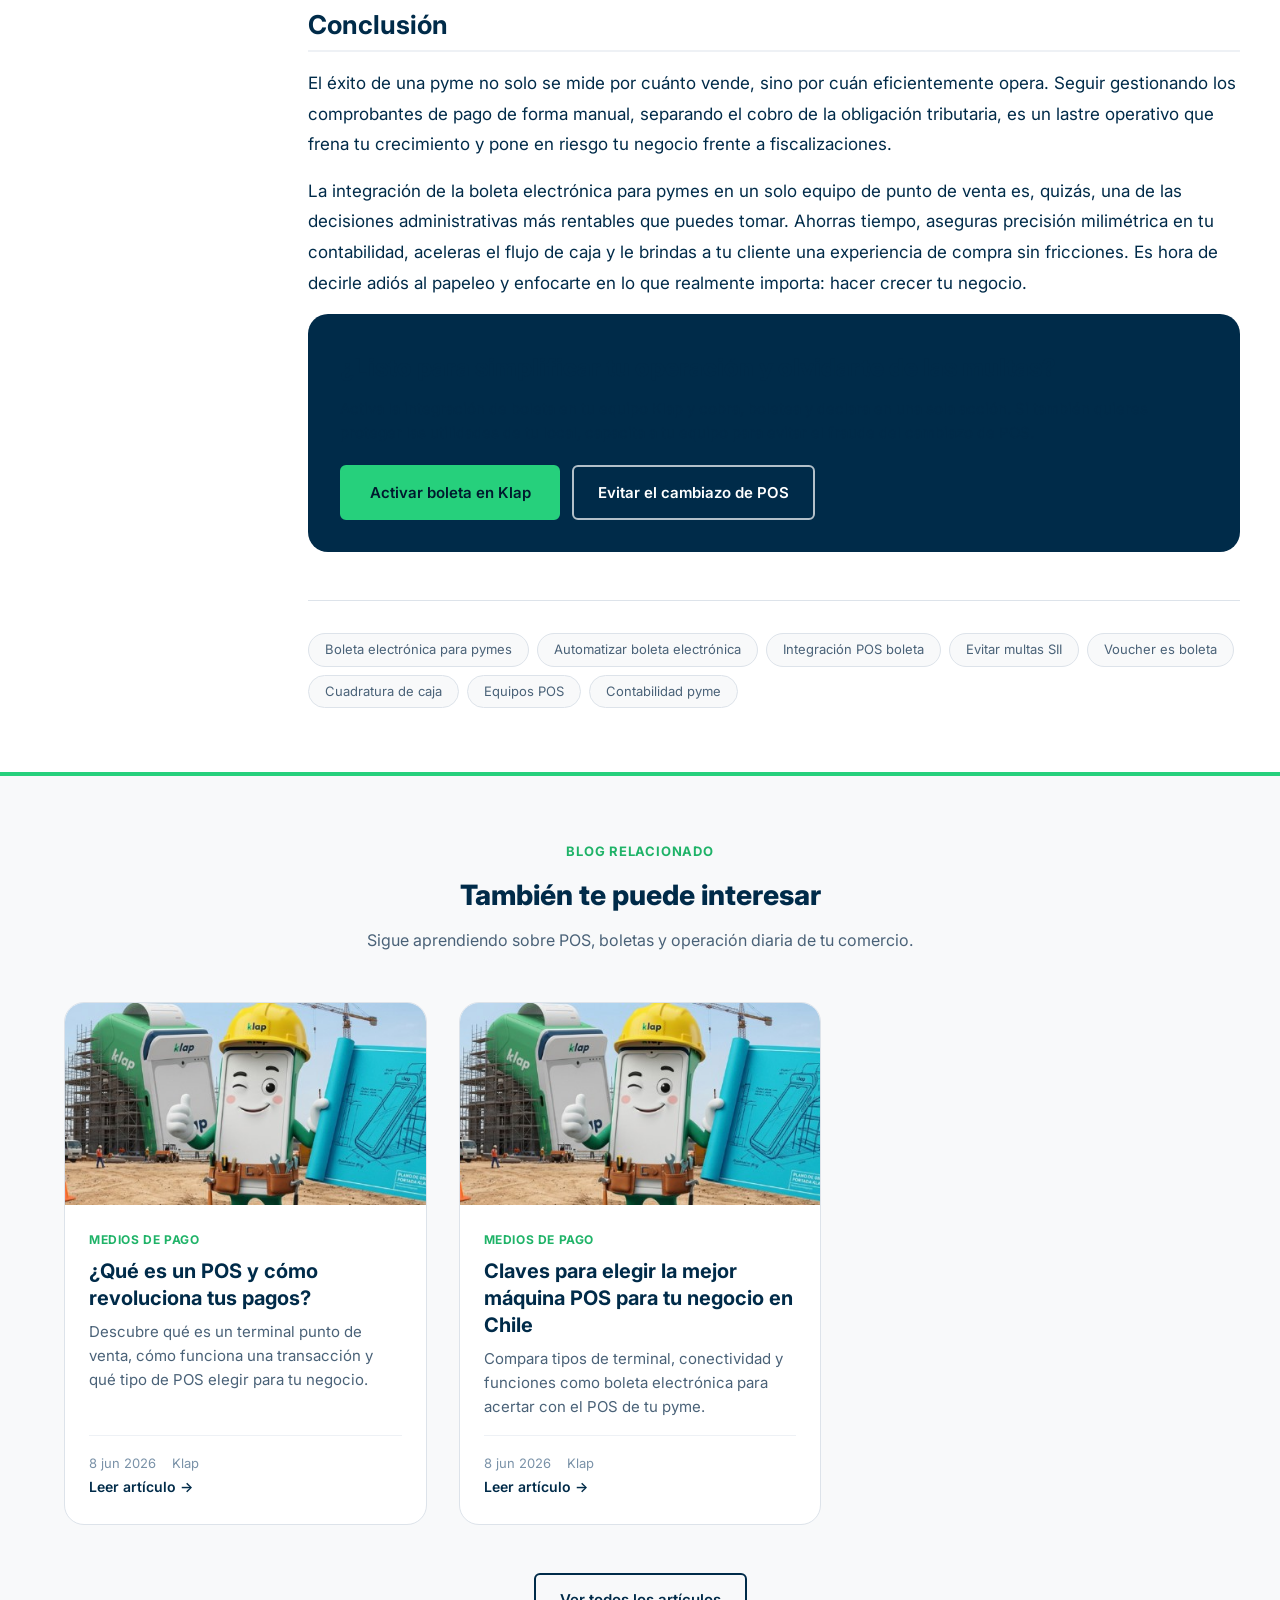
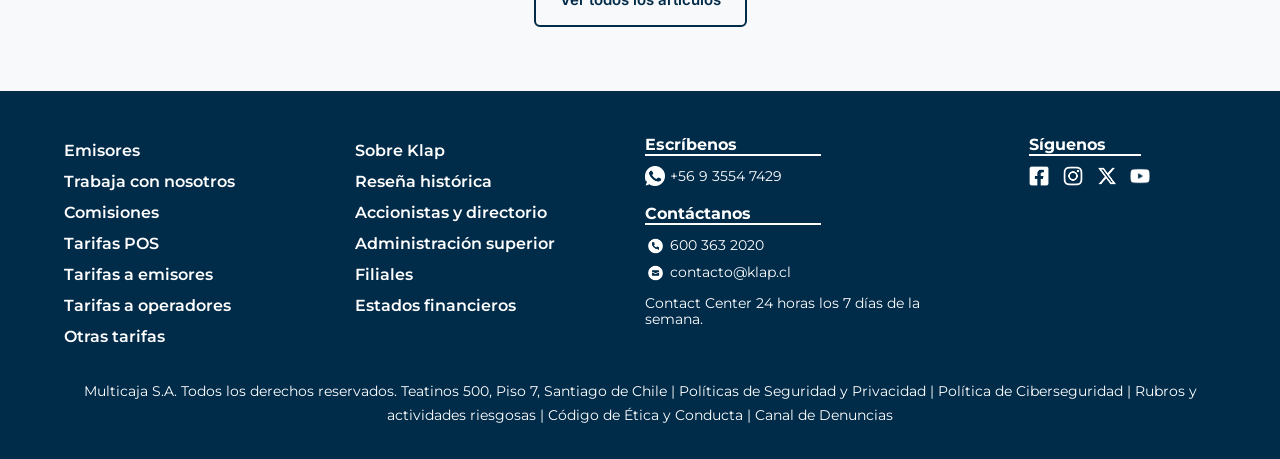
==== commit 96d4d7b1: "Actualizar versiones de archivos CSS a v26 y realizar ajustes en los estilos del footer, mejorando l" ====
--- a/posts/boleta-electronica-pymes-automatizar-pos-sii.html
+++ b/posts/boleta-electronica-pymes-automatizar-pos-sii.html
@@ -26,9 +26,9 @@
   <link rel="preconnect" href="https://fonts.googleapis.com">
   <link rel="preconnect" href="https://fonts.gstatic.com" crossorigin>
   <link href="https://fonts.googleapis.com/css2?family=Inter:wght@400;500;600;700;800&family=Montserrat:wght@400;500;600;700;800;900&display=swap" rel="stylesheet">
-  <link rel="stylesheet" href="../css/base.css?v=25">
-  <link rel="stylesheet" href="../css/mobile.css?v=25">
-  <link rel="stylesheet" href="../css/desktop.css?v=25">
+  <link rel="stylesheet" href="../css/base.css?v=26">
+  <link rel="stylesheet" href="../css/mobile.css?v=26">
+  <link rel="stylesheet" href="../css/desktop.css?v=26">
 
   <script type="application/ld+json">
   {
--- a/css/base.css
+++ b/css/base.css
@@ -1580,7 +1580,9 @@
 
 .site-footer a:hover,
 .site-footer a:focus-visible {
-  opacity: 0.7;
+  opacity: 0.5;
+  color: #fff;
+  text-decoration: none;
 }
 
 .site-footer__list {
@@ -1589,21 +1591,23 @@
 
 .site-footer__list a {
   display: inline-block;
-  color: #fff;
+  font-family: "Montserrat", sans-serif;
   font-size: 16px;
-  font-weight: 800;
-  line-height: 16px;
+  font-weight: 600;
+  line-height: normal;
+  color: #fff;
+  text-decoration: none;
   margin: 6px 0;
 }
 
 .site-footer__heading {
   border-bottom: 2px solid #fff;
-  color: #b3bcc9;
+  color: #fff;
+  font-family: "Montserrat", sans-serif;
   font-size: 16px;
-  font-weight: 800;
-  line-height: 16px;
+  font-weight: 700;
+  line-height: normal;
   margin: 0 0 10px;
-  padding-bottom: 9px;
 }
 
 .site-footer__contact .site-footer__heading + .site-footer__heading,
@@ -1615,20 +1619,26 @@
   display: flex;
   align-items: center;
   flex-wrap: wrap;
-  gap: 5px;
   margin: 0 0 6px;
-  font-size: 16px;
+  font-family: "Montserrat", sans-serif;
+  font-size: 14px;
+  font-weight: 400;
   line-height: 21px;
+  color: #fff;
 }
 
 .site-footer__row a {
-  color: #fff;
-  font-weight: 800;
+  padding-left: 5px;
+  color: #fff;
+  font-size: 14px;
+  font-weight: 400;
 }
 
 .site-footer__whatsapp {
-  font-weight: 800;
+  font-size: 14px;
+  font-weight: 700;
   line-height: 21px;
+  color: #fff;
 }
 
 .site-footer__icon {
@@ -1640,10 +1650,11 @@
 }
 
 .site-footer__hours {
-  color: #fff;
-  font-size: 16px;
+  font-family: "Montserrat", sans-serif;
+  font-size: 14px;
   font-weight: 400;
   line-height: 16px;
+  color: #fff;
   margin: 12px 0 0;
   max-width: 16.5rem;
 }
@@ -1658,23 +1669,21 @@
   display: flex;
   align-items: center;
   justify-content: center;
+  padding-left: 0;
 }
 
 .site-footer__legal {
+  font-family: "Montserrat", sans-serif;
   font-size: 14px;
   font-weight: 400;
   line-height: 1.7;
-  color: #b3bcc9;
+  color: #fff;
 }
 
 .site-footer__legal a {
-  color: #b3bcc9;
-  text-decoration: underline;
-  text-underline-offset: 2px;
-}
-
-.site-footer__legal a:hover,
-.site-footer__legal a:focus-visible {
-  opacity: 0.7;
-  color: #b3bcc9;
-}
+  font-family: "Montserrat", sans-serif;
+  font-size: 14px;
+  font-weight: 400;
+  color: #fff;
+  text-decoration: none;
+}
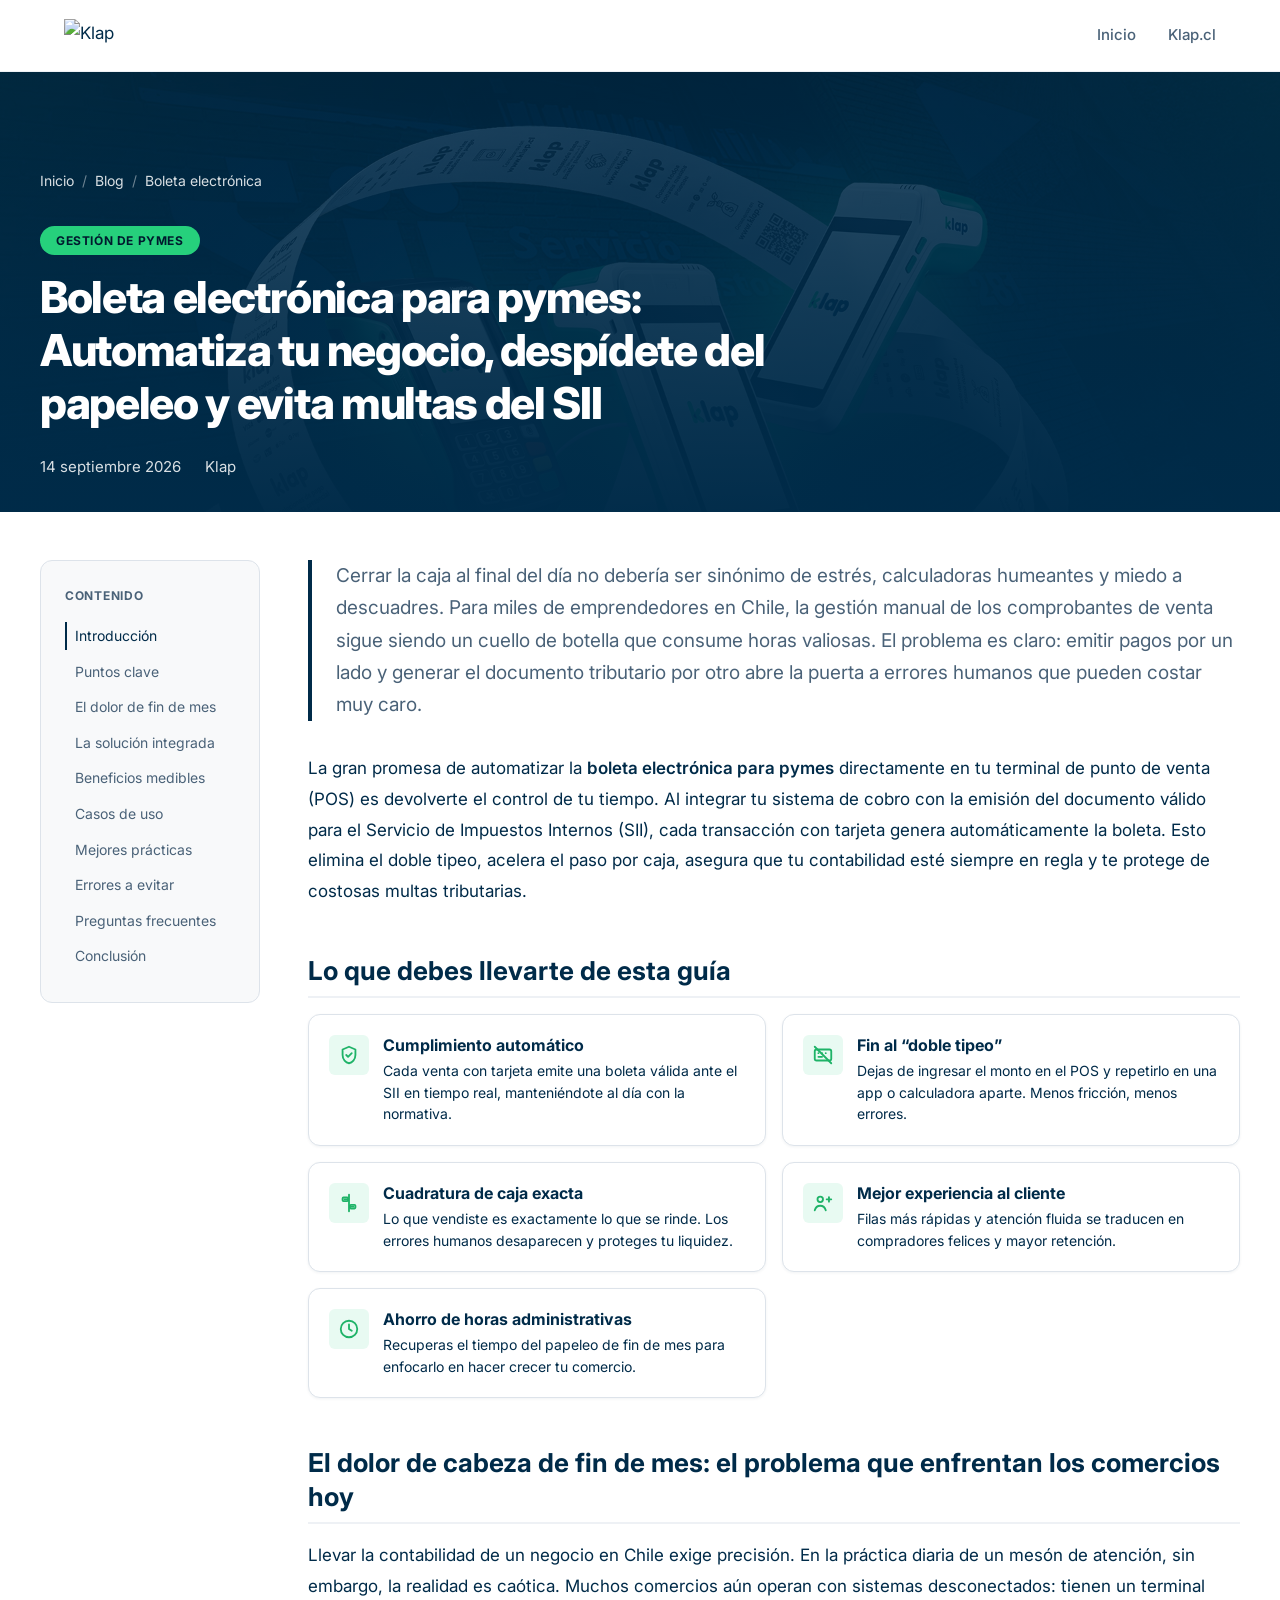
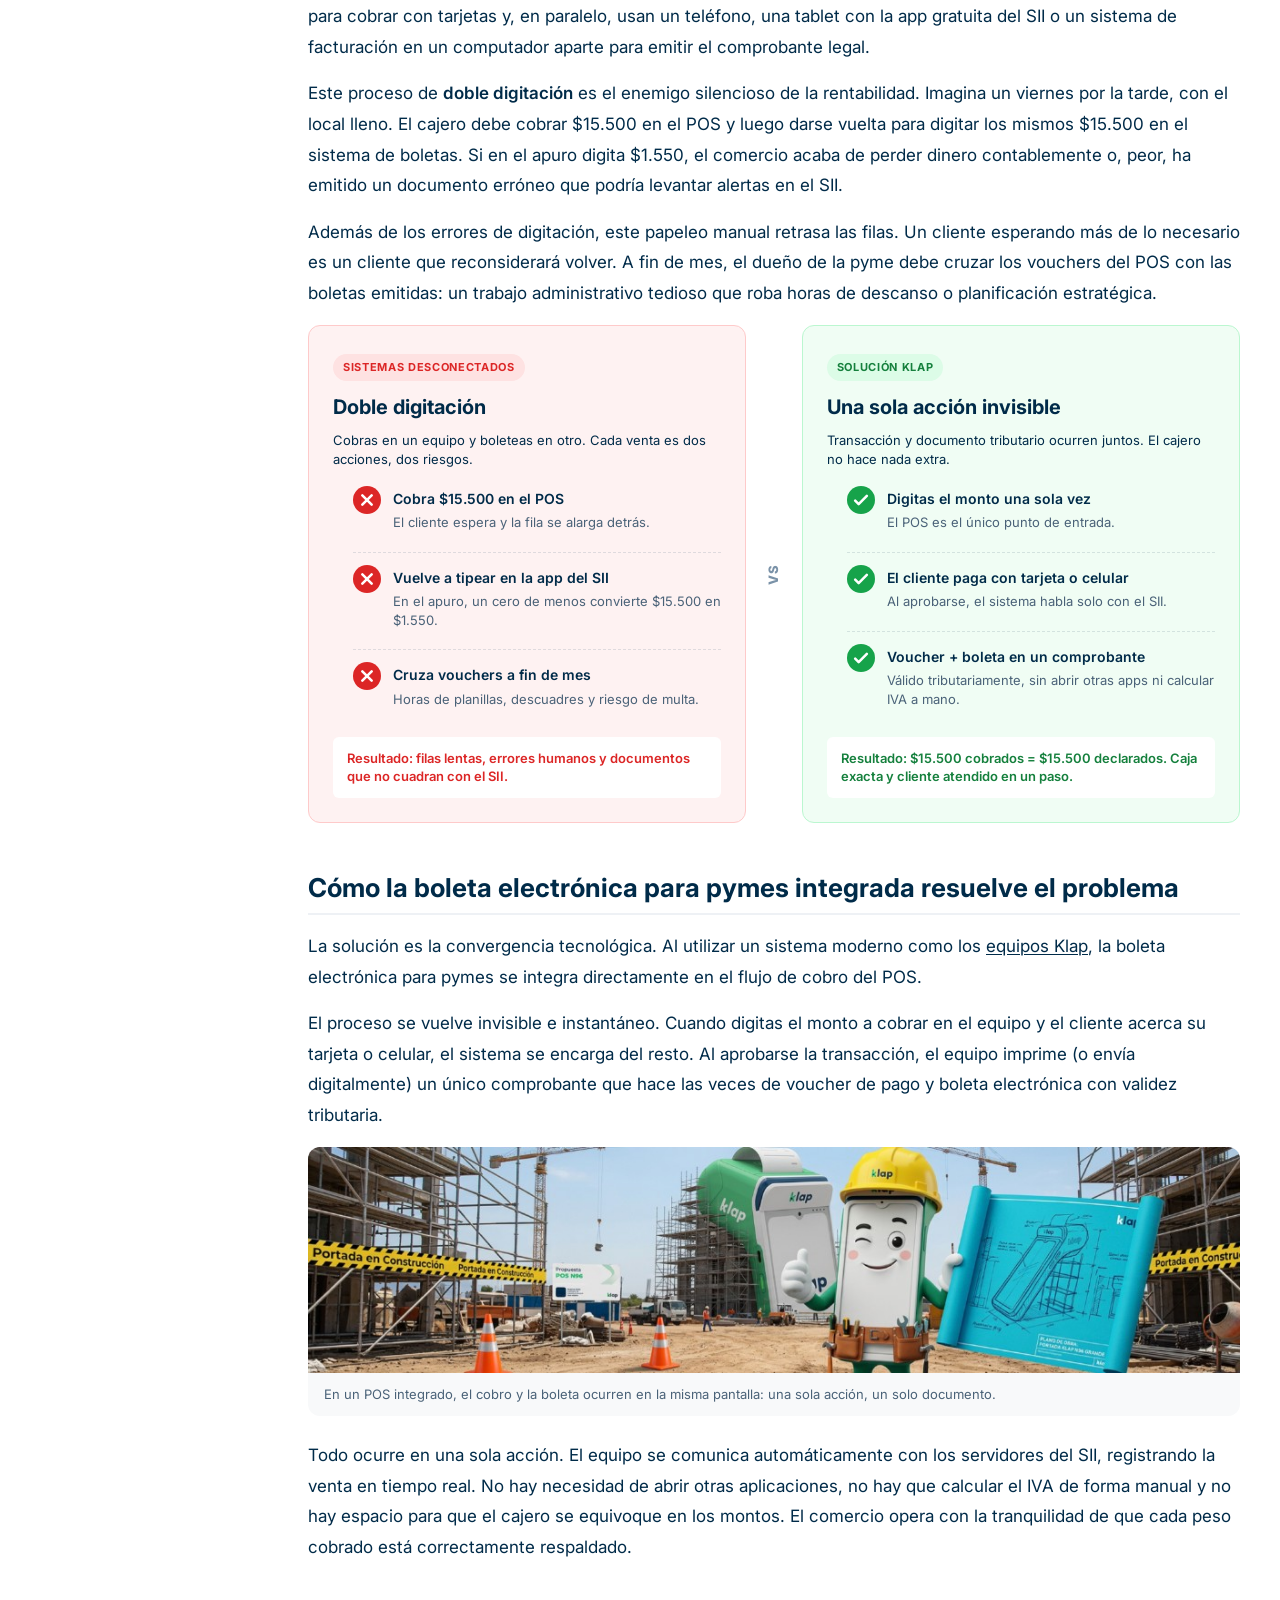
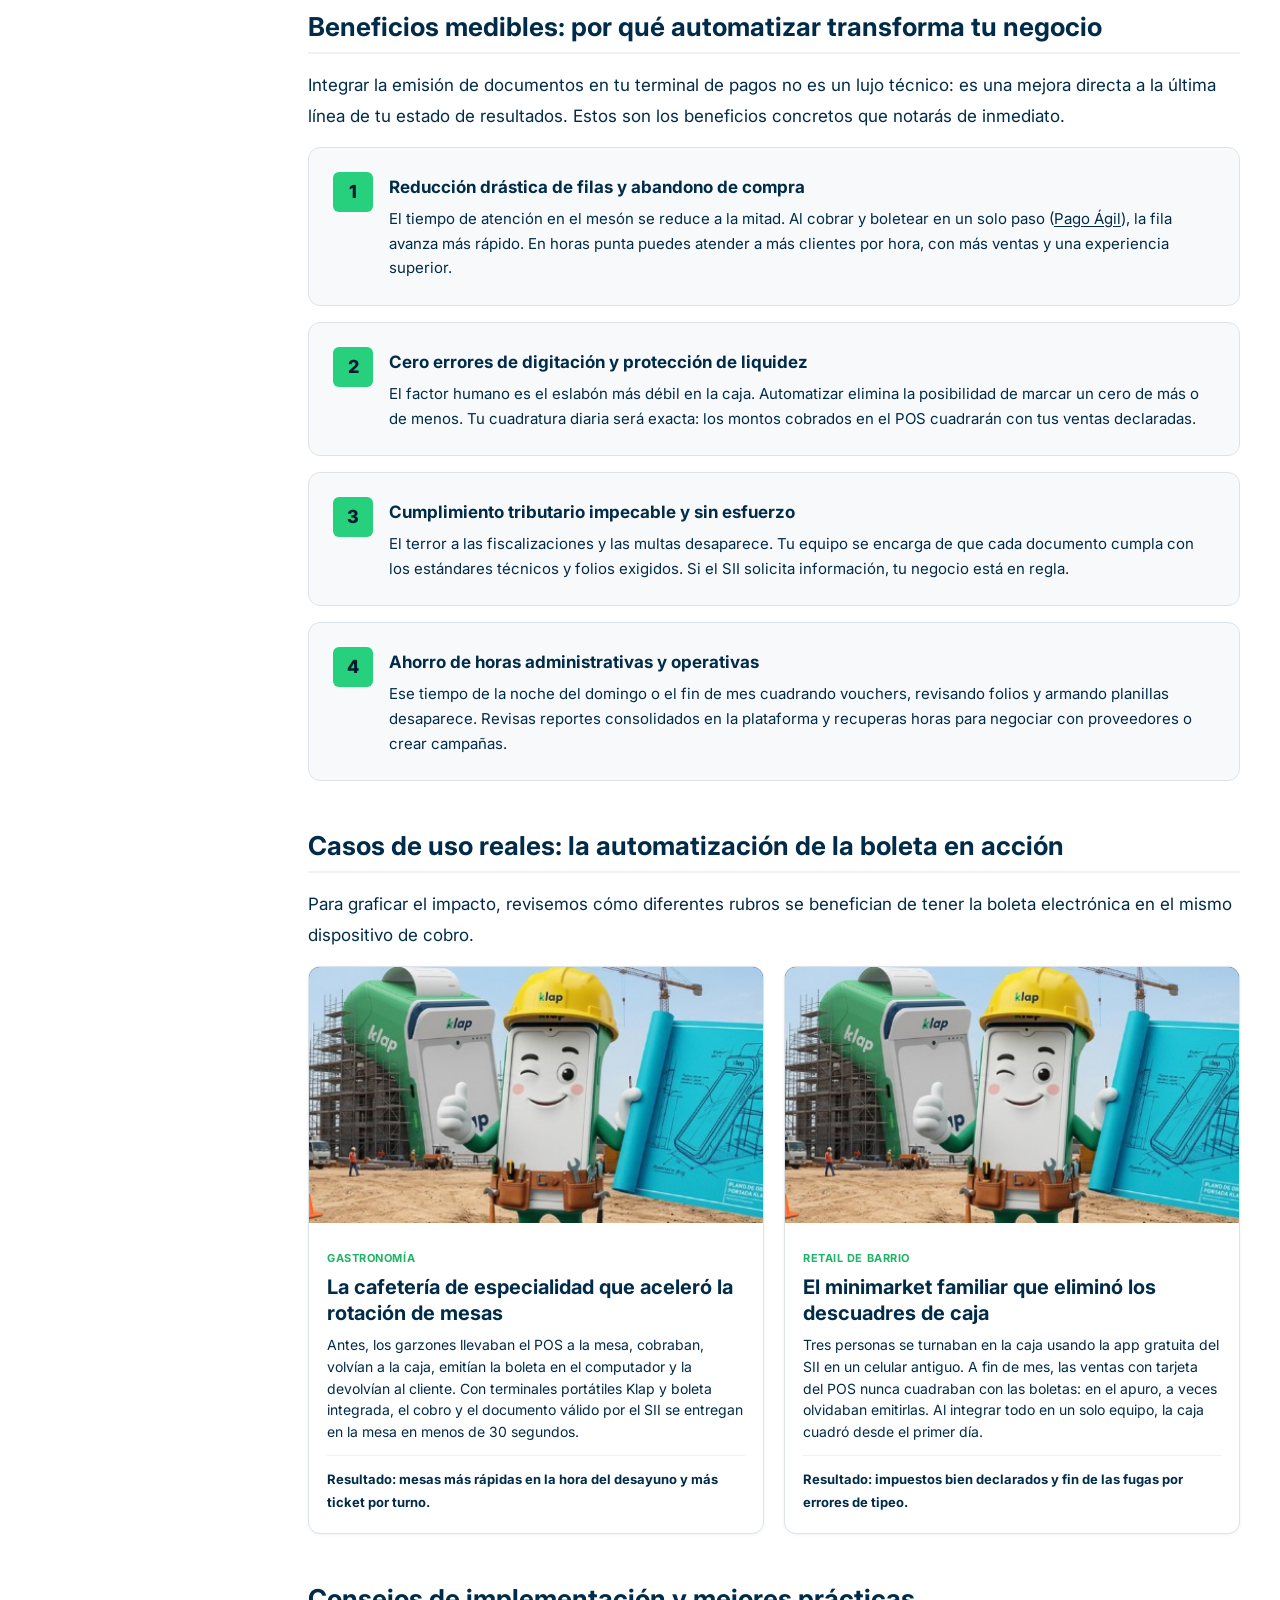
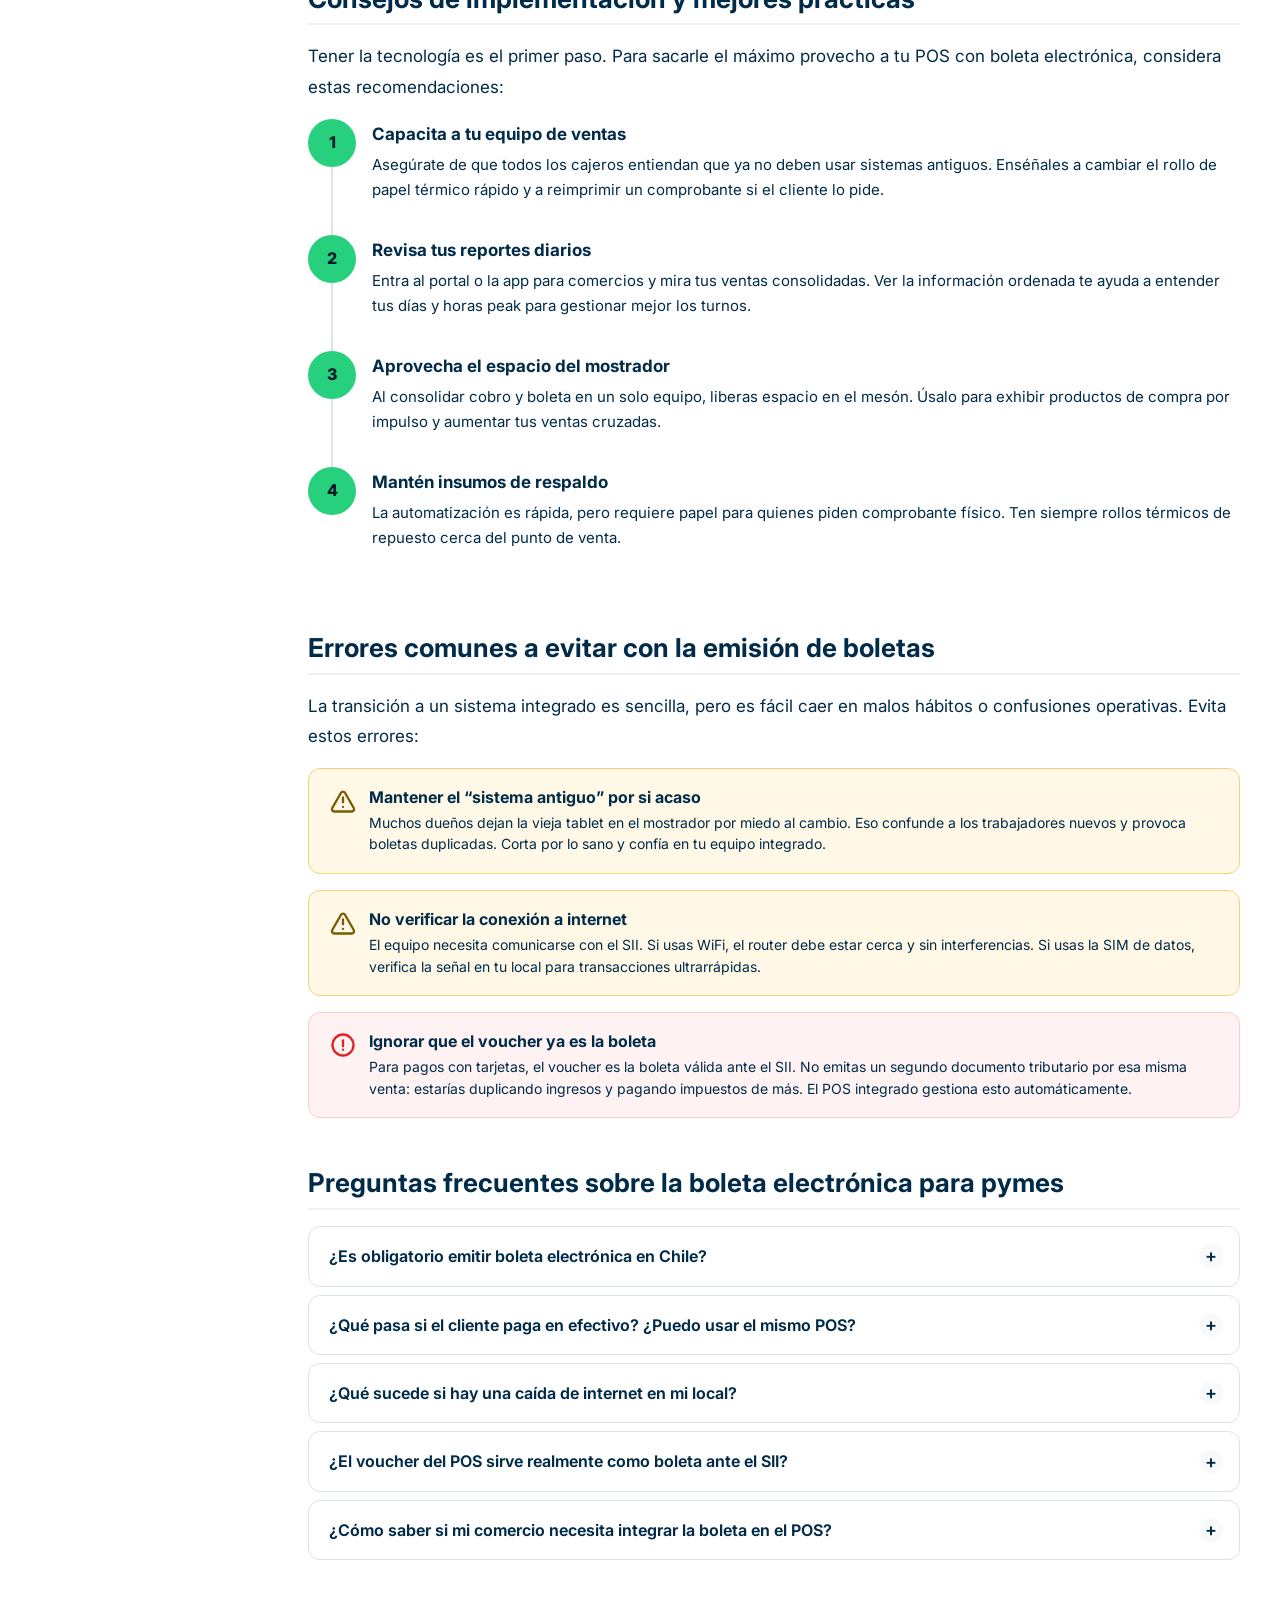
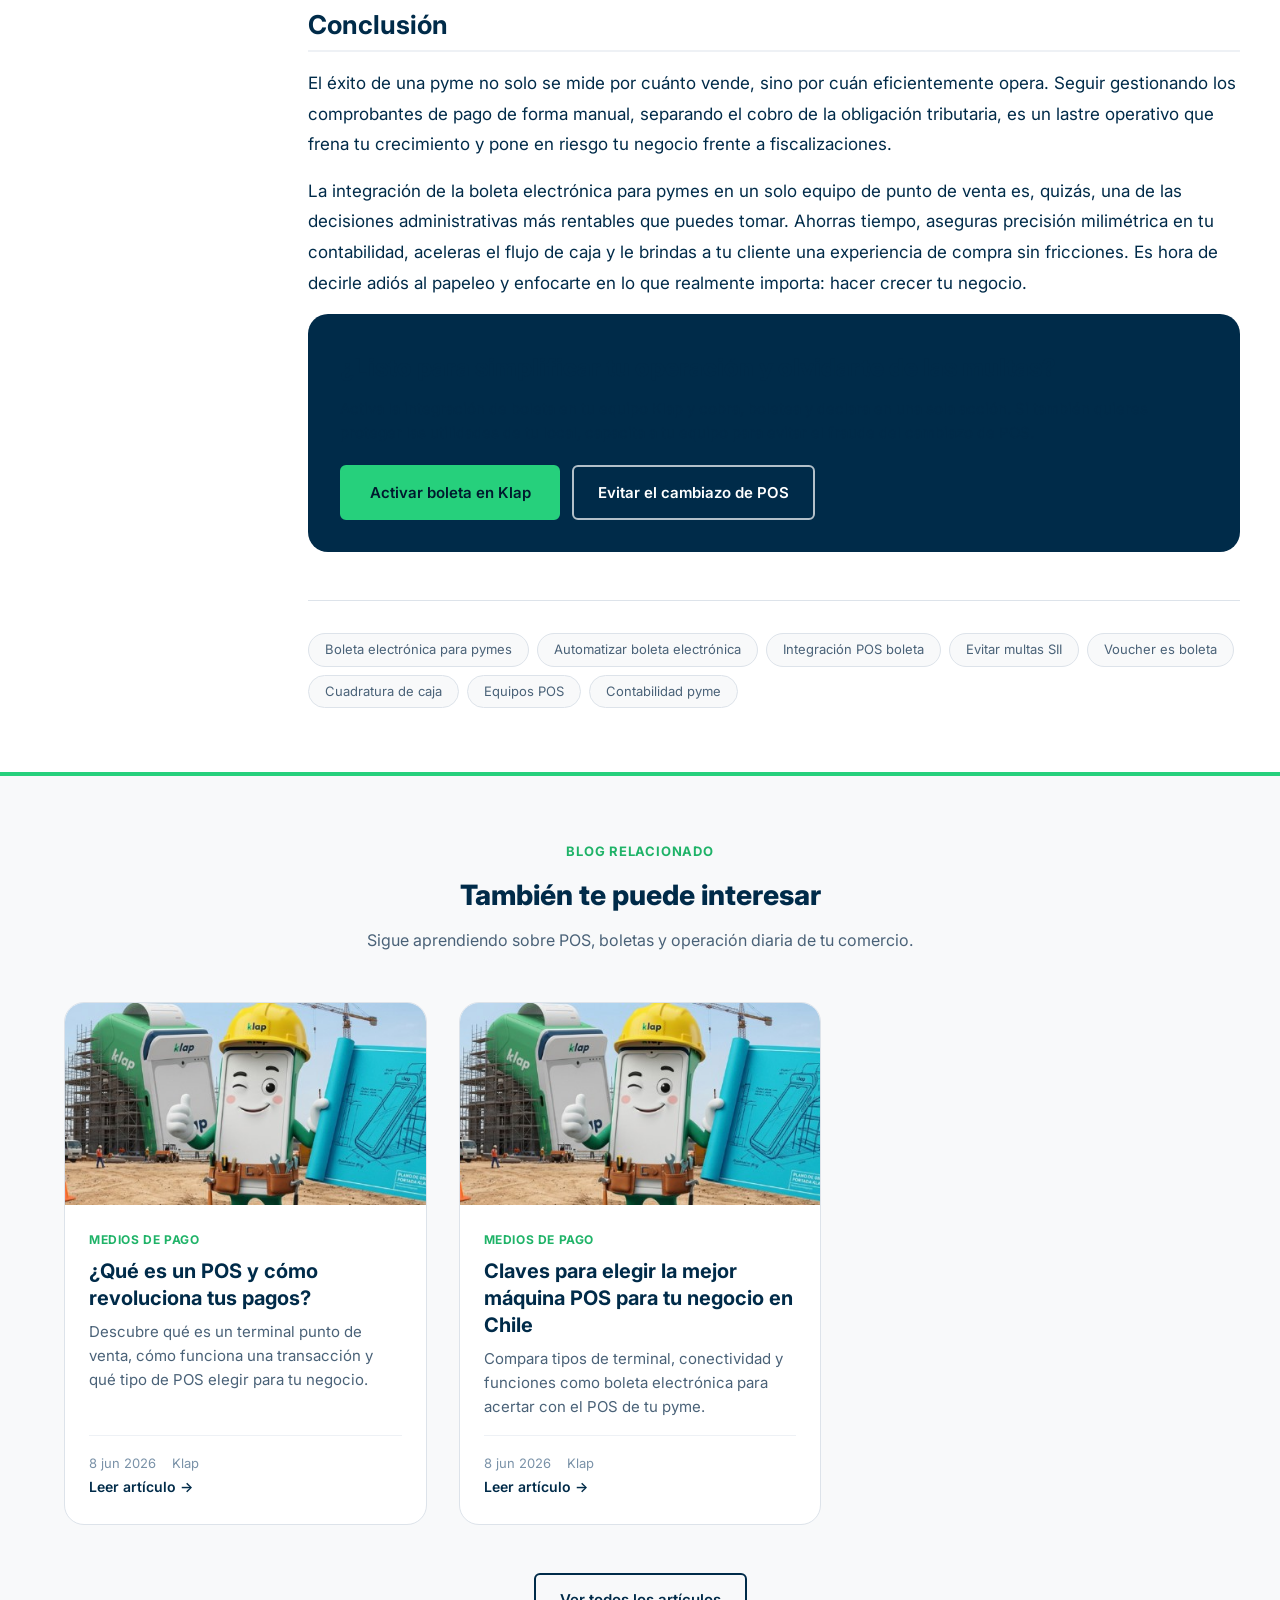
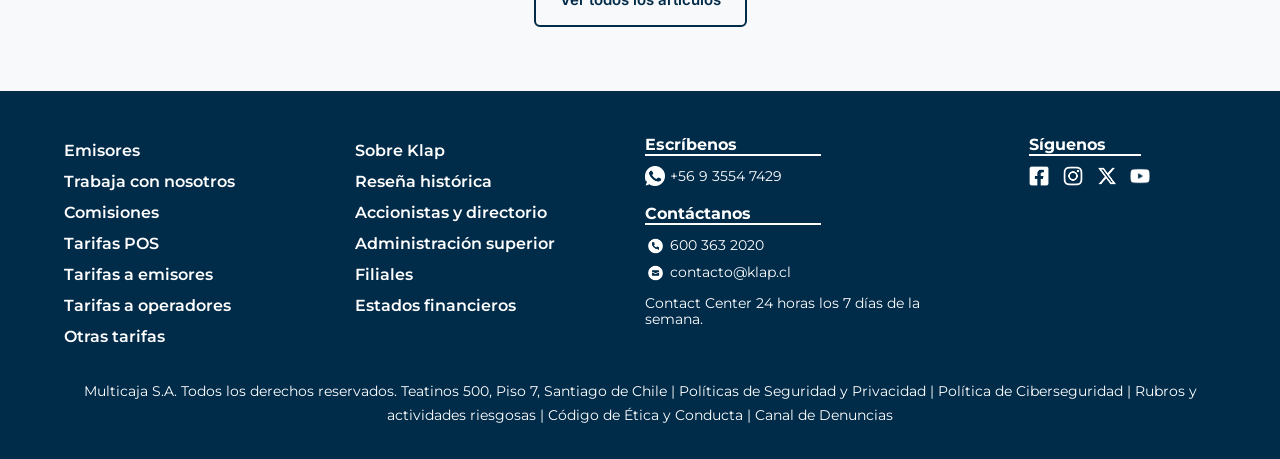
==== commit b2cfdfda: "Actualizar imágenes de portada en múltiples entradas del blog y en el archivo index.html, mejorando " ====
--- a/posts/boleta-electronica-pymes-automatizar-pos-sii.html
+++ b/posts/boleta-electronica-pymes-automatizar-pos-sii.html
@@ -13,7 +13,7 @@
   <meta property="og:title" content="Boleta electrónica para pymes: Automatiza tu POS y evita multas">
   <meta property="og:description" content="Descubre cómo integrar la boleta electrónica para pymes en tu POS. Ahorra horas de gestión, elimina errores de tipeo y cumple con el SII automáticamente.">
   <meta property="og:url" content="https://www.klap.cl/blog-klap/-/blogs/boleta-electronica-pymes-automatizar-pos-sii">
-  <meta property="og:image" content="assets/images/brand/portada-placeholder.jpg">
+  <meta property="og:image" content="assets/images/posts/boleta-electronica-pymes-automatizar-pos-sii.jpg">
   <meta property="og:locale" content="es_CL">
   <meta property="article:published_time" content="2026-09-14">
   <meta property="article:author" content="Klap">
@@ -21,7 +21,7 @@
   <meta name="twitter:card" content="summary_large_image">
   <meta name="twitter:title" content="Boleta electrónica para pymes: Automatiza tu POS y evita multas">
   <meta name="twitter:description" content="Integra la boleta electrónica en tu POS, elimina el doble tipeo y cumple con el SII en cada venta.">
-  <meta name="twitter:image" content="assets/images/brand/portada-placeholder.jpg">
+  <meta name="twitter:image" content="assets/images/posts/boleta-electronica-pymes-automatizar-pos-sii.jpg">
 
   <link rel="preconnect" href="https://fonts.googleapis.com">
   <link rel="preconnect" href="https://fonts.gstatic.com" crossorigin>
@@ -36,7 +36,7 @@
     "@type": "Article",
     "headline": "Boleta electrónica para pymes: Automatiza tu negocio, despídete del papeleo y evita multas del SII",
     "description": "Descubre cómo integrar la boleta electrónica para pymes en tu POS. Ahorra horas de gestión, elimina errores de tipeo y cumple con el SII automáticamente.",
-    "image": "assets/images/brand/portada-placeholder.jpg",
+    "image": "assets/images/posts/boleta-electronica-pymes-automatizar-pos-sii.jpg",
     "datePublished": "2026-09-14",
     "dateModified": "2026-09-14",
     "author": { "@type": "Organization", "name": "Klap", "url": "https://www.klap.cl" },
@@ -110,8 +110,7 @@
   <header class="site-header" role="banner">
     <div class="container site-header__inner">
       <a href="../index.html" class="site-logo" aria-label="Klap — Inicio del blog">
-        <img
-          src="https://www.klap.cl/image/layout_set_logo?img_id=293212&t=1779856204840"
+        <img src="https://www.klap.cl/image/layout_set_logo?img_id=293212&t=1779856204840"
           alt="Klap"
           class="site-logo__img"
           width="110"
@@ -131,12 +130,10 @@
   <article itemscope itemtype="https://schema.org/Article">
     <header class="article-hero">
       <div class="article-hero__image" aria-hidden="true">
-        <img
-          class="placeholder-cover"
-          src="../assets/images/brand/portada-placeholder.jpg"
+        <img src="../assets/images/posts/boleta-electronica-pymes-automatizar-pos-sii.jpg"
           alt=""
-          width="1024"
-          height="249"
+          width="1920"
+          height="1080"
         >
       </div>
       <div class="container article-hero__overlay">
@@ -159,12 +156,10 @@
     </header>
 
     <div class="article-featured-image">
-      <img
-        class="placeholder-cover"
-        src="../assets/images/brand/portada-placeholder.jpg"
+      <img src="../assets/images/posts/boleta-electronica-pymes-automatizar-pos-sii.jpg"
         alt="Comerciante entregando boleta electrónica para pymes integrada en voucher de pago POS Klap"
-        width="1024"
-        height="249"
+        width="1920"
+        height="1080"
         loading="eager"
       >
     </div>
@@ -343,13 +338,12 @@
           <p>El proceso se vuelve invisible e instantáneo. Cuando digitas el monto a cobrar en el equipo y el cliente acerca su tarjeta o celular, el sistema se encarga del resto. Al aprobarse la transacción, el equipo imprime (o envía digitalmente) un único comprobante que hace las veces de voucher de pago y boleta electrónica con validez tributaria.</p>
 
           <figure class="prose-figure">
-            <img
-              class="placeholder-cover"
+            <img class="placeholder-cover"
               src="../assets/images/brand/portada-placeholder.jpg"
               alt="Pantalla de terminal POS Klap con sistema de emisión de boleta electrónica automática"
               width="1024"
               height="249"
-              loading="lazy"
+             
             >
             <figcaption>En un POS integrado, el cobro y la boleta ocurren en la misma pantalla: una sola acción, un solo documento.</figcaption>
           </figure>
@@ -400,8 +394,7 @@
           <div class="case-cards">
             <article class="case-card">
               <div class="case-card__media">
-                <img
-                  class="placeholder-cover"
+                <img class="placeholder-cover"
                   src="../assets/images/brand/portada-placeholder.jpg"
                   alt="Comerciante entregando boleta electrónica para pymes integrada en voucher de pago POS Klap"
                   width="1024"
@@ -418,8 +411,7 @@
             </article>
             <article class="case-card">
               <div class="case-card__media">
-                <img
-                  class="placeholder-cover"
+                <img class="placeholder-cover"
                   src="../assets/images/brand/portada-placeholder.jpg"
                   alt="Dueño de pyme revisando el portal de ventas con cuadratura de caja automática gracias a la boleta electrónica"
                   width="1024"
--- a/css/mobile.css
+++ b/css/mobile.css
@@ -107,7 +107,7 @@
     width: 100%;
     height: 100%;
     object-fit: cover;
-    object-position: left center;
+    object-position: right center;
   }
 
   .hero__content {
--- a/css/desktop.css
+++ b/css/desktop.css
@@ -61,6 +61,7 @@
     text-align: left;
     overflow: hidden;
     min-height: 280px;
+    aspect-ratio: 2560 / 730;
     display: flex;
     align-items: center;
   }
@@ -75,7 +76,7 @@
     width: 100%;
     height: 100%;
     object-fit: cover;
-    object-position: left center;
+    object-position: right center;
   }
 
   .hero__content {
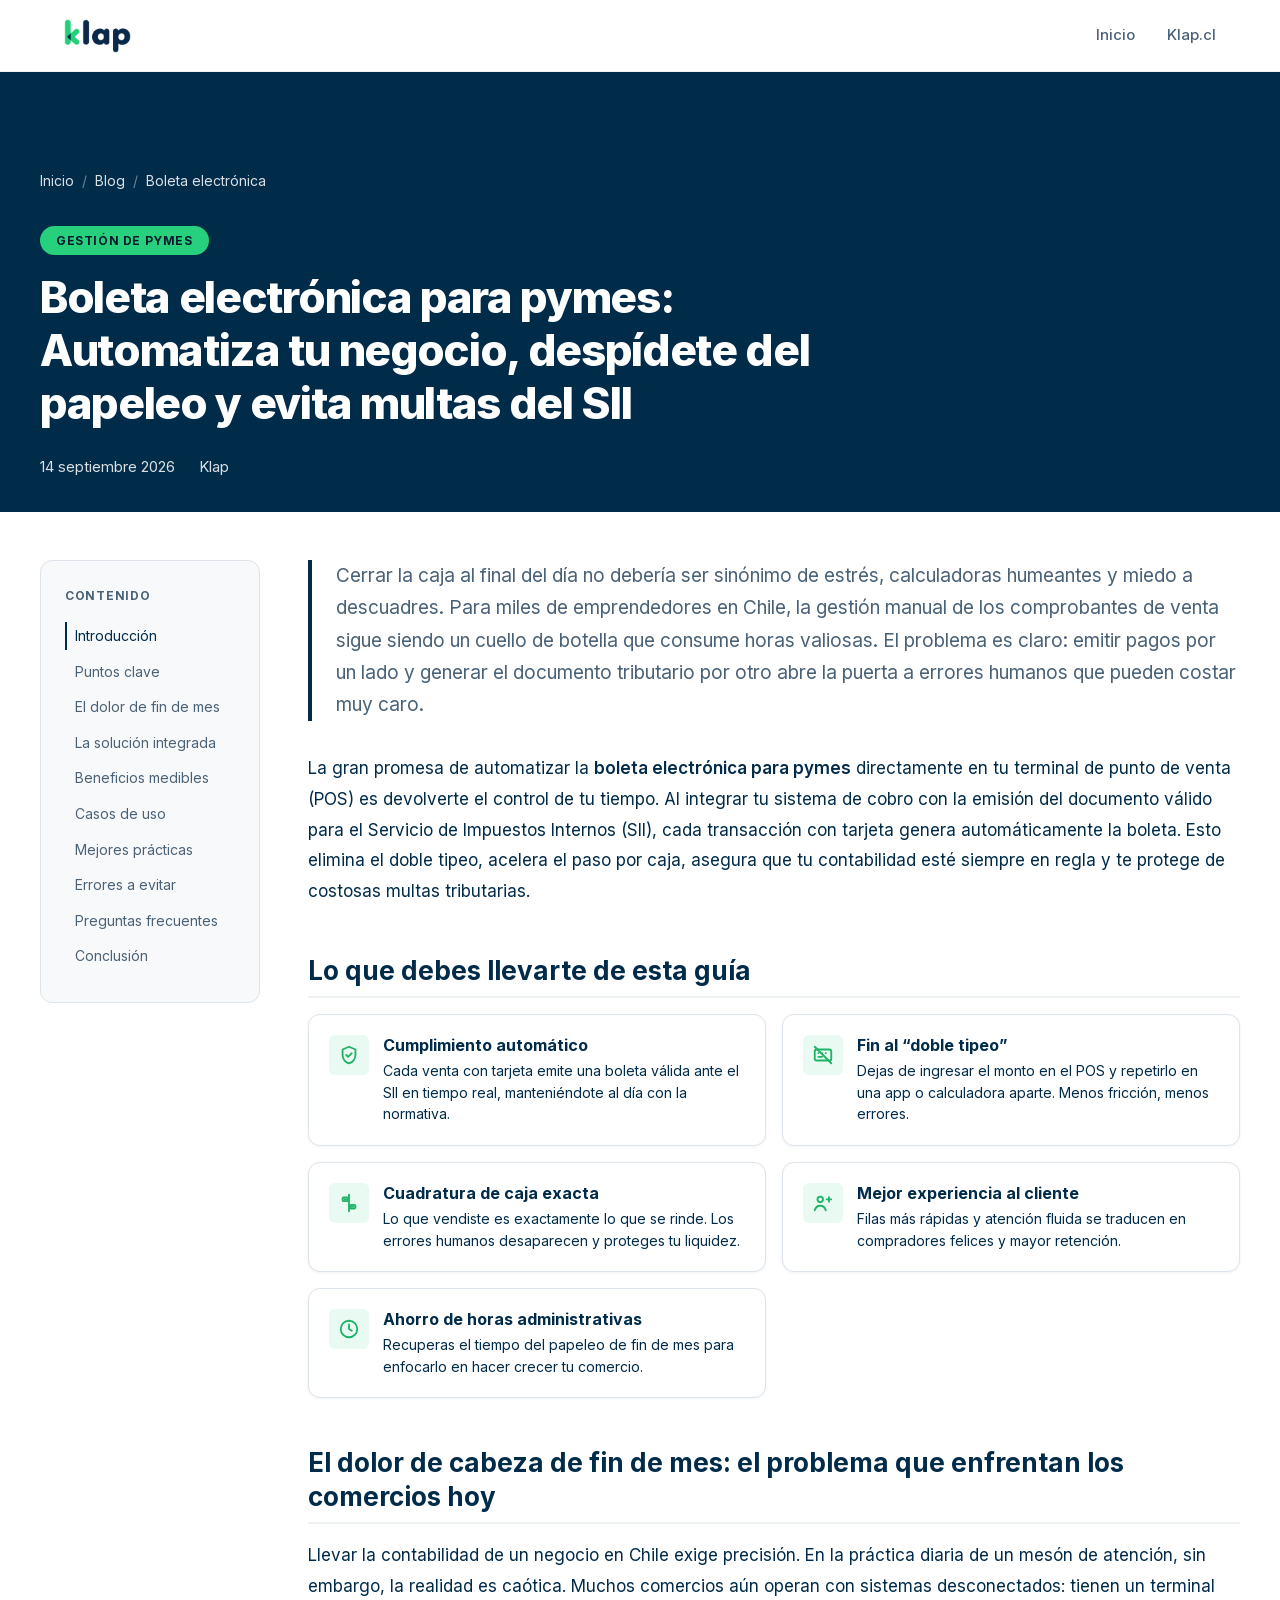
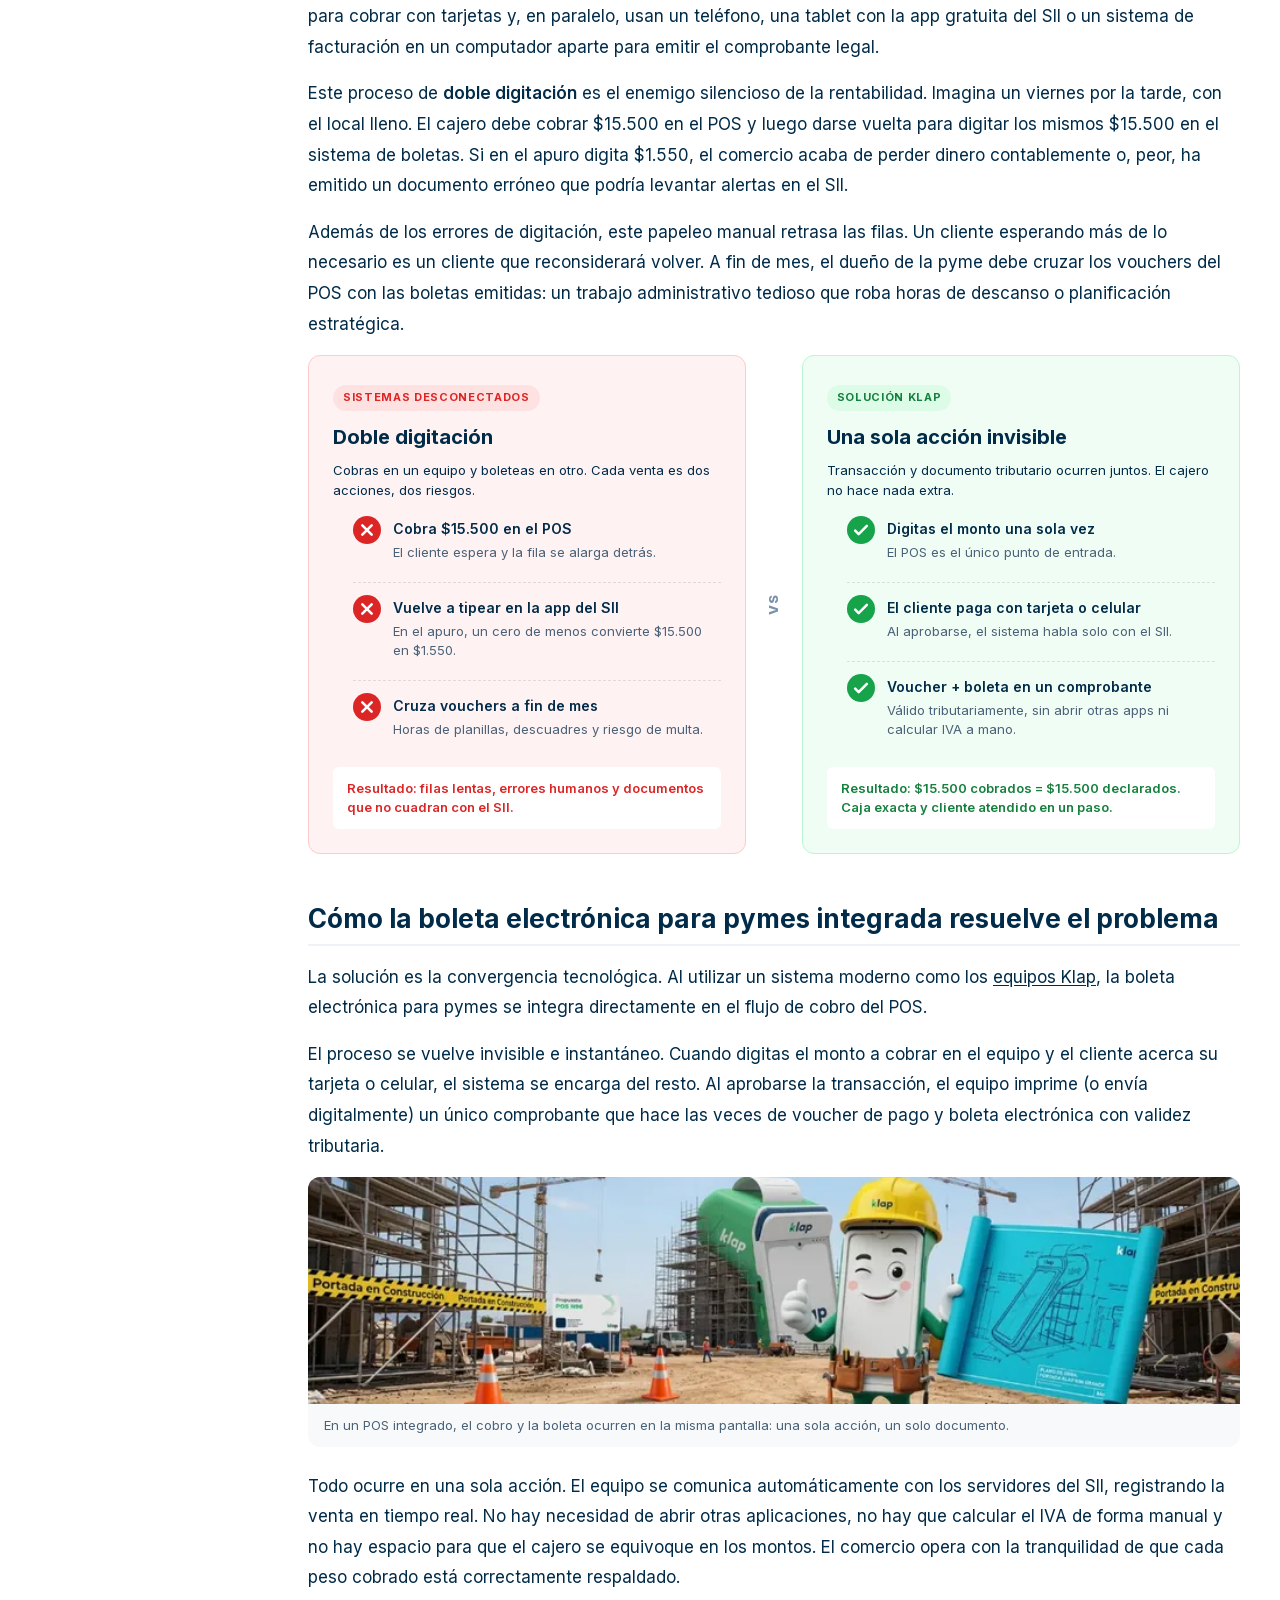
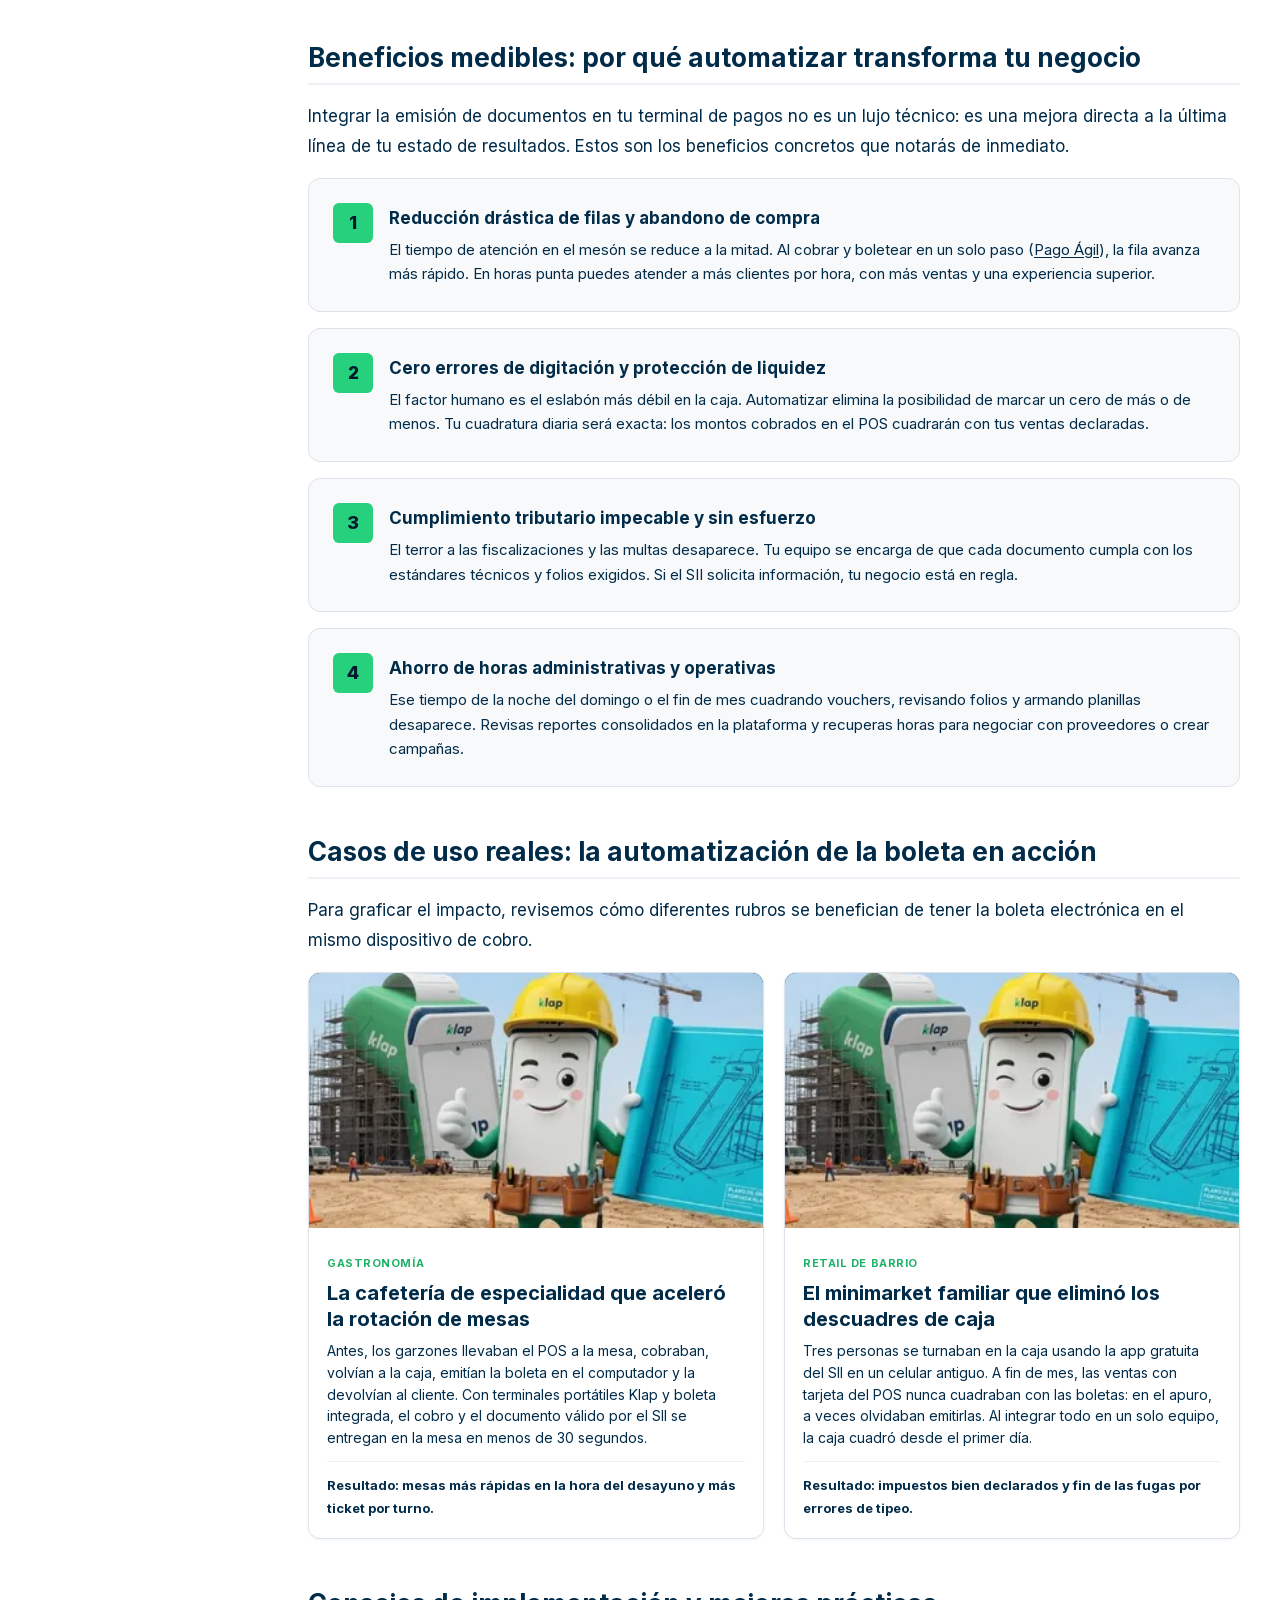
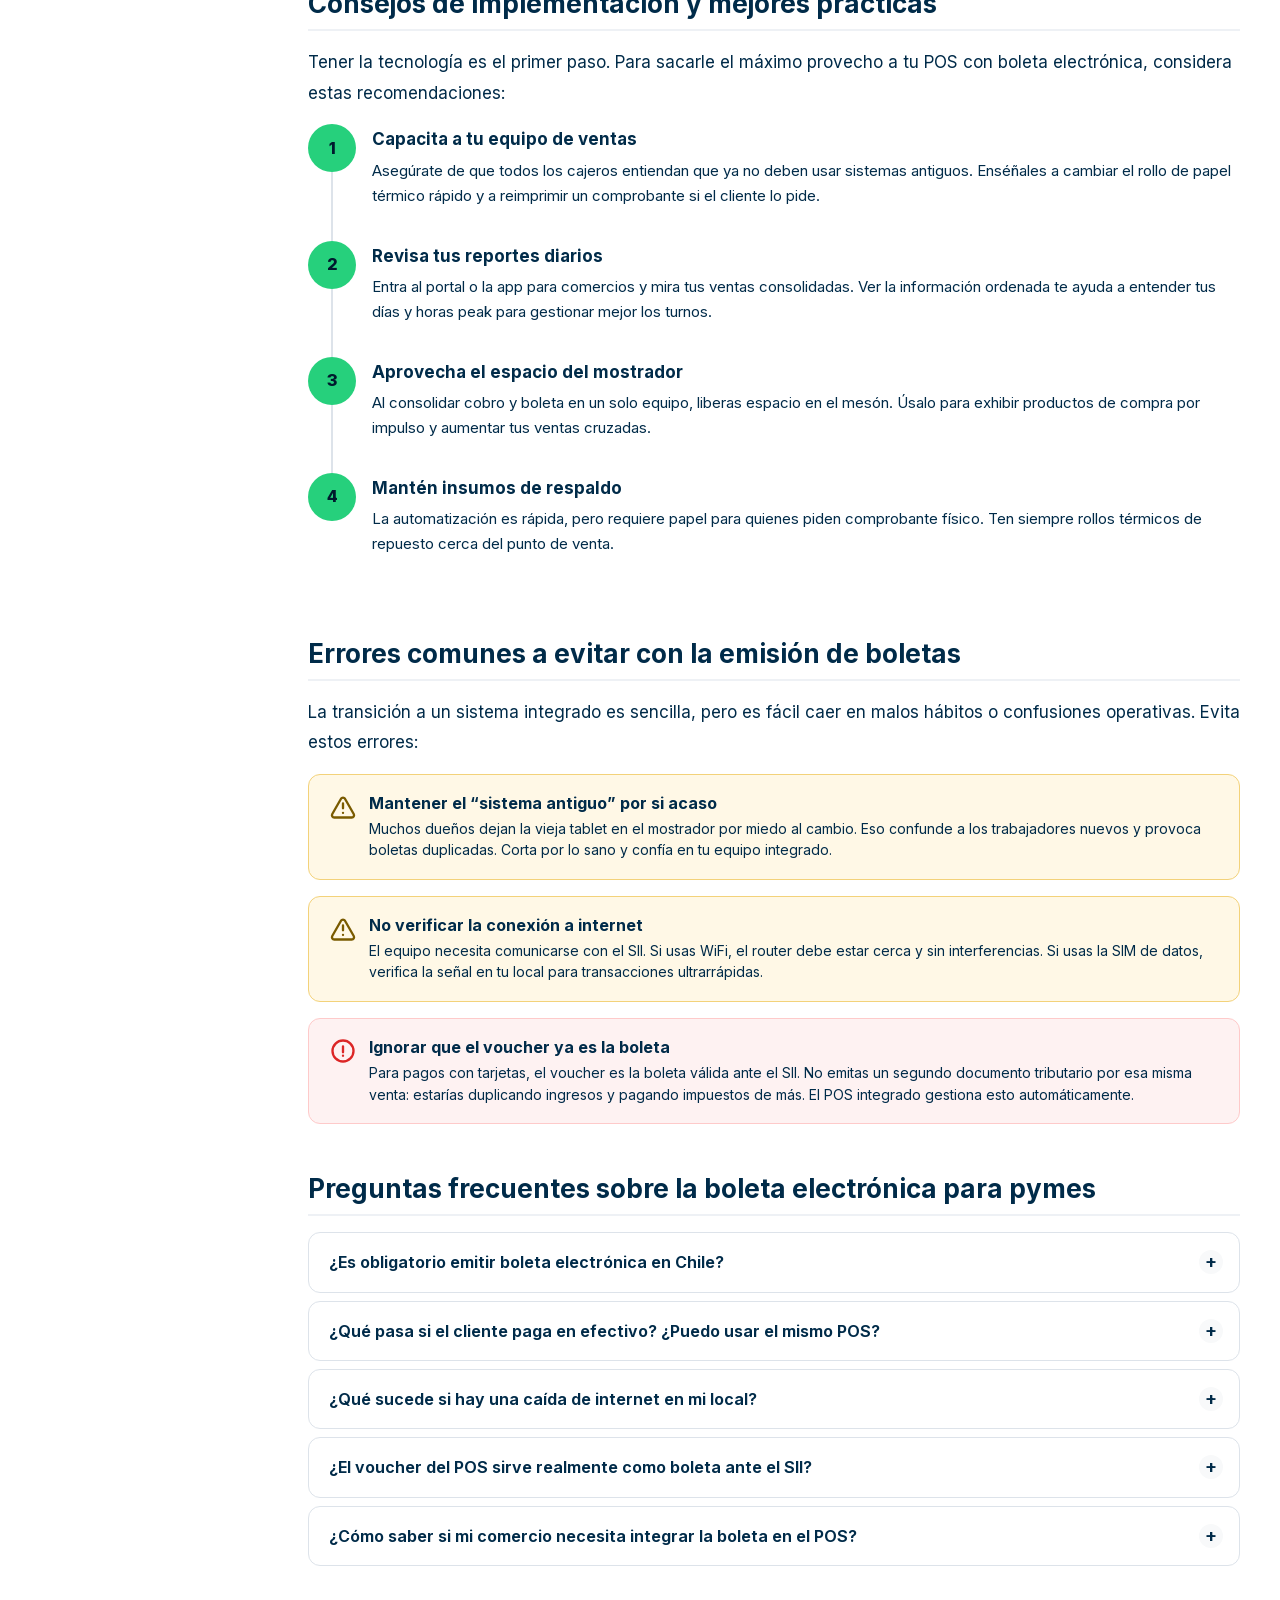
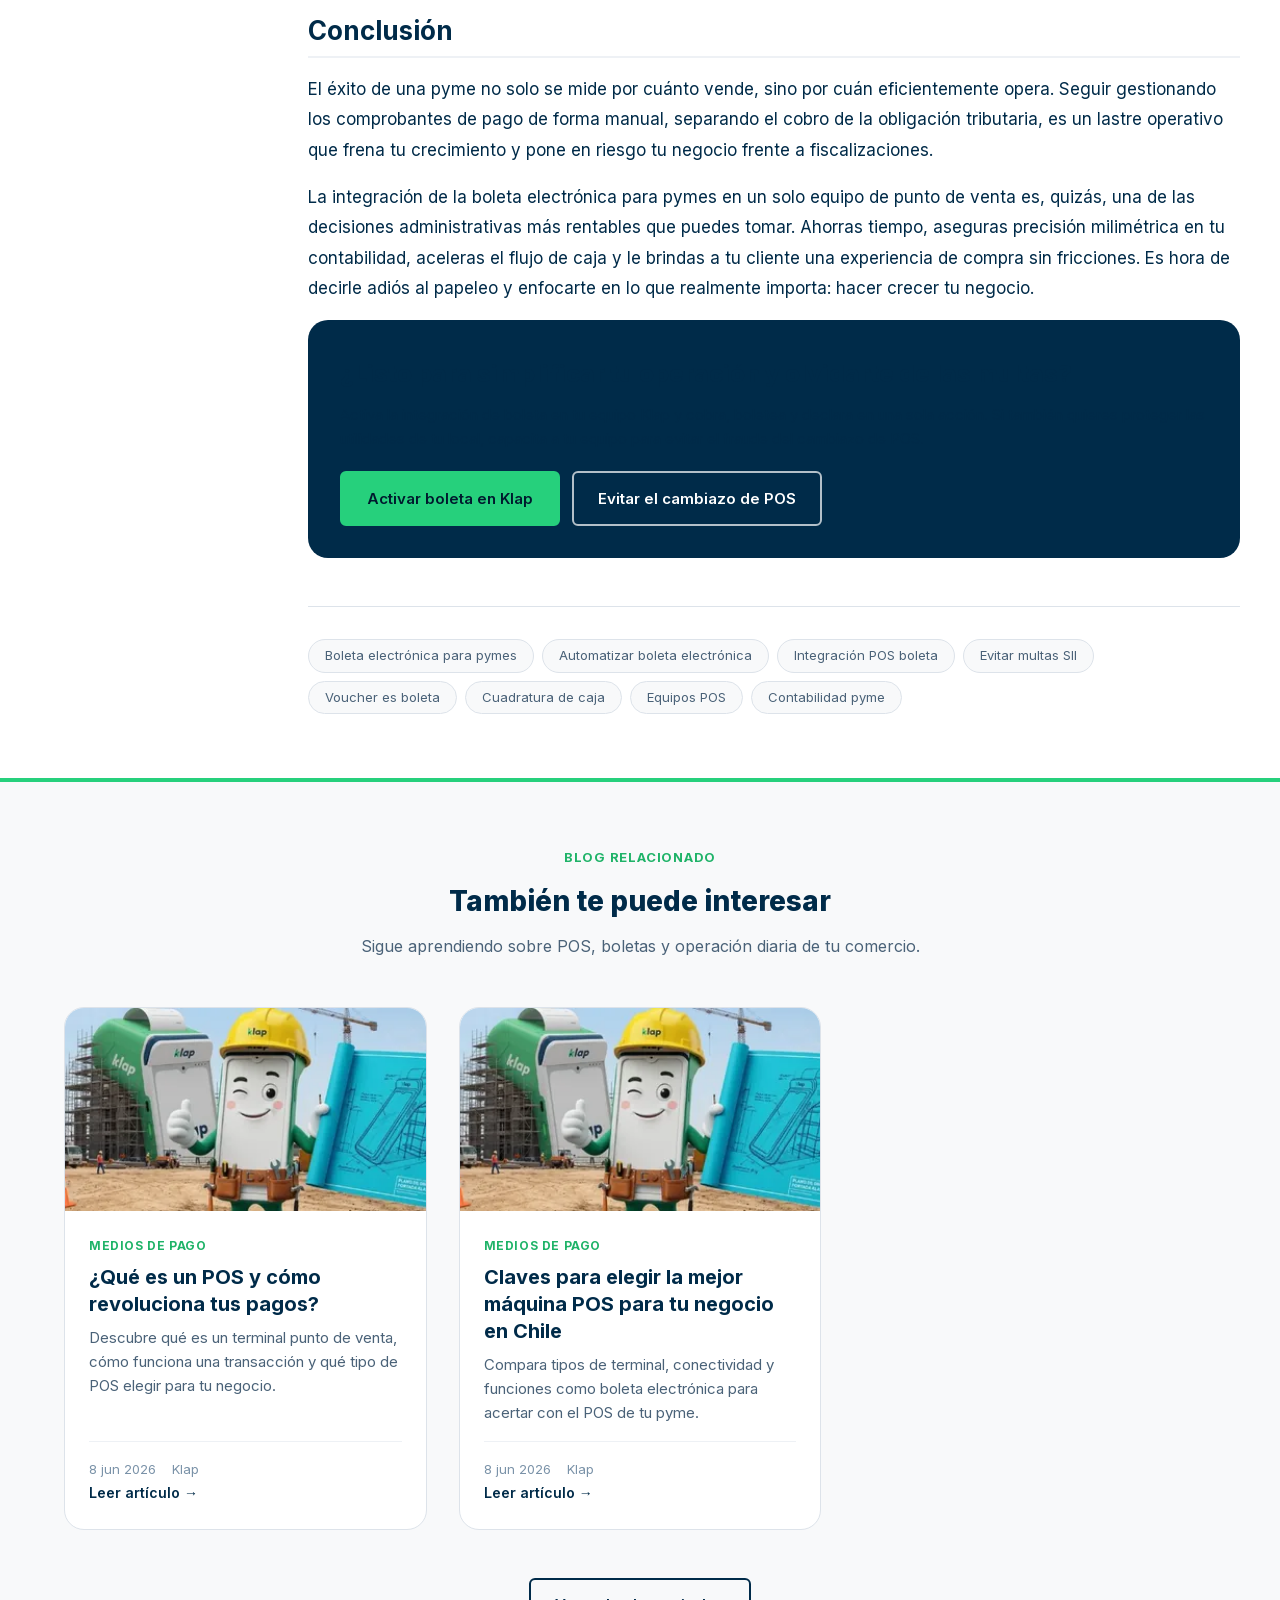
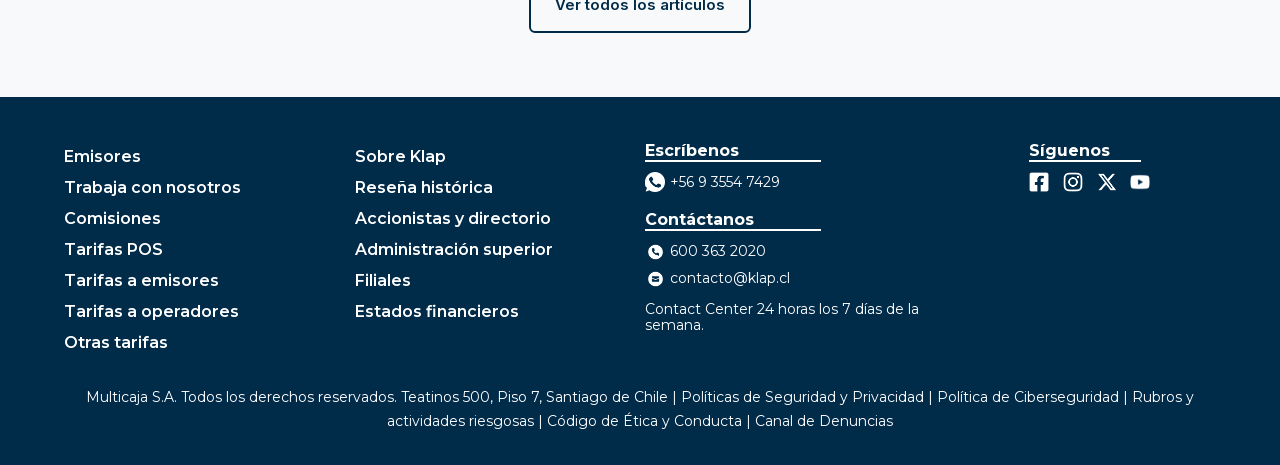
==== commit cd8e8dcd: "Actualizar versiones de archivos CSS a v29, optimizar imágenes en múltiples entradas del blog y en e" ====
--- a/posts/boleta-electronica-pymes-automatizar-pos-sii.html
+++ b/posts/boleta-electronica-pymes-automatizar-pos-sii.html
@@ -13,7 +13,7 @@
   <meta property="og:title" content="Boleta electrónica para pymes: Automatiza tu POS y evita multas">
   <meta property="og:description" content="Descubre cómo integrar la boleta electrónica para pymes en tu POS. Ahorra horas de gestión, elimina errores de tipeo y cumple con el SII automáticamente.">
   <meta property="og:url" content="https://www.klap.cl/blog-klap/-/blogs/boleta-electronica-pymes-automatizar-pos-sii">
-  <meta property="og:image" content="assets/images/posts/boleta-electronica-pymes-automatizar-pos-sii.jpg">
+  <meta property="og:image" content="assets/images/posts/boleta-electronica-pymes-automatizar-pos-sii-1200.webp">
   <meta property="og:locale" content="es_CL">
   <meta property="article:published_time" content="2026-09-14">
   <meta property="article:author" content="Klap">
@@ -21,14 +21,11 @@
   <meta name="twitter:card" content="summary_large_image">
   <meta name="twitter:title" content="Boleta electrónica para pymes: Automatiza tu POS y evita multas">
   <meta name="twitter:description" content="Integra la boleta electrónica en tu POS, elimina el doble tipeo y cumple con el SII en cada venta.">
-  <meta name="twitter:image" content="assets/images/posts/boleta-electronica-pymes-automatizar-pos-sii.jpg">
-
-  <link rel="preconnect" href="https://fonts.googleapis.com">
-  <link rel="preconnect" href="https://fonts.gstatic.com" crossorigin>
-  <link href="https://fonts.googleapis.com/css2?family=Inter:wght@400;500;600;700;800&family=Montserrat:wght@400;500;600;700;800;900&display=swap" rel="stylesheet">
-  <link rel="stylesheet" href="../css/base.css?v=26">
-  <link rel="stylesheet" href="../css/mobile.css?v=26">
-  <link rel="stylesheet" href="../css/desktop.css?v=26">
+  <meta name="twitter:image" content="assets/images/posts/boleta-electronica-pymes-automatizar-pos-sii-1200.webp">
+
+  <link rel="stylesheet" href="../css/base.css?v=29">
+  <link rel="stylesheet" href="../css/mobile.css?v=29" media="(max-width: 767px)">
+  <link rel="stylesheet" href="../css/desktop.css?v=29" media="(min-width: 768px)">
 
   <script type="application/ld+json">
   {
@@ -36,7 +33,7 @@
     "@type": "Article",
     "headline": "Boleta electrónica para pymes: Automatiza tu negocio, despídete del papeleo y evita multas del SII",
     "description": "Descubre cómo integrar la boleta electrónica para pymes en tu POS. Ahorra horas de gestión, elimina errores de tipeo y cumple con el SII automáticamente.",
-    "image": "assets/images/posts/boleta-electronica-pymes-automatizar-pos-sii.jpg",
+    "image": "assets/images/posts/boleta-electronica-pymes-automatizar-pos-sii-1200.webp",
     "datePublished": "2026-09-14",
     "dateModified": "2026-09-14",
     "author": { "@type": "Organization", "name": "Klap", "url": "https://www.klap.cl" },
@@ -110,12 +107,7 @@
   <header class="site-header" role="banner">
     <div class="container site-header__inner">
       <a href="../index.html" class="site-logo" aria-label="Klap — Inicio del blog">
-        <img src="https://www.klap.cl/image/layout_set_logo?img_id=293212&t=1779856204840"
-          alt="Klap"
-          class="site-logo__img"
-          width="110"
-          height="34"
-        >
+        <img src="../assets/images/brand/klap-logo.webp" alt="Klap" class="site-logo__img" width="200" height="102" decoding="async">
       </a>
       <button type="button" class="nav-toggle" aria-label="Abrir menú" aria-expanded="false" aria-controls="site-nav">
         <span></span><span></span><span></span>
@@ -130,11 +122,10 @@
   <article itemscope itemtype="https://schema.org/Article">
     <header class="article-hero">
       <div class="article-hero__image" aria-hidden="true">
-        <img src="../assets/images/posts/boleta-electronica-pymes-automatizar-pos-sii.jpg"
-          alt=""
-          width="1920"
-          height="1080"
-        >
+        <picture>
+            <source media="(min-width: 768px)" type="image/webp" srcset="../assets/images/posts/boleta-electronica-pymes-automatizar-pos-sii-1600.webp">
+            <img src="[data-uri]" alt="" width="1920" height="1080" decoding="async">
+          </picture>
       </div>
       <div class="container article-hero__overlay">
         <nav class="breadcrumb" aria-label="Ruta de navegación">
@@ -156,12 +147,10 @@
     </header>
 
     <div class="article-featured-image">
-      <img src="../assets/images/posts/boleta-electronica-pymes-automatizar-pos-sii.jpg"
-        alt="Comerciante entregando boleta electrónica para pymes integrada en voucher de pago POS Klap"
-        width="1920"
-        height="1080"
-        loading="eager"
-      >
+      <picture>
+      <source media="(max-width: 767px)" type="image/webp" srcset="../assets/images/posts/boleta-electronica-pymes-automatizar-pos-sii-800.webp">
+      <img src="[data-uri]" alt="Comerciante entregando boleta electrónica para pymes integrada en voucher de pago POS Klap" width="1920" height="1080" fetchpriority="high" decoding="async">
+    </picture>
     </div>
 
     <div class="container article-layout">
@@ -338,13 +327,7 @@
           <p>El proceso se vuelve invisible e instantáneo. Cuando digitas el monto a cobrar en el equipo y el cliente acerca su tarjeta o celular, el sistema se encarga del resto. Al aprobarse la transacción, el equipo imprime (o envía digitalmente) un único comprobante que hace las veces de voucher de pago y boleta electrónica con validez tributaria.</p>
 
           <figure class="prose-figure">
-            <img class="placeholder-cover"
-              src="../assets/images/brand/portada-placeholder.jpg"
-              alt="Pantalla de terminal POS Klap con sistema de emisión de boleta electrónica automática"
-              width="1024"
-              height="249"
-             
-            >
+            <img src="../assets/images/brand/portada-placeholder-800.webp" srcset="../assets/images/brand/portada-placeholder-800.webp 800w, ../assets/images/brand/portada-placeholder-1024.webp 1024w" sizes="(max-width: 767px) calc(100vw - 48px), 760px" alt="Pantalla de terminal POS Klap con sistema de emisión de boleta electrónica automática" class="placeholder-cover" width="1024" height="249" loading="lazy" decoding="async">
             <figcaption>En un POS integrado, el cobro y la boleta ocurren en la misma pantalla: una sola acción, un solo documento.</figcaption>
           </figure>
 
@@ -394,13 +377,7 @@
           <div class="case-cards">
             <article class="case-card">
               <div class="case-card__media">
-                <img class="placeholder-cover"
-                  src="../assets/images/brand/portada-placeholder.jpg"
-                  alt="Comerciante entregando boleta electrónica para pymes integrada en voucher de pago POS Klap"
-                  width="1024"
-                  height="249"
-                  loading="lazy"
-                >
+                <img src="../assets/images/brand/portada-placeholder-800.webp" srcset="../assets/images/brand/portada-placeholder-800.webp 800w, ../assets/images/brand/portada-placeholder-1024.webp 1024w" sizes="(max-width: 767px) calc(100vw - 48px), 760px" alt="Comerciante entregando boleta electrónica para pymes integrada en voucher de pago POS Klap" class="placeholder-cover" width="1024" height="249" loading="lazy" decoding="async">
               </div>
               <div class="case-card__body">
                 <span class="case-card__label">Gastronomía</span>
@@ -411,13 +388,7 @@
             </article>
             <article class="case-card">
               <div class="case-card__media">
-                <img class="placeholder-cover"
-                  src="../assets/images/brand/portada-placeholder.jpg"
-                  alt="Dueño de pyme revisando el portal de ventas con cuadratura de caja automática gracias a la boleta electrónica"
-                  width="1024"
-                  height="249"
-                  loading="lazy"
-                >
+                <img src="../assets/images/brand/portada-placeholder-800.webp" srcset="../assets/images/brand/portada-placeholder-800.webp 800w, ../assets/images/brand/portada-placeholder-1024.webp 1024w" sizes="(max-width: 767px) calc(100vw - 48px), 760px" alt="Dueño de pyme revisando el portal de ventas con cuadratura de caja automática gracias a la boleta electrónica" class="placeholder-cover" width="1024" height="249" loading="lazy" decoding="async">
               </div>
               <div class="case-card__body">
                 <span class="case-card__label">Retail de barrio</span>
@@ -578,7 +549,7 @@
         <article class="post-card">
           <div class="post-card__image">
             <a href="que-es-un-pos.html" tabindex="-1" aria-hidden="true">
-              <img class="placeholder-cover" src="../assets/images/brand/portada-placeholder.jpg" alt="Qué es un POS y cómo revoluciona tus pagos" width="1024" height="249" loading="lazy">
+              <img src="../assets/images/brand/portada-placeholder-800.webp" srcset="../assets/images/brand/portada-placeholder-800.webp 800w, ../assets/images/brand/portada-placeholder-1024.webp 1024w" sizes="(max-width: 767px) calc(100vw - 48px), 380px" alt="Qué es un POS y cómo revoluciona tus pagos" class="placeholder-cover" width="1024" height="249" loading="lazy" decoding="async">
             </a>
           </div>
           <div class="post-card__body">
@@ -593,7 +564,7 @@
         <article class="post-card">
           <div class="post-card__image">
             <a href="elegir-mejor-maquina-pos.html" tabindex="-1" aria-hidden="true">
-              <img class="placeholder-cover" src="../assets/images/brand/portada-placeholder.jpg" alt="Claves para elegir la mejor máquina POS" width="1024" height="249" loading="lazy">
+              <img src="../assets/images/brand/portada-placeholder-800.webp" srcset="../assets/images/brand/portada-placeholder-800.webp 800w, ../assets/images/brand/portada-placeholder-1024.webp 1024w" sizes="(max-width: 767px) calc(100vw - 48px), 380px" alt="Claves para elegir la mejor máquina POS" class="placeholder-cover" width="1024" height="249" loading="lazy" decoding="async">
             </a>
           </div>
           <div class="post-card__body">
--- a/css/base.css
+++ b/css/base.css
@@ -1,3 +1,22 @@
+/* Self-hosted variable fonts, latin subset. One file per family. */
+@font-face {
+  font-family: 'Inter';
+  font-style: normal;
+  font-weight: 400 800;
+  font-display: swap;
+  src: url('../assets/fonts/inter-latin.woff2') format('woff2');
+  unicode-range: U+0000-00FF, U+0131, U+0152-0153, U+02BB-02BC, U+02C6, U+02DA, U+02DC, U+0304, U+0308, U+0329, U+2000-206F, U+20AC, U+2122, U+2191, U+2193, U+2212, U+2215, U+FEFF, U+FFFD;
+}
+
+@font-face {
+  font-family: 'Montserrat';
+  font-style: normal;
+  font-weight: 400 700;
+  font-display: swap;
+  src: url('../assets/fonts/montserrat-latin.woff2') format('woff2');
+  unicode-range: U+0000-00FF, U+0131, U+0152-0153, U+02BB-02BC, U+02C6, U+02DA, U+02DC, U+0304, U+0308, U+0329, U+2000-206F, U+20AC, U+2122, U+2191, U+2193, U+2212, U+2215, U+FEFF, U+FFFD;
+}
+
 /* =============================================
    Blog Klap — BASE (tokens, reset, utilidades)
    Cargado siempre. Sin reglas responsive.
@@ -59,6 +78,14 @@
 
 img { max-width: 100%; height: auto; display: block; }
 
+.article-hero__image picture,
+.article-featured-image picture {
+  display: block;
+  width: 100%;
+  height: 100%;
+}
+
+
 a {
   color: var(--color-primary);
   text-decoration: none;
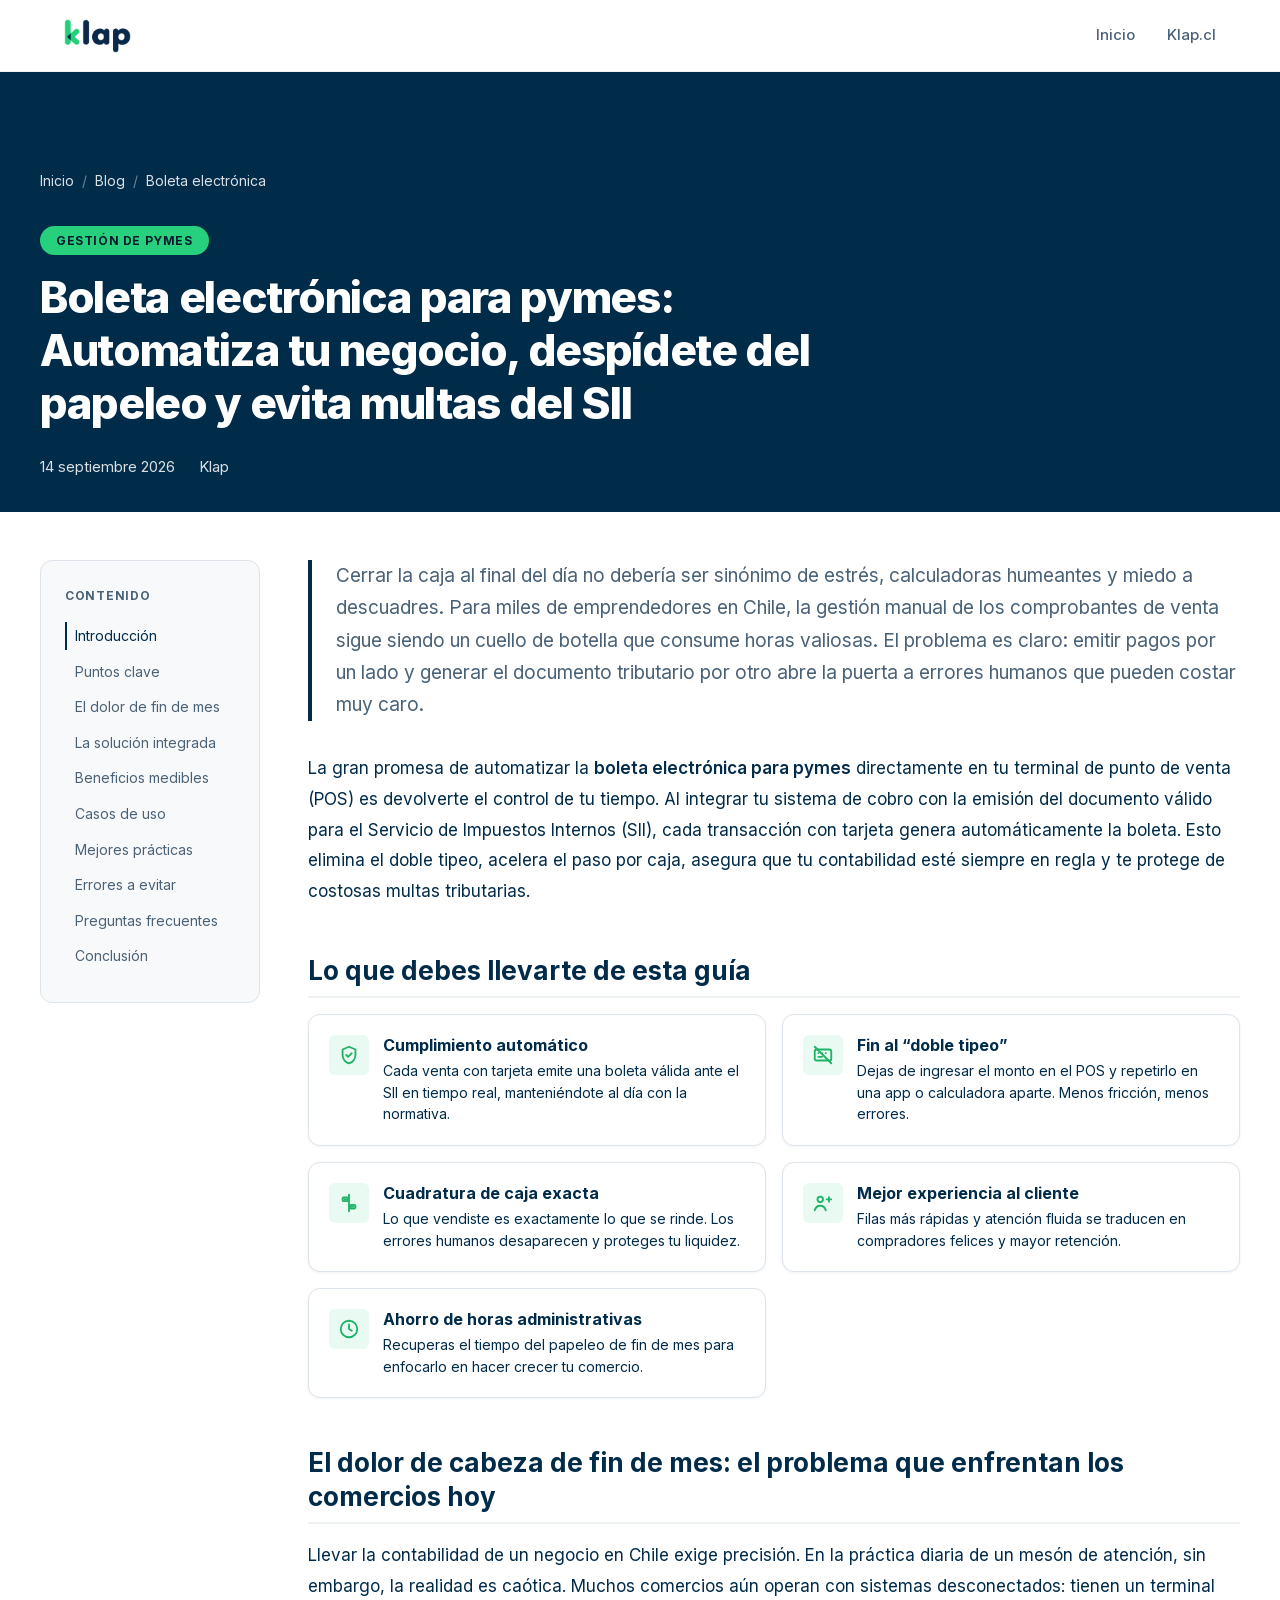
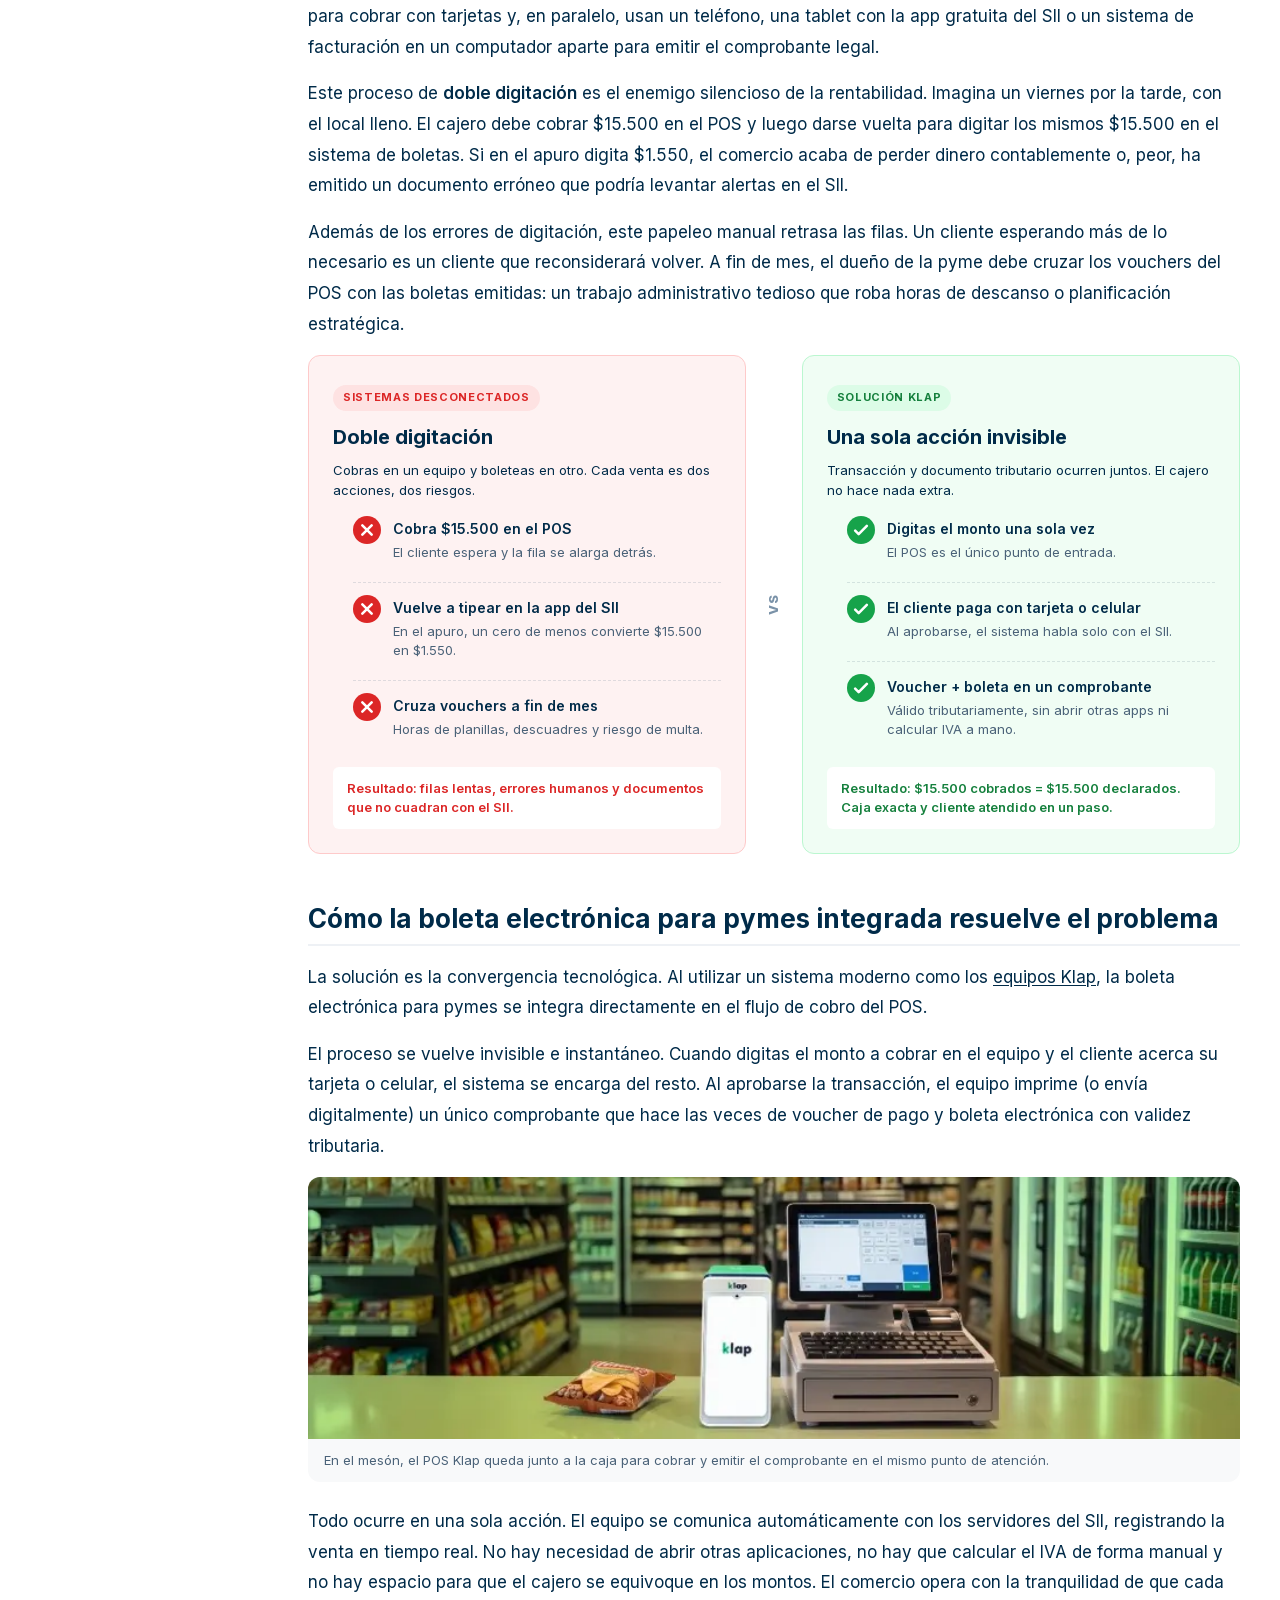
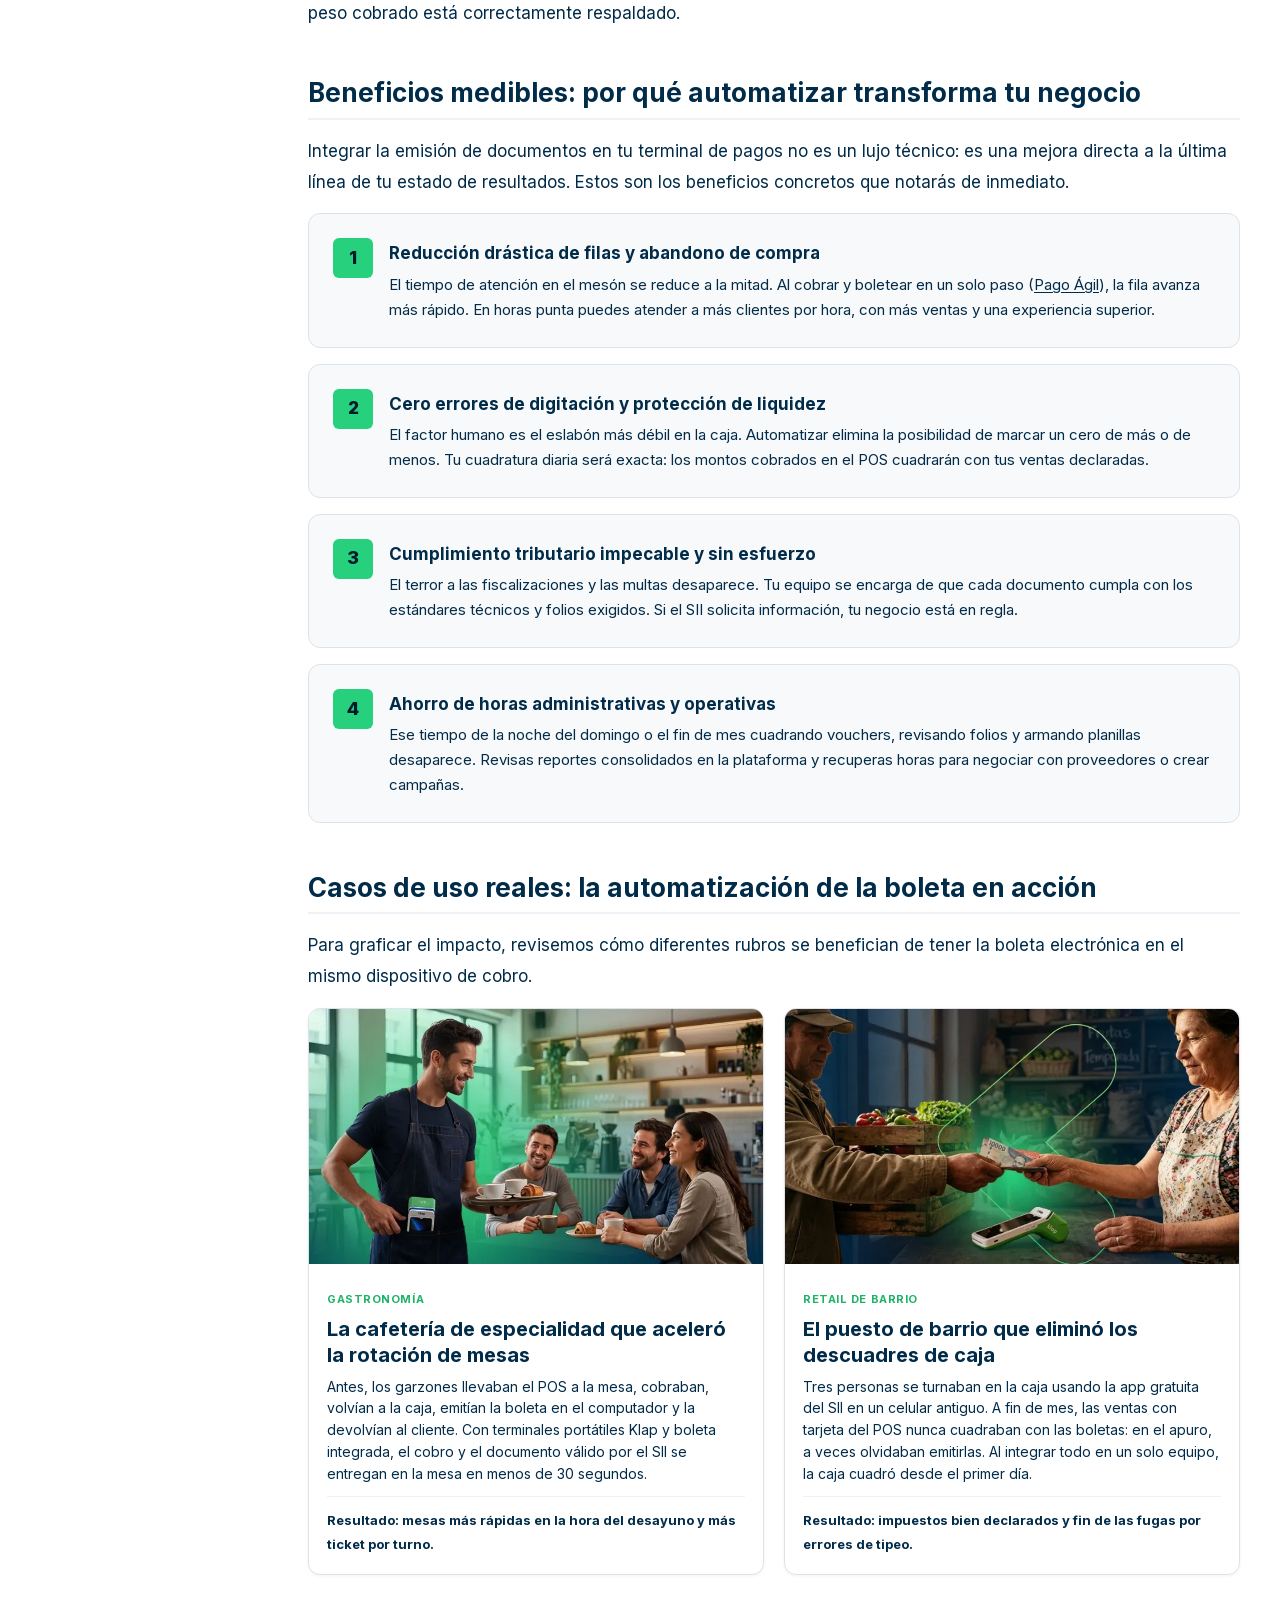
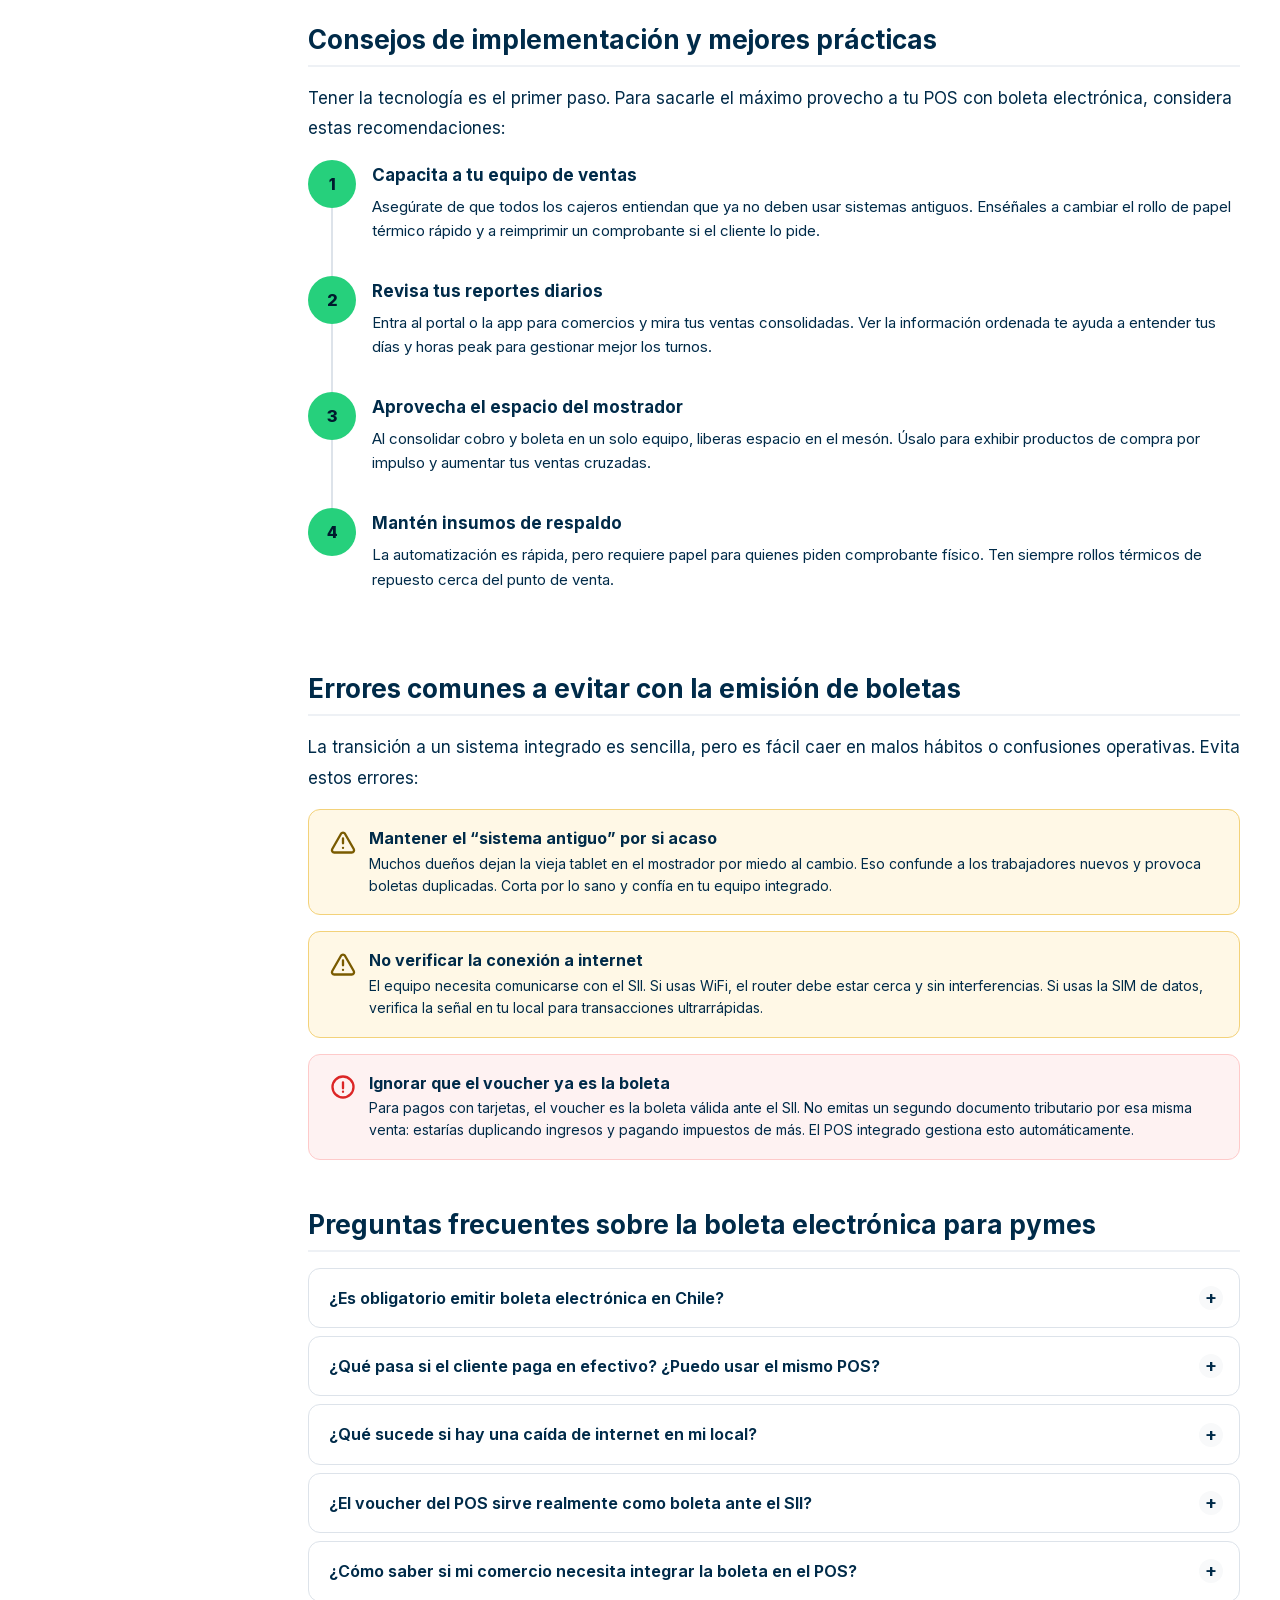
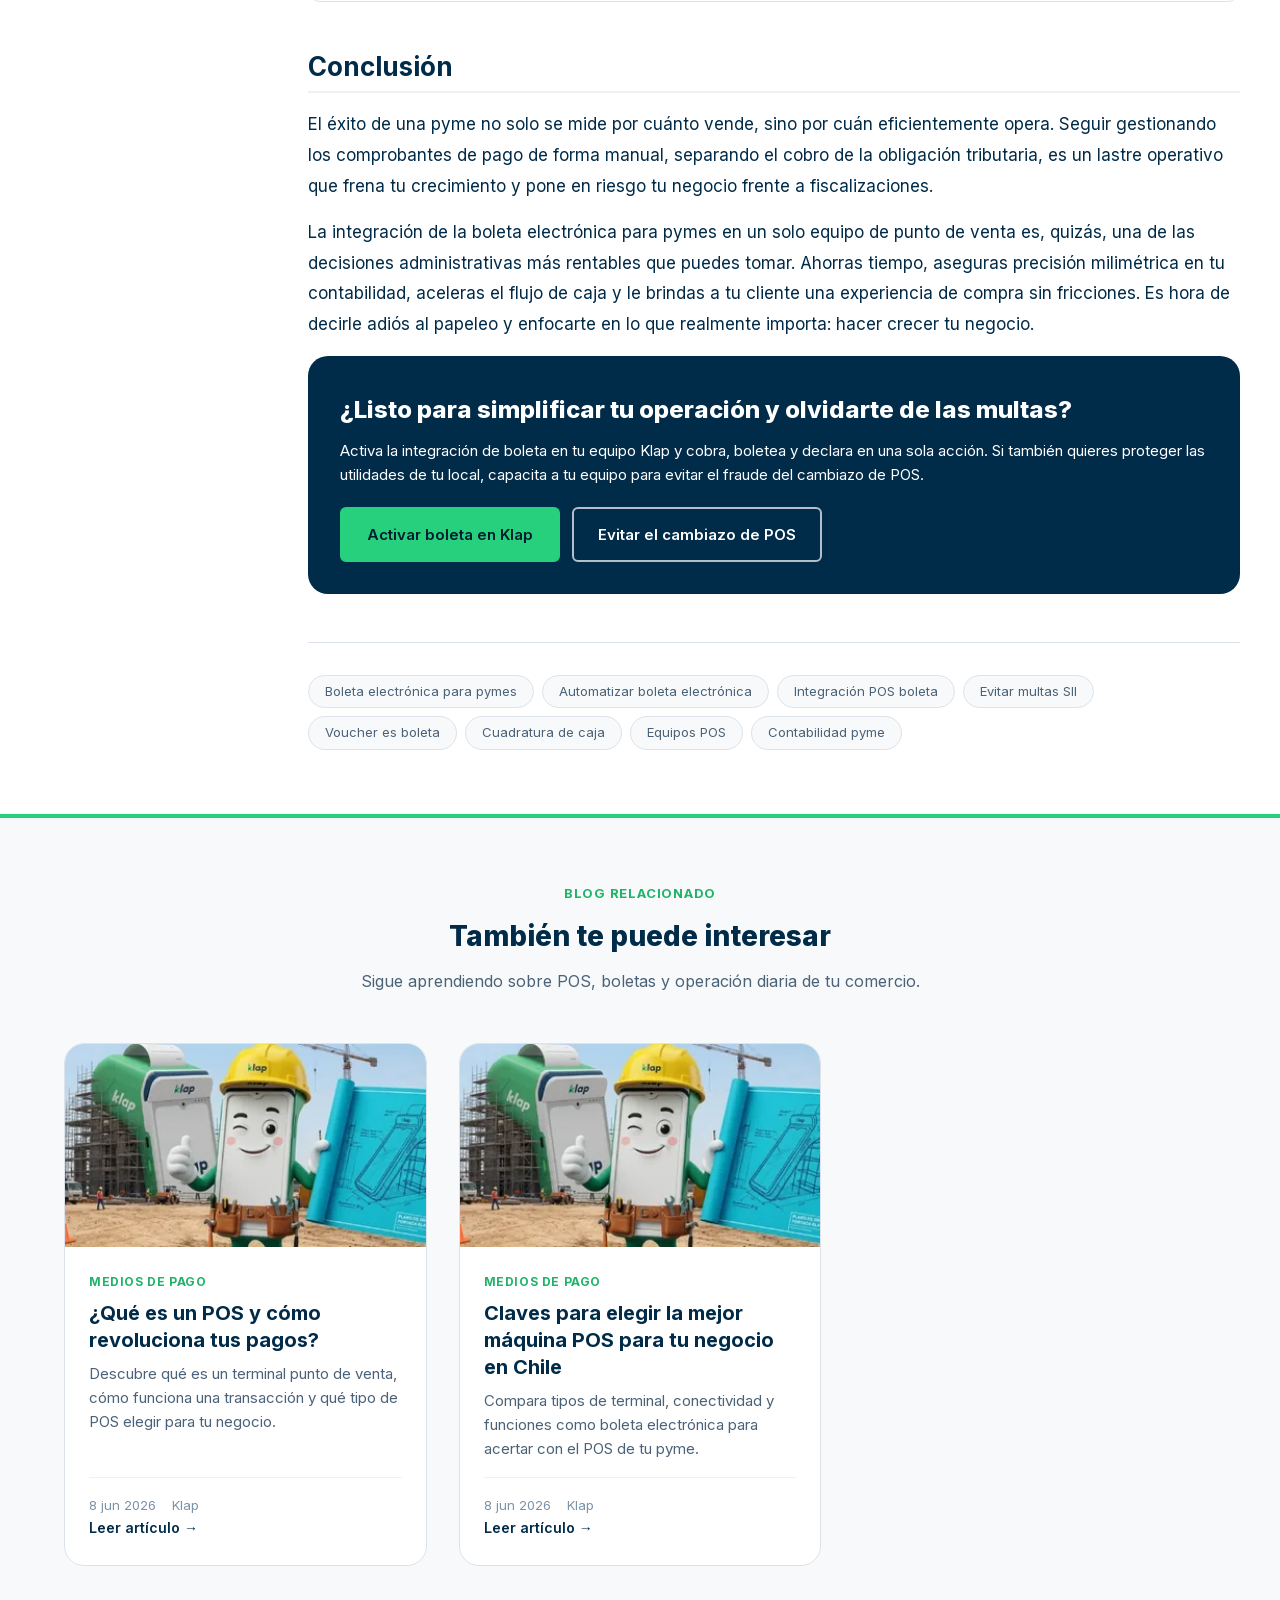
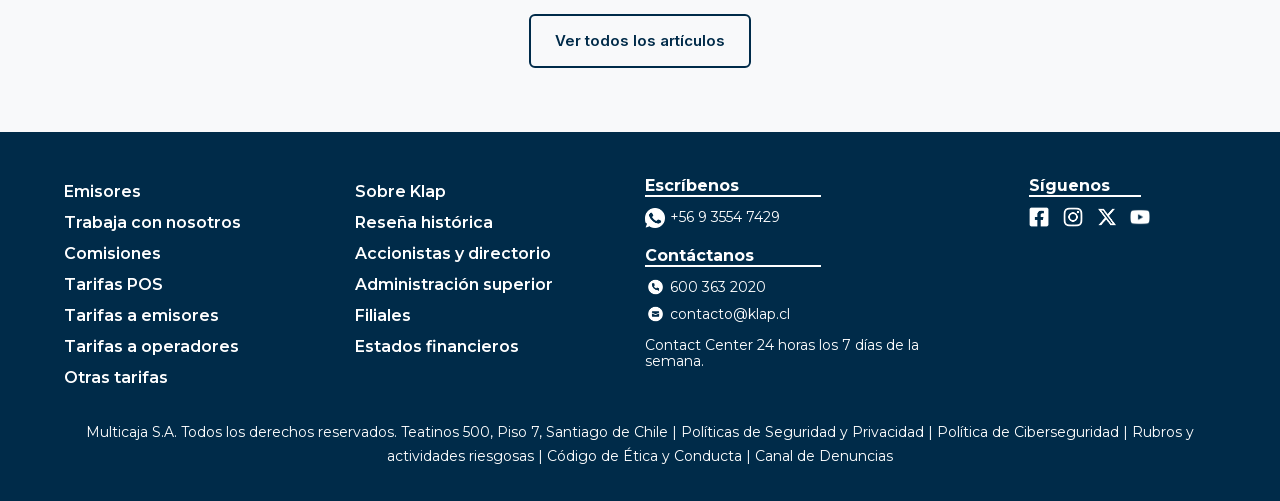
==== commit 96045ad4: "Actualizar versiones de archivos CSS a v31 en múltiples entradas del blog y en el archivo index.html" ====
--- a/posts/boleta-electronica-pymes-automatizar-pos-sii.html
+++ b/posts/boleta-electronica-pymes-automatizar-pos-sii.html
@@ -23,9 +23,9 @@
   <meta name="twitter:description" content="Integra la boleta electrónica en tu POS, elimina el doble tipeo y cumple con el SII en cada venta.">
   <meta name="twitter:image" content="assets/images/posts/boleta-electronica-pymes-automatizar-pos-sii-1200.webp">
 
-  <link rel="stylesheet" href="../css/base.css?v=29">
-  <link rel="stylesheet" href="../css/mobile.css?v=29" media="(max-width: 767px)">
-  <link rel="stylesheet" href="../css/desktop.css?v=29" media="(min-width: 768px)">
+  <link rel="stylesheet" href="../css/base.css?v=31">
+  <link rel="stylesheet" href="../css/mobile.css?v=31" media="(max-width: 767px)">
+  <link rel="stylesheet" href="../css/desktop.css?v=31" media="(min-width: 768px)">
 
   <script type="application/ld+json">
   {
@@ -326,9 +326,9 @@
 
           <p>El proceso se vuelve invisible e instantáneo. Cuando digitas el monto a cobrar en el equipo y el cliente acerca su tarjeta o celular, el sistema se encarga del resto. Al aprobarse la transacción, el equipo imprime (o envía digitalmente) un único comprobante que hace las veces de voucher de pago y boleta electrónica con validez tributaria.</p>
 
-          <figure class="prose-figure">
-            <img src="../assets/images/brand/portada-placeholder-800.webp" srcset="../assets/images/brand/portada-placeholder-800.webp 800w, ../assets/images/brand/portada-placeholder-1024.webp 1024w" sizes="(max-width: 767px) calc(100vw - 48px), 760px" alt="Pantalla de terminal POS Klap con sistema de emisión de boleta electrónica automática" class="placeholder-cover" width="1024" height="249" loading="lazy" decoding="async">
-            <figcaption>En un POS integrado, el cobro y la boleta ocurren en la misma pantalla: una sola acción, un solo documento.</figcaption>
+          <figure class="prose-figure prose-figure--banner">
+            <img src="../assets/images/posts/boleta-meson-minimarket-800.webp" srcset="../assets/images/posts/boleta-meson-minimarket-800.webp 800w, ../assets/images/posts/boleta-meson-minimarket-1024.webp 1024w" sizes="(max-width: 767px) calc(100vw - 48px), 760px" alt="Mesón de minimarket con un POS Klap junto a la caja registradora" width="1024" height="288" loading="lazy" decoding="async">
+            <figcaption>En el mesón, el POS Klap queda junto a la caja para cobrar y emitir el comprobante en el mismo punto de atención.</figcaption>
           </figure>
 
           <p>Todo ocurre en una sola acción. El equipo se comunica automáticamente con los servidores del SII, registrando la venta en tiempo real. No hay necesidad de abrir otras aplicaciones, no hay que calcular el IVA de forma manual y no hay espacio para que el cajero se equivoque en los montos. El comercio opera con la tranquilidad de que cada peso cobrado está correctamente respaldado.</p>
@@ -377,7 +377,7 @@
           <div class="case-cards">
             <article class="case-card">
               <div class="case-card__media">
-                <img src="../assets/images/brand/portada-placeholder-800.webp" srcset="../assets/images/brand/portada-placeholder-800.webp 800w, ../assets/images/brand/portada-placeholder-1024.webp 1024w" sizes="(max-width: 767px) calc(100vw - 48px), 760px" alt="Comerciante entregando boleta electrónica para pymes integrada en voucher de pago POS Klap" class="placeholder-cover" width="1024" height="249" loading="lazy" decoding="async">
+                <img src="../assets/images/posts/boleta-cafeteria-pos-800.webp" srcset="../assets/images/posts/boleta-cafeteria-pos-800.webp 800w, ../assets/images/posts/boleta-cafeteria-pos-1024.webp 1024w" sizes="(max-width: 767px) calc(100vw - 48px), 360px" alt="Garzón de cafetería con un POS Klap portátil, listo para cobrar en la mesa" width="1024" height="576" loading="lazy" decoding="async">
               </div>
               <div class="case-card__body">
                 <span class="case-card__label">Gastronomía</span>
@@ -388,11 +388,11 @@
             </article>
             <article class="case-card">
               <div class="case-card__media">
-                <img src="../assets/images/brand/portada-placeholder-800.webp" srcset="../assets/images/brand/portada-placeholder-800.webp 800w, ../assets/images/brand/portada-placeholder-1024.webp 1024w" sizes="(max-width: 767px) calc(100vw - 48px), 760px" alt="Dueño de pyme revisando el portal de ventas con cuadratura de caja automática gracias a la boleta electrónica" class="placeholder-cover" width="1024" height="249" loading="lazy" decoding="async">
+                <img src="../assets/images/posts/boleta-feria-efectivo-800.webp" srcset="../assets/images/posts/boleta-feria-efectivo-800.webp 800w, ../assets/images/posts/boleta-feria-efectivo-1024.webp 1024w" sizes="(max-width: 767px) calc(100vw - 48px), 360px" alt="Pago en efectivo en un puesto de frutas, con un POS Klap en el mesón" width="1024" height="576" loading="lazy" decoding="async">
               </div>
               <div class="case-card__body">
                 <span class="case-card__label">Retail de barrio</span>
-                <h3 class="case-card__title">El minimarket familiar que eliminó los descuadres de caja</h3>
+                <h3 class="case-card__title">El puesto de barrio que eliminó los descuadres de caja</h3>
                 <p class="case-card__text">Tres personas se turnaban en la caja usando la app gratuita del SII en un celular antiguo. A fin de mes, las ventas con tarjeta del POS nunca cuadraban con las boletas: en el apuro, a veces olvidaban emitirlas. Al integrar todo en un solo equipo, la caja cuadró desde el primer día.</p>
                 <p class="case-card__result">Resultado: impuestos bien declarados y fin de las fugas por errores de tipeo.</p>
               </div>
--- a/css/base.css
+++ b/css/base.css
@@ -624,8 +624,16 @@
 .article-cta__text {
   font-size: 0.9375rem;
   line-height: 1.6;
-  color: rgba(255, 255, 255, 0.82);
+  color: rgba(255, 255, 255, 0.92);
   margin-bottom: 1.25rem;
+}
+
+/* .prose p pinta el texto del mismo azul que el fondo del recuadro.
+   Esta regla gana por especificidad en las entradas actuales y en las futuras. */
+.prose .article-cta p,
+.prose .article-cta__title,
+.prose .article-cta__text {
+  color: #fff;
 }
 
 .article-cta__actions {
@@ -658,6 +666,10 @@
   height: auto;
   aspect-ratio: 1024 / 249;
   object-fit: cover;
+}
+
+.prose-figure--banner img {
+  aspect-ratio: 1024 / 288;
 }
 
 .prose-figure figcaption {
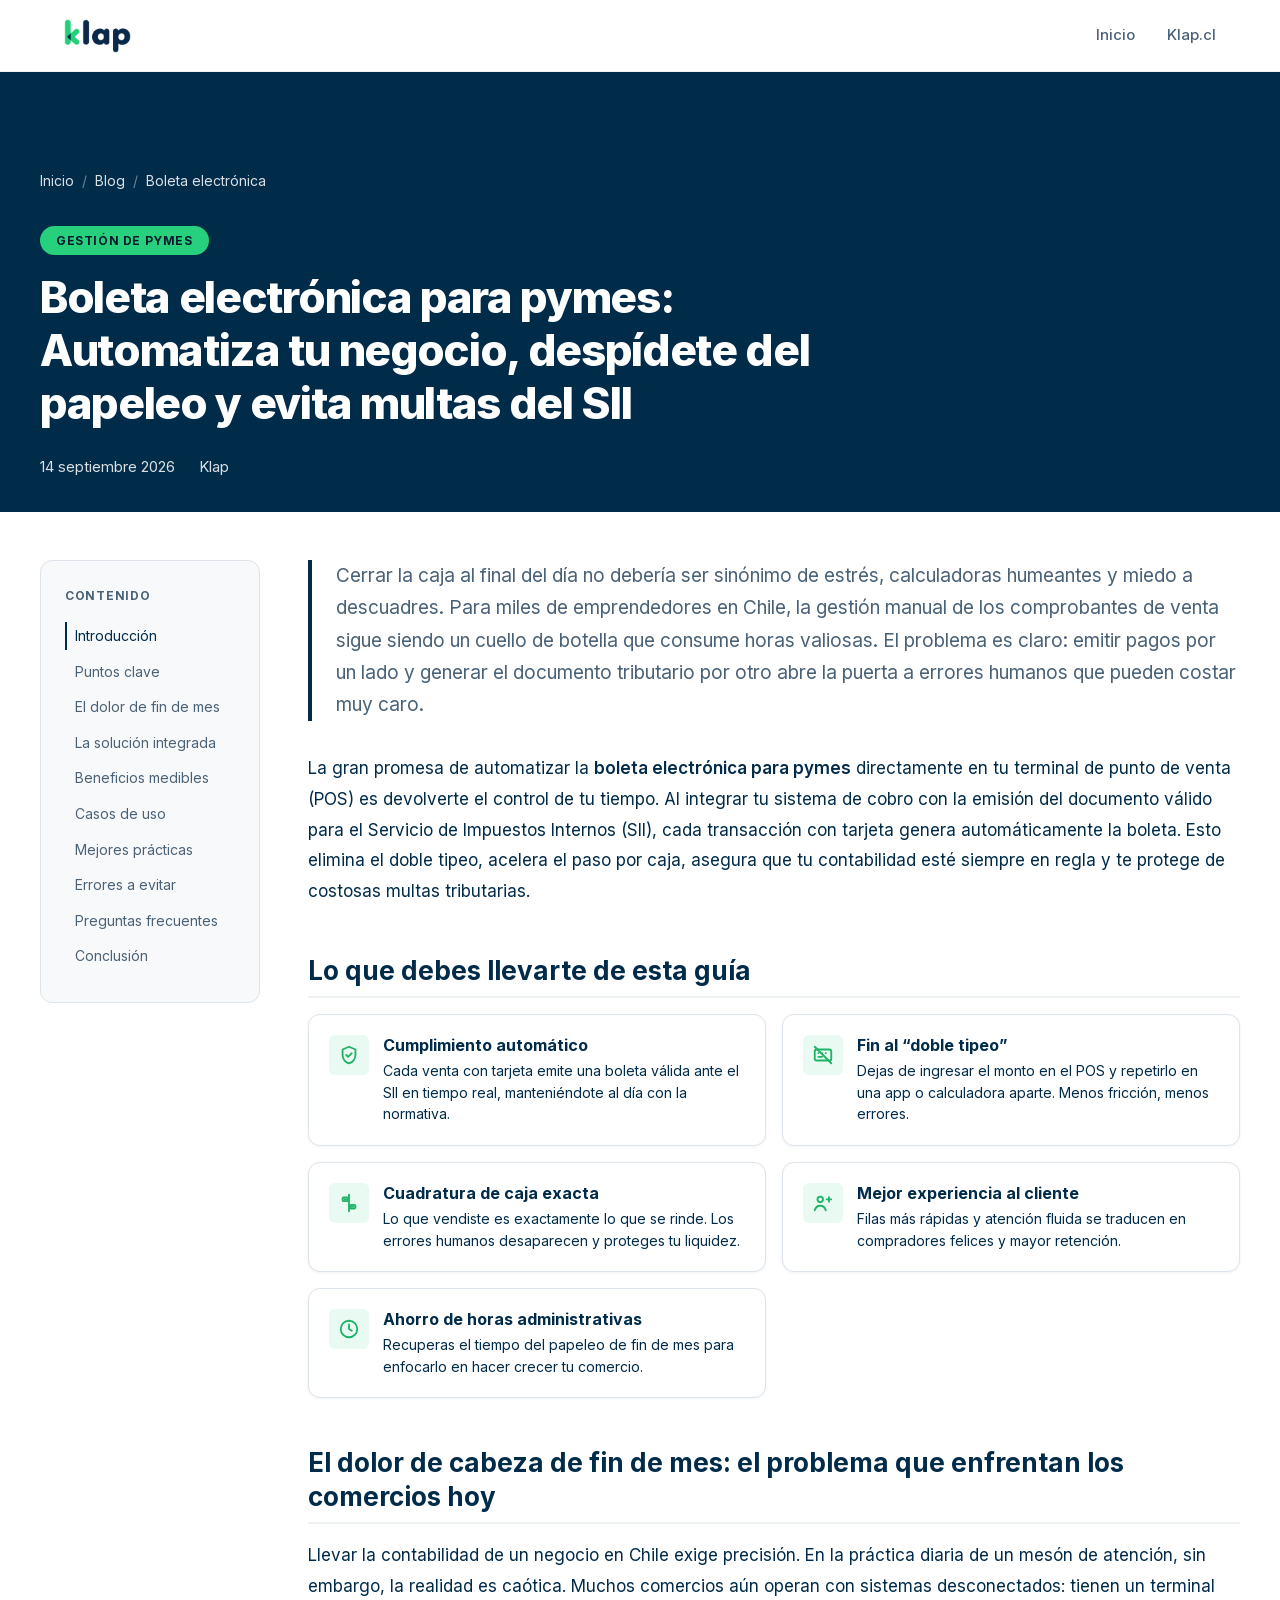
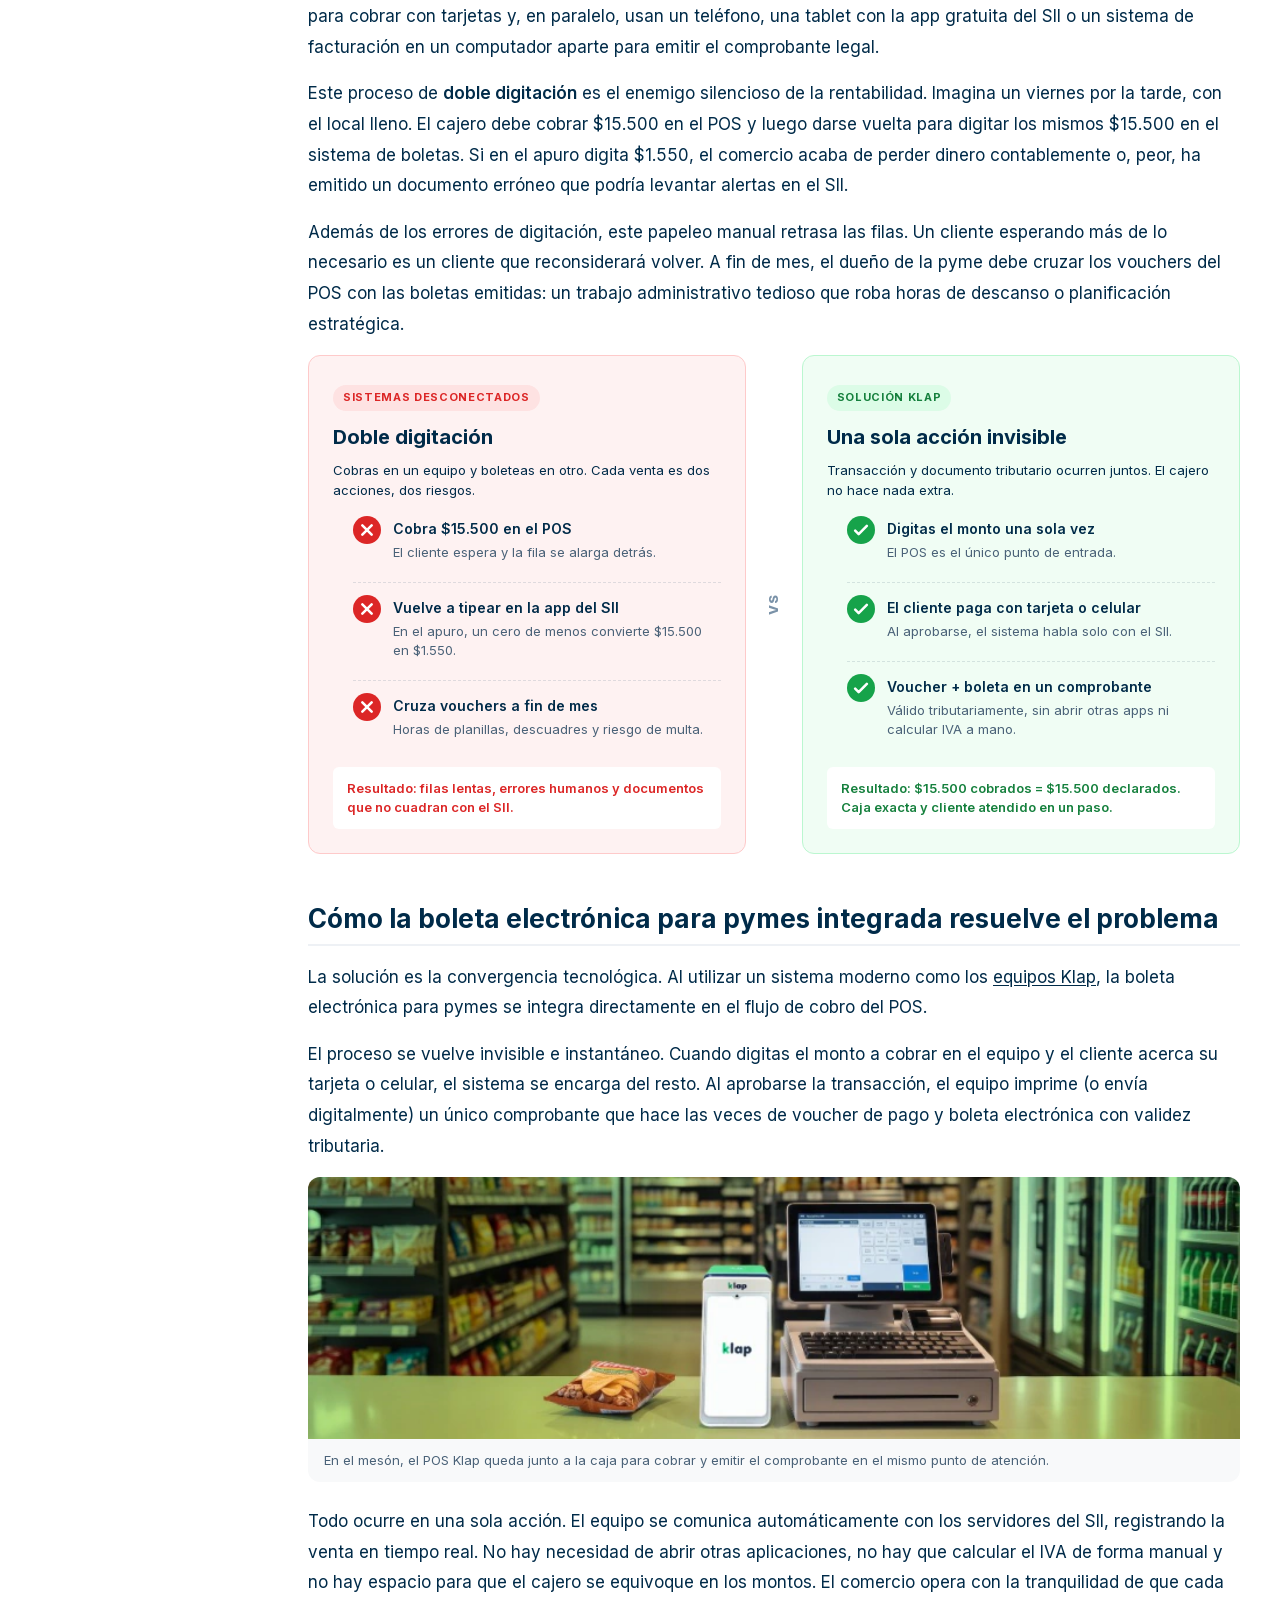
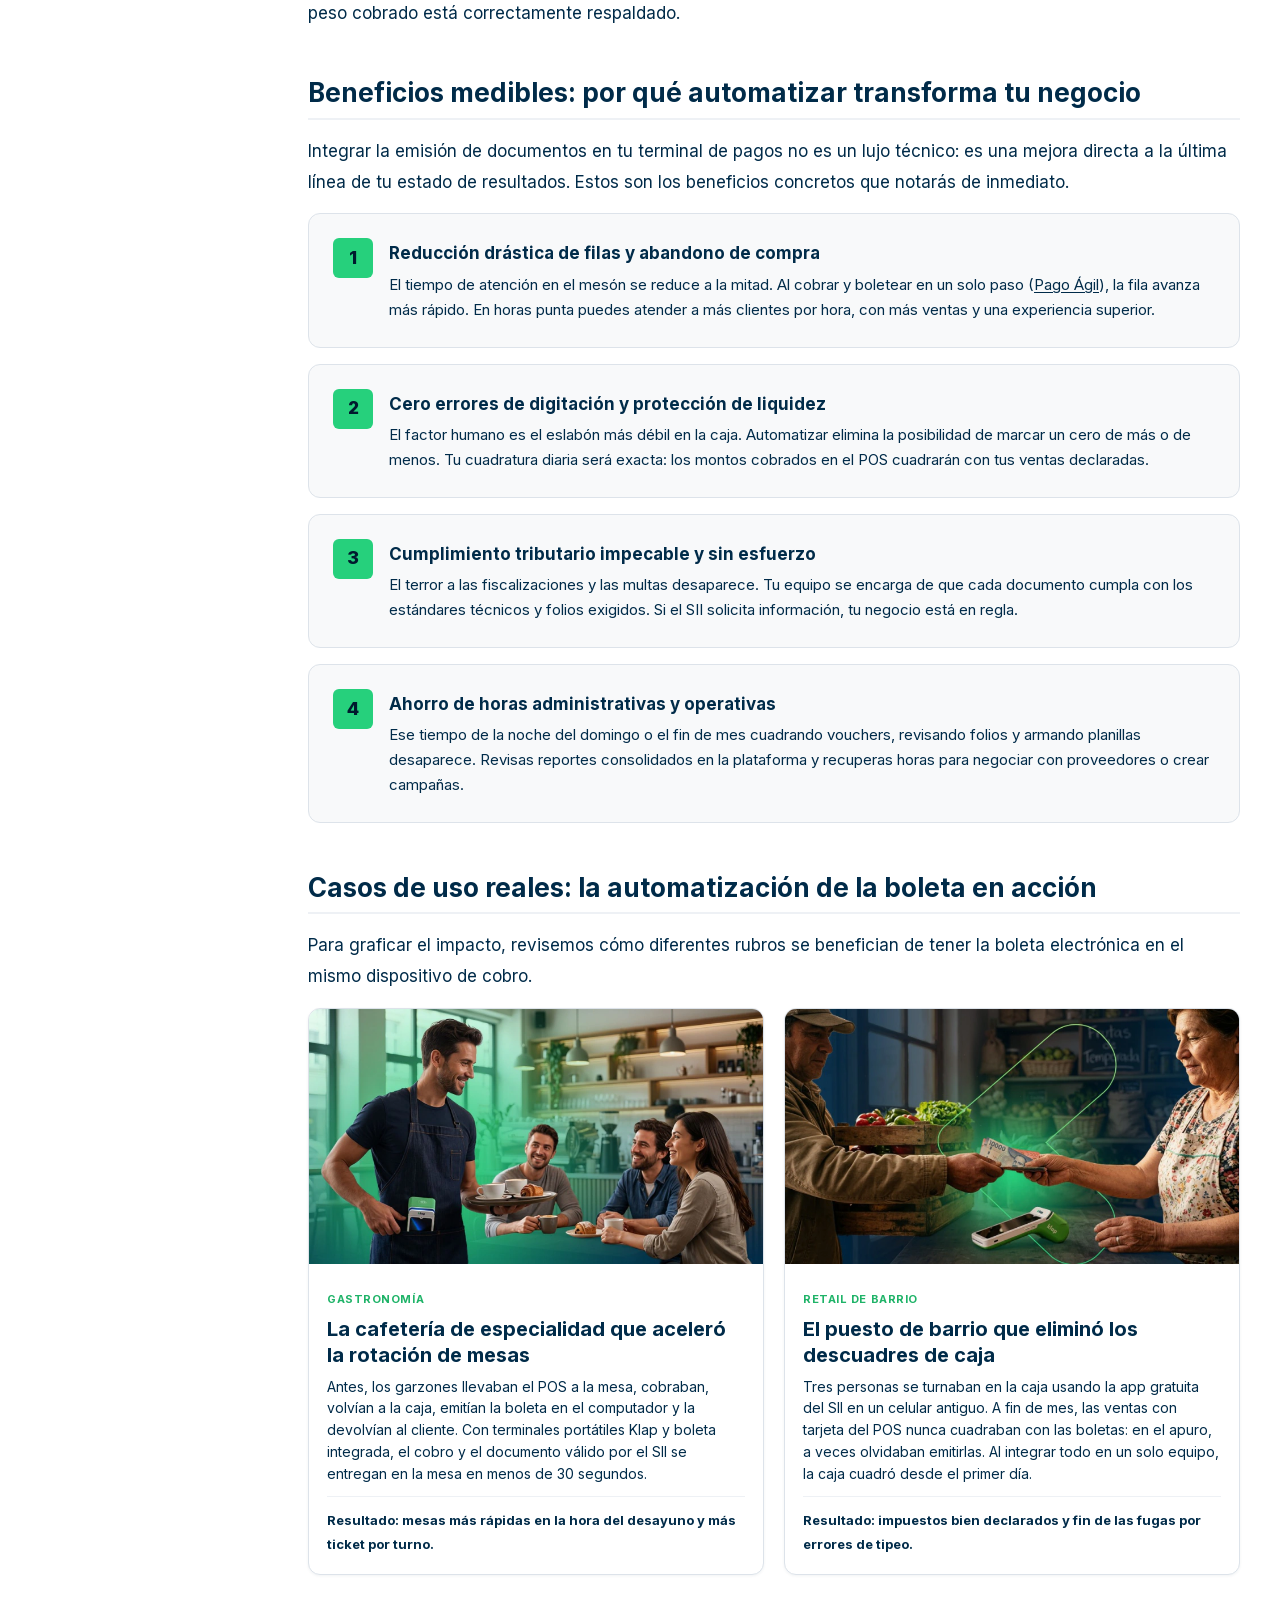
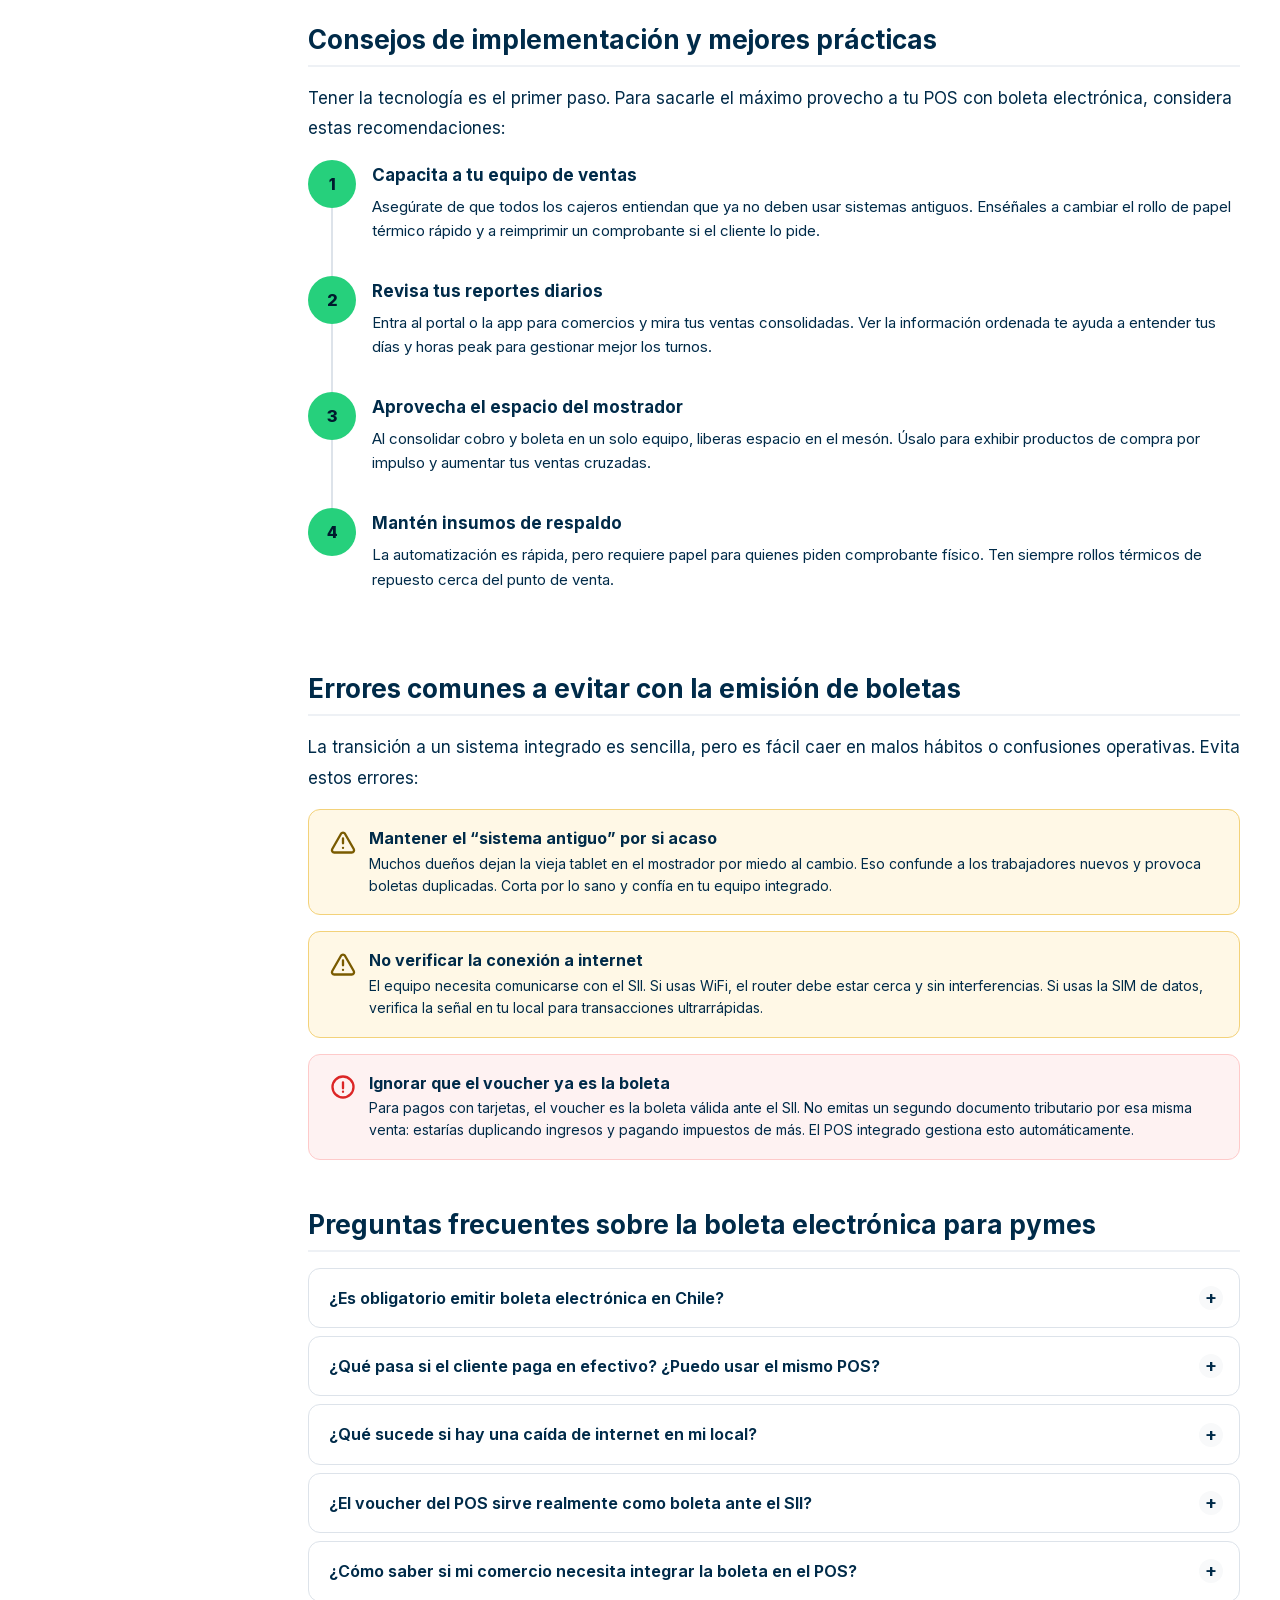
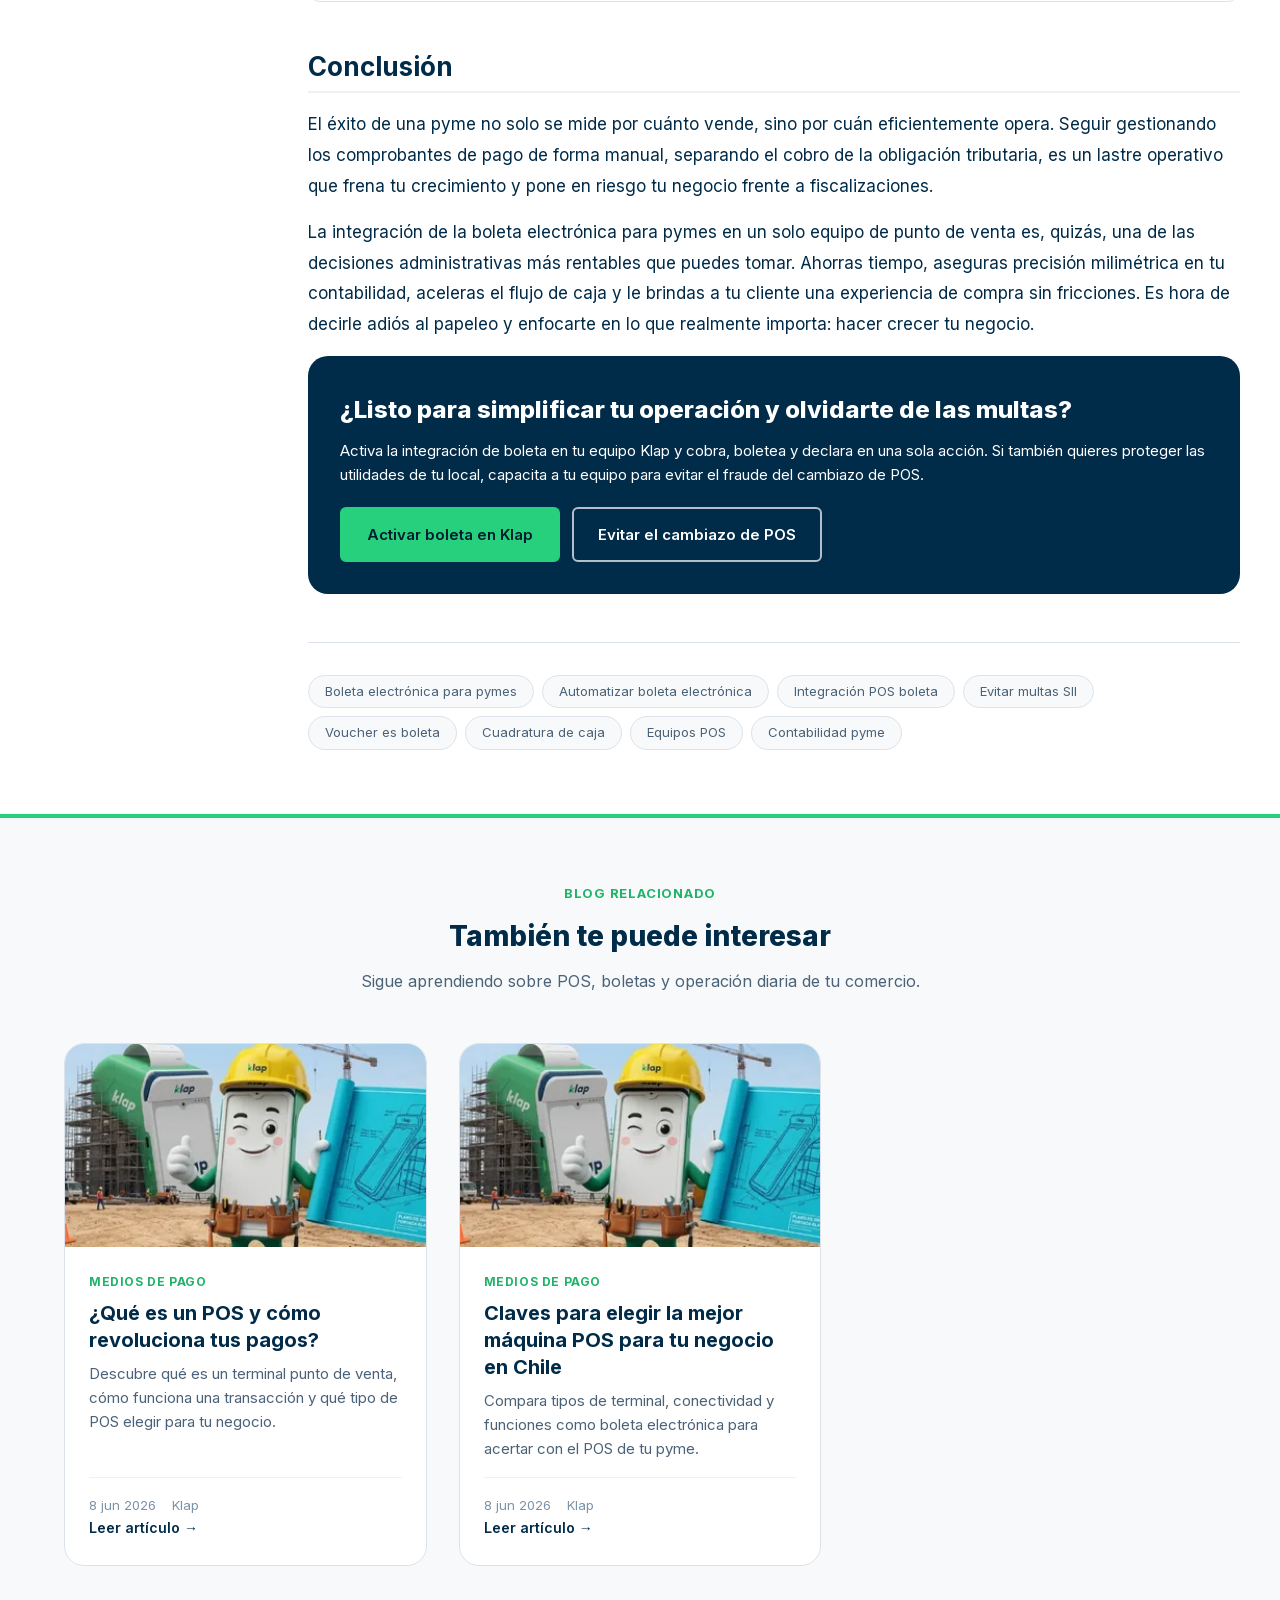
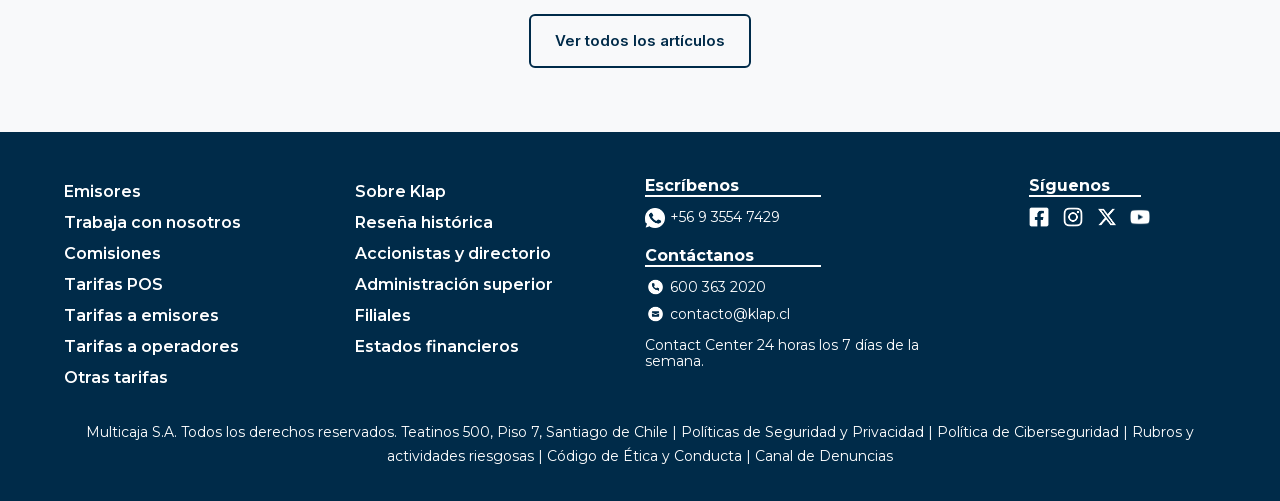
==== commit 974380b3: "Actualizar imágenes de portada y ajustar metadatos en múltiples entradas del blog y en el archivo in" ====
--- a/posts/boleta-electronica-pymes-automatizar-pos-sii.html
+++ b/posts/boleta-electronica-pymes-automatizar-pos-sii.html
@@ -13,7 +13,7 @@
   <meta property="og:title" content="Boleta electrónica para pymes: Automatiza tu POS y evita multas">
   <meta property="og:description" content="Descubre cómo integrar la boleta electrónica para pymes en tu POS. Ahorra horas de gestión, elimina errores de tipeo y cumple con el SII automáticamente.">
   <meta property="og:url" content="https://www.klap.cl/blog-klap/-/blogs/boleta-electronica-pymes-automatizar-pos-sii">
-  <meta property="og:image" content="assets/images/posts/boleta-electronica-pymes-automatizar-pos-sii-1200.webp">
+  <meta property="og:image" content="assets/images/posts/boleta-electronica-pymes-automatizar-pos-sii-1200.webp?v=2">
   <meta property="og:locale" content="es_CL">
   <meta property="article:published_time" content="2026-09-14">
   <meta property="article:author" content="Klap">
@@ -21,7 +21,7 @@
   <meta name="twitter:card" content="summary_large_image">
   <meta name="twitter:title" content="Boleta electrónica para pymes: Automatiza tu POS y evita multas">
   <meta name="twitter:description" content="Integra la boleta electrónica en tu POS, elimina el doble tipeo y cumple con el SII en cada venta.">
-  <meta name="twitter:image" content="assets/images/posts/boleta-electronica-pymes-automatizar-pos-sii-1200.webp">
+  <meta name="twitter:image" content="assets/images/posts/boleta-electronica-pymes-automatizar-pos-sii-1200.webp?v=2">
 
   <link rel="stylesheet" href="../css/base.css?v=31">
   <link rel="stylesheet" href="../css/mobile.css?v=31" media="(max-width: 767px)">
@@ -33,7 +33,7 @@
     "@type": "Article",
     "headline": "Boleta electrónica para pymes: Automatiza tu negocio, despídete del papeleo y evita multas del SII",
     "description": "Descubre cómo integrar la boleta electrónica para pymes en tu POS. Ahorra horas de gestión, elimina errores de tipeo y cumple con el SII automáticamente.",
-    "image": "assets/images/posts/boleta-electronica-pymes-automatizar-pos-sii-1200.webp",
+    "image": "assets/images/posts/boleta-electronica-pymes-automatizar-pos-sii-1200.webp?v=2",
     "datePublished": "2026-09-14",
     "dateModified": "2026-09-14",
     "author": { "@type": "Organization", "name": "Klap", "url": "https://www.klap.cl" },
@@ -123,7 +123,7 @@
     <header class="article-hero">
       <div class="article-hero__image" aria-hidden="true">
         <picture>
-            <source media="(min-width: 768px)" type="image/webp" srcset="../assets/images/posts/boleta-electronica-pymes-automatizar-pos-sii-1600.webp">
+            <source media="(min-width: 768px)" type="image/webp" srcset="../assets/images/posts/boleta-electronica-pymes-automatizar-pos-sii-1920.webp?v=2">
             <img src="[data-uri]" alt="" width="1920" height="1080" decoding="async">
           </picture>
       </div>
@@ -148,7 +148,7 @@
 
     <div class="article-featured-image">
       <picture>
-      <source media="(max-width: 767px)" type="image/webp" srcset="../assets/images/posts/boleta-electronica-pymes-automatizar-pos-sii-800.webp">
+      <source media="(max-width: 767px)" type="image/webp" srcset="../assets/images/posts/boleta-electronica-pymes-automatizar-pos-sii-1200.webp?v=2">
       <img src="[data-uri]" alt="Comerciante entregando boleta electrónica para pymes integrada en voucher de pago POS Klap" width="1920" height="1080" fetchpriority="high" decoding="async">
     </picture>
     </div>
@@ -327,7 +327,7 @@
           <p>El proceso se vuelve invisible e instantáneo. Cuando digitas el monto a cobrar en el equipo y el cliente acerca su tarjeta o celular, el sistema se encarga del resto. Al aprobarse la transacción, el equipo imprime (o envía digitalmente) un único comprobante que hace las veces de voucher de pago y boleta electrónica con validez tributaria.</p>
 
           <figure class="prose-figure prose-figure--banner">
-            <img src="../assets/images/posts/boleta-meson-minimarket-800.webp" srcset="../assets/images/posts/boleta-meson-minimarket-800.webp 800w, ../assets/images/posts/boleta-meson-minimarket-1024.webp 1024w" sizes="(max-width: 767px) calc(100vw - 48px), 760px" alt="Mesón de minimarket con un POS Klap junto a la caja registradora" width="1024" height="288" loading="lazy" decoding="async">
+            <img src="../assets/images/posts/boleta-meson-minimarket-1024.webp?v=2" srcset="../assets/images/posts/boleta-meson-minimarket-800.webp?v=2 800w, ../assets/images/posts/boleta-meson-minimarket-1024.webp?v=2 1024w" sizes="(max-width: 767px) calc(100vw - 48px), 760px" alt="Mesón de minimarket con un POS Klap junto a la caja registradora" width="1024" height="288" loading="lazy" decoding="async">
             <figcaption>En el mesón, el POS Klap queda junto a la caja para cobrar y emitir el comprobante en el mismo punto de atención.</figcaption>
           </figure>
 
@@ -377,7 +377,7 @@
           <div class="case-cards">
             <article class="case-card">
               <div class="case-card__media">
-                <img src="../assets/images/posts/boleta-cafeteria-pos-800.webp" srcset="../assets/images/posts/boleta-cafeteria-pos-800.webp 800w, ../assets/images/posts/boleta-cafeteria-pos-1024.webp 1024w" sizes="(max-width: 767px) calc(100vw - 48px), 360px" alt="Garzón de cafetería con un POS Klap portátil, listo para cobrar en la mesa" width="1024" height="576" loading="lazy" decoding="async">
+                <img src="../assets/images/posts/boleta-cafeteria-pos-1024.webp?v=2" srcset="../assets/images/posts/boleta-cafeteria-pos-800.webp?v=2 800w, ../assets/images/posts/boleta-cafeteria-pos-1024.webp?v=2 1024w" sizes="(max-width: 767px) calc(100vw - 48px), 480px" alt="Garzón de cafetería con un POS Klap portátil, listo para cobrar en la mesa" width="1024" height="576" loading="lazy" decoding="async">
               </div>
               <div class="case-card__body">
                 <span class="case-card__label">Gastronomía</span>
@@ -388,7 +388,7 @@
             </article>
             <article class="case-card">
               <div class="case-card__media">
-                <img src="../assets/images/posts/boleta-feria-efectivo-800.webp" srcset="../assets/images/posts/boleta-feria-efectivo-800.webp 800w, ../assets/images/posts/boleta-feria-efectivo-1024.webp 1024w" sizes="(max-width: 767px) calc(100vw - 48px), 360px" alt="Pago en efectivo en un puesto de frutas, con un POS Klap en el mesón" width="1024" height="576" loading="lazy" decoding="async">
+                <img src="../assets/images/posts/boleta-feria-efectivo-1024.webp?v=2" srcset="../assets/images/posts/boleta-feria-efectivo-800.webp?v=2 800w, ../assets/images/posts/boleta-feria-efectivo-1024.webp?v=2 1024w" sizes="(max-width: 767px) calc(100vw - 48px), 480px" alt="Pago en efectivo en un puesto de frutas, con un POS Klap en el mesón" width="1024" height="576" loading="lazy" decoding="async">
               </div>
               <div class="case-card__body">
                 <span class="case-card__label">Retail de barrio</span>
